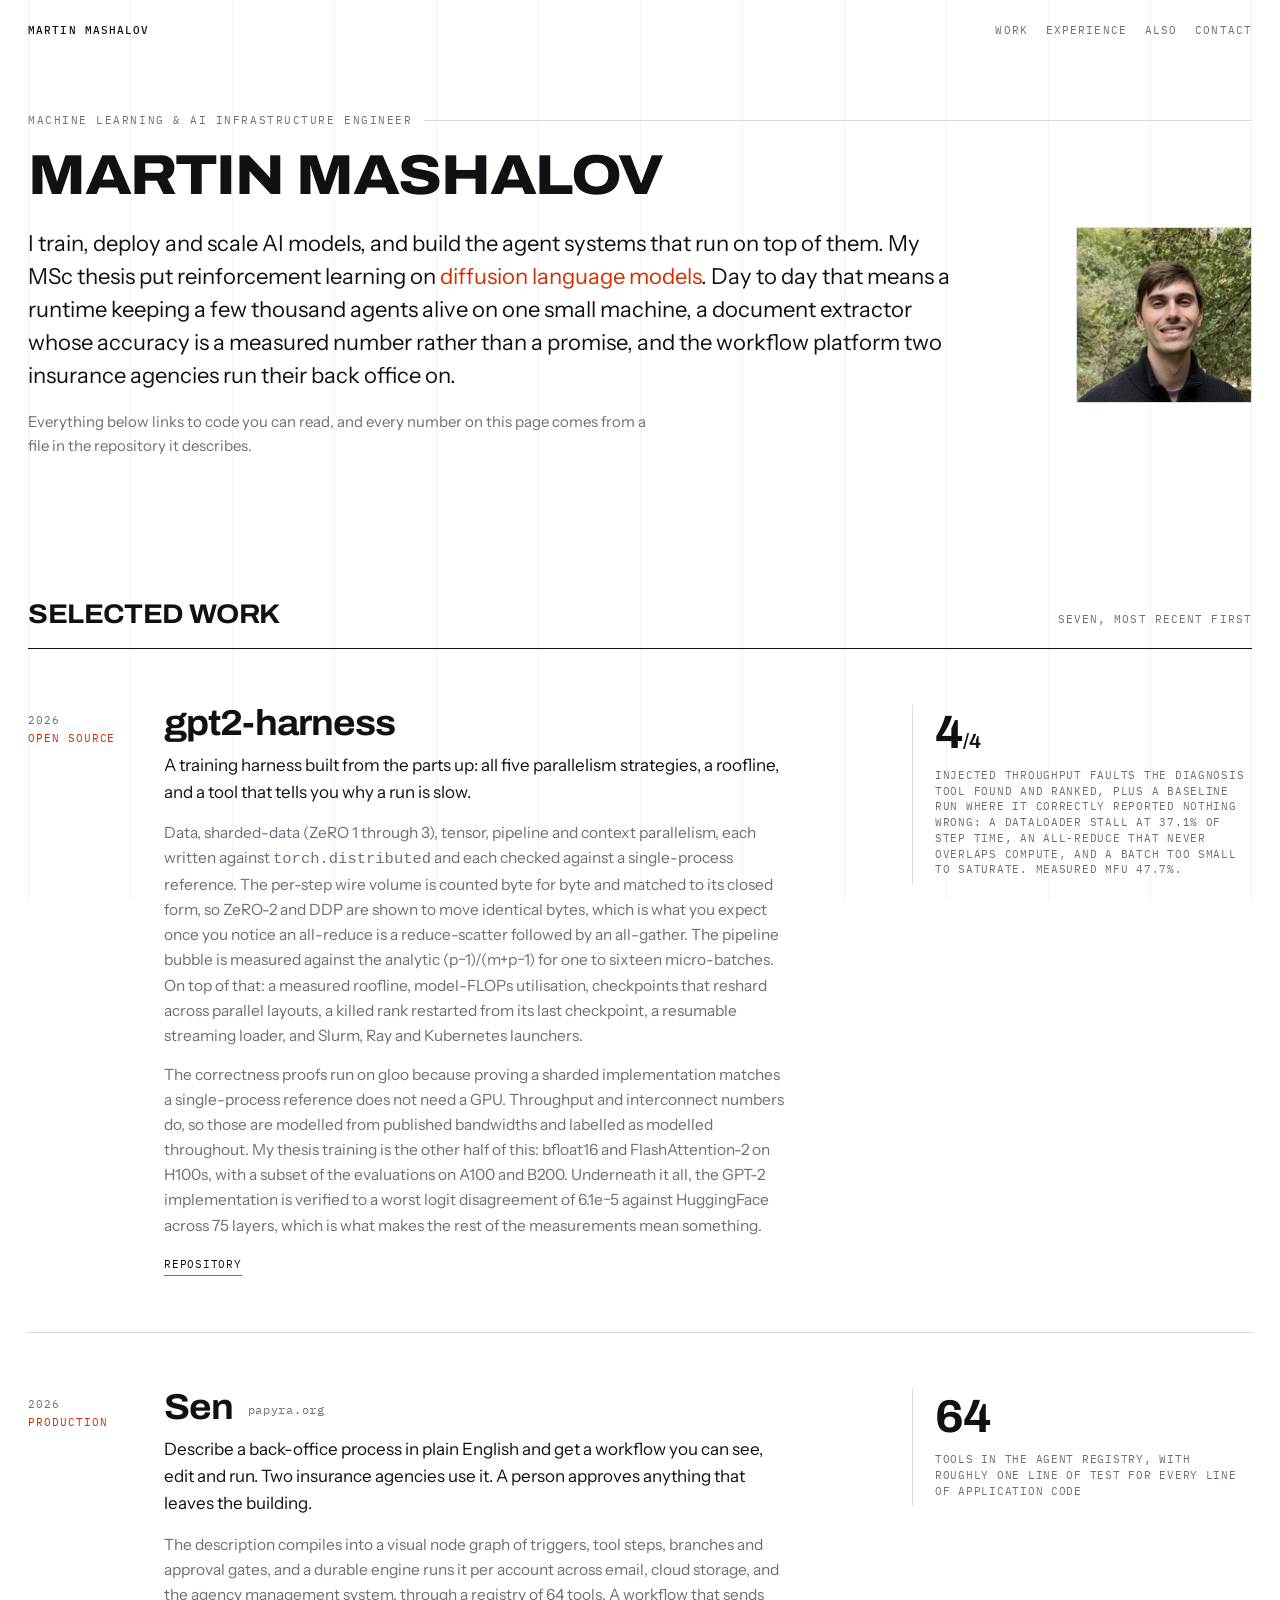
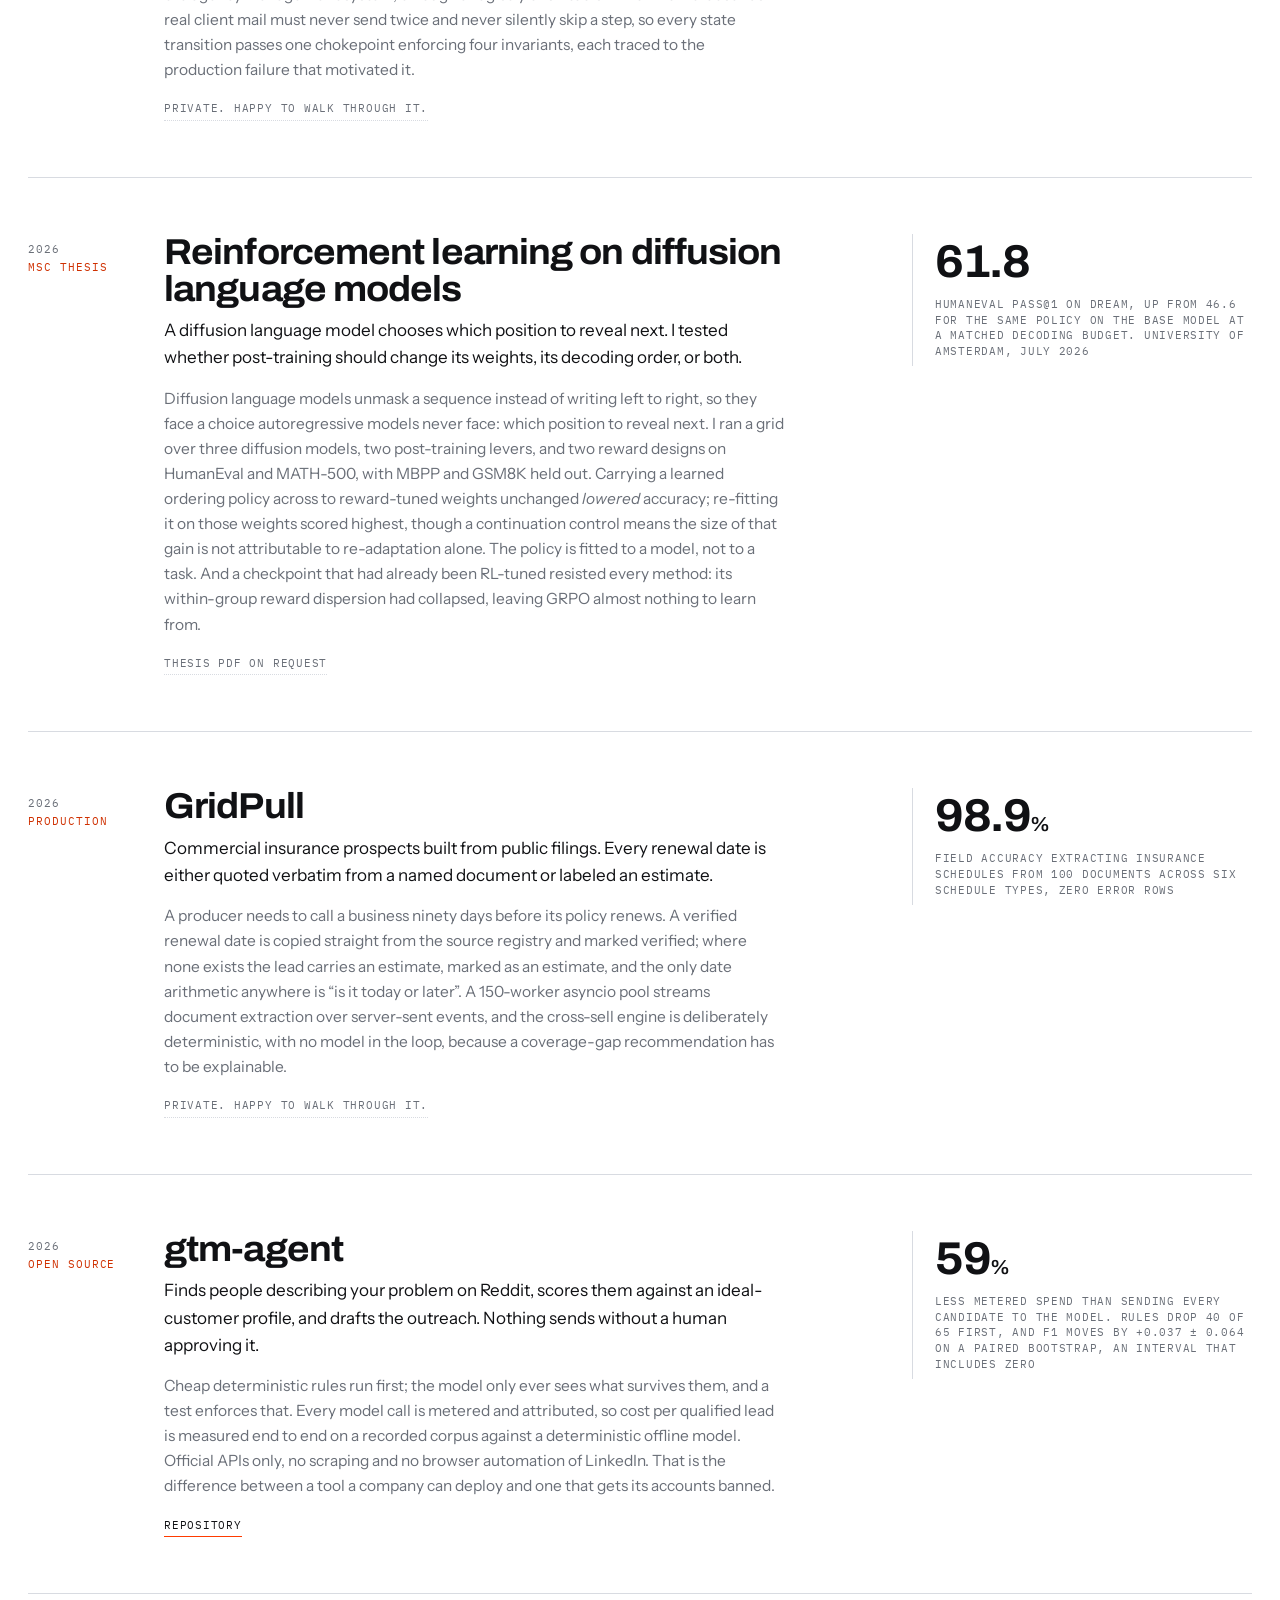
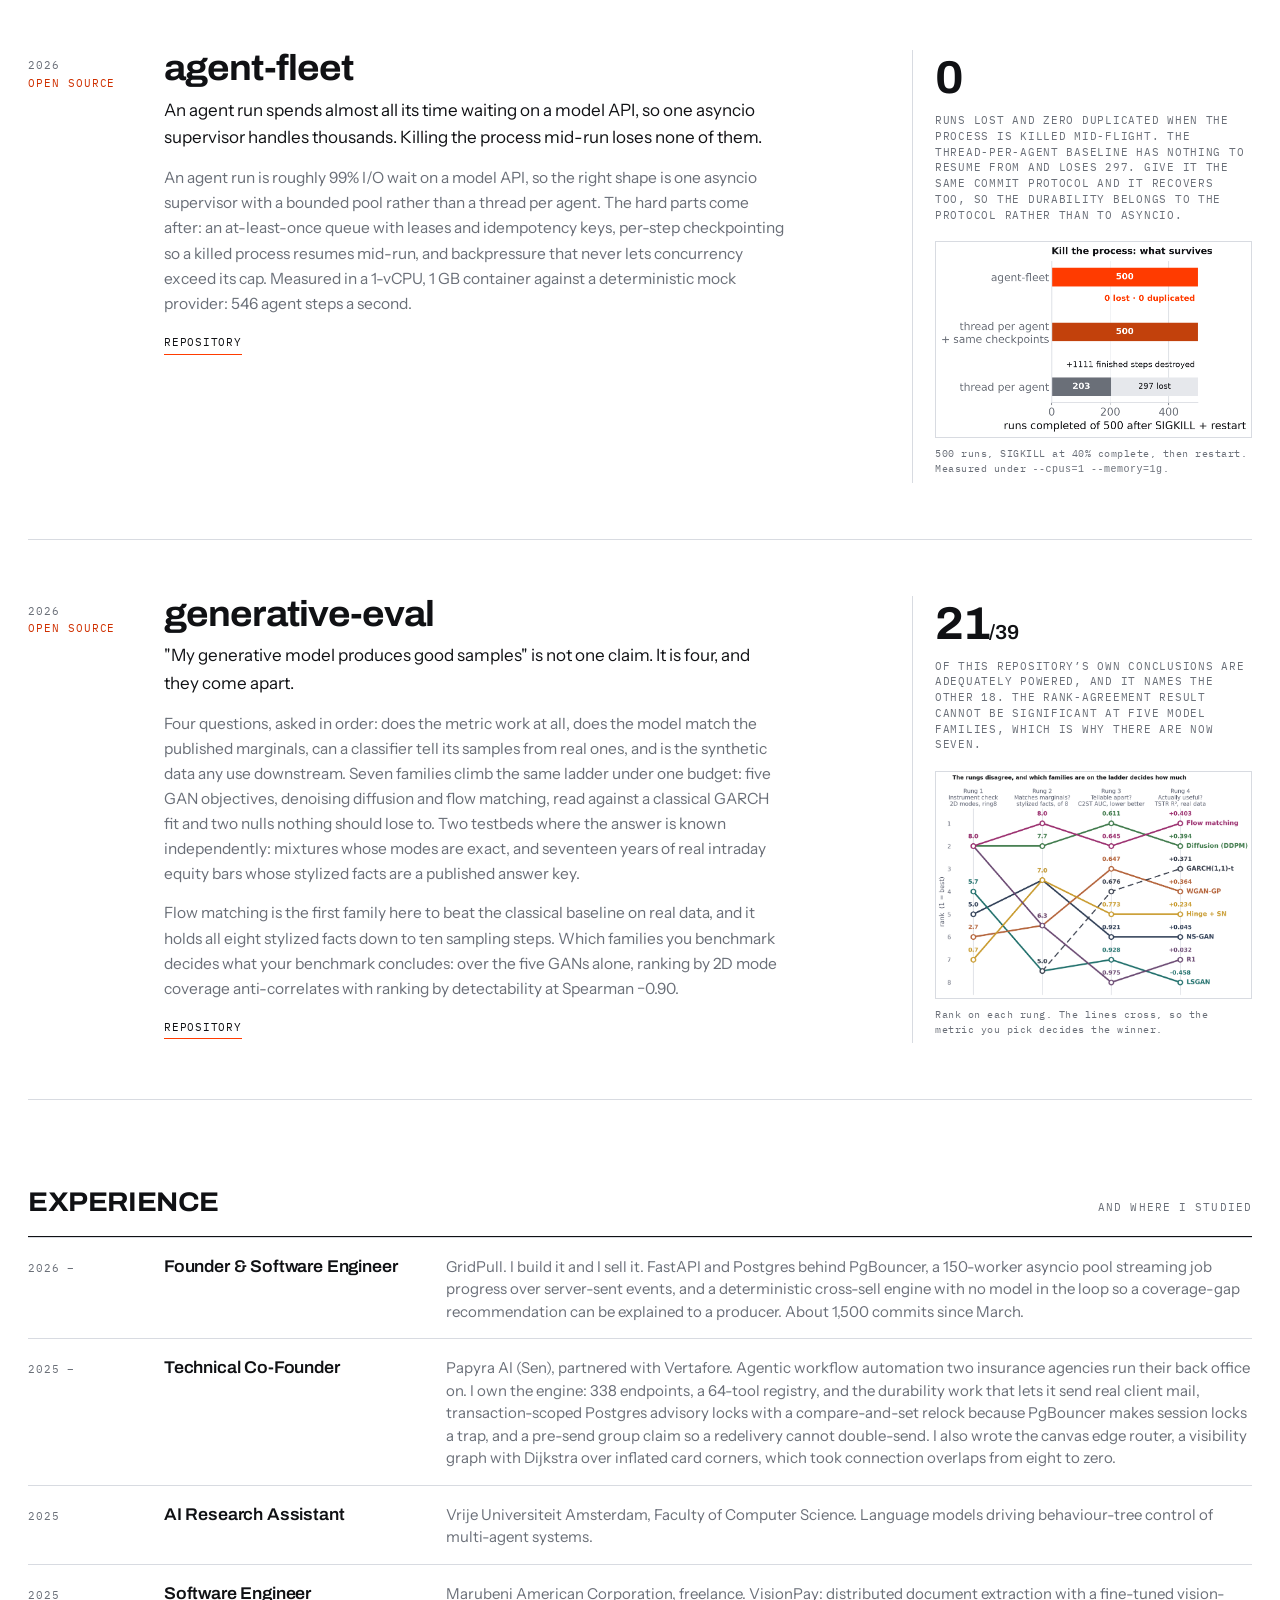
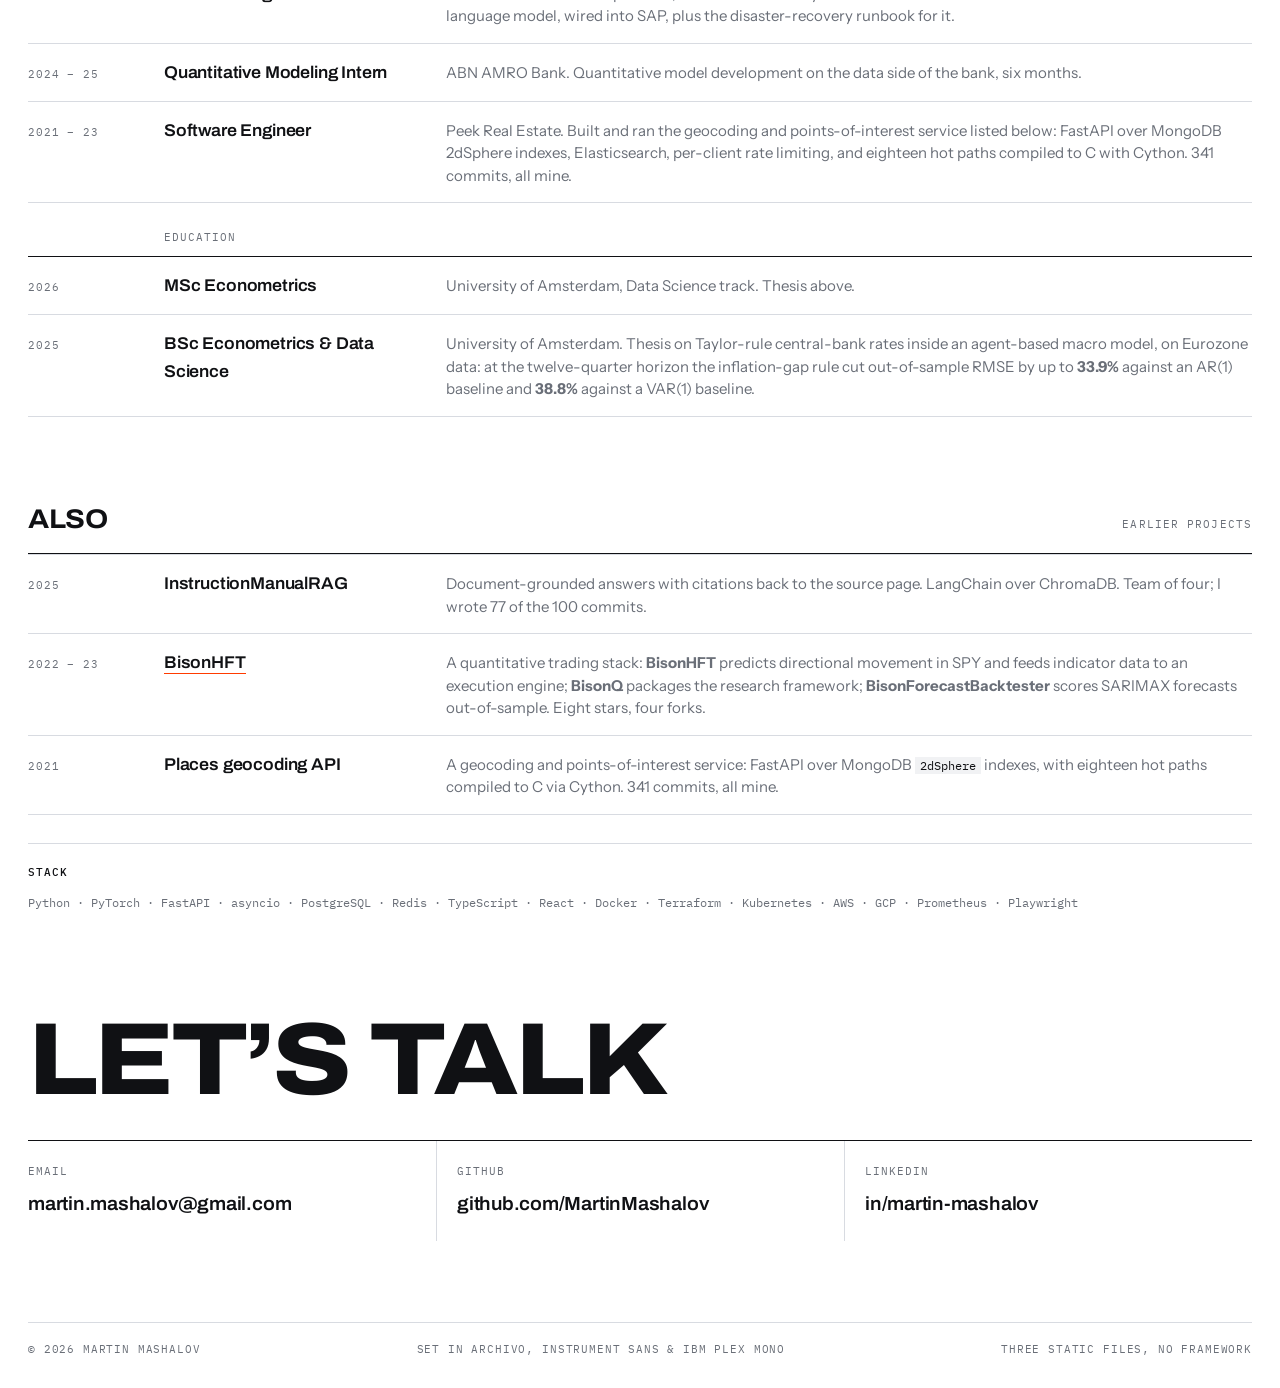
==== index.html @ 8e5bf49e "Put gpt2-harness first It is the most on-target artifact for the research-engineer and infrastructur" ====
<!doctype html>
<html lang="en">
<head>
<meta charset="utf-8">
<meta name="viewport" content="width=device-width, initial-scale=1">
<title>Martin Mashalov — machine learning engineer</title>
<meta name="description" content="Machine learning engineer: reinforcement learning for diffusion language models, agent infrastructure, and production AI systems that stay up.">
<meta name="author" content="Martin Mashalov">
<meta property="og:title" content="Martin Mashalov — machine learning engineer">
<meta property="og:description" content="Machine learning engineer: reinforcement learning for diffusion language models, agent infrastructure, and production AI systems that stay up.">
<meta property="og:type" content="website">
<!-- Absolute URLs, required by link-preview scrapers. Change these if the domain changes. -->
<meta property="og:url" content="https://martinmashalov.github.io/">
<meta property="og:image" content="https://martinmashalov.github.io/assets/og.png">
<meta property="og:image:width" content="1200">
<meta property="og:image:height" content="630">
<meta name="twitter:card" content="summary_large_image">
<meta name="twitter:title" content="Martin Mashalov — machine learning engineer">
<meta name="twitter:description" content="Machine learning engineer: reinforcement learning for diffusion language models, agent infrastructure, and production AI systems that stay up.">
<meta name="twitter:image" content="https://martinmashalov.github.io/assets/og.png">
<link rel="canonical" href="https://martinmashalov.github.io/">
<link rel="icon" href="data:image/svg+xml,<svg xmlns='http://www.w3.org/2000/svg' viewBox='0 0 32 32'><rect width='32' height='32' fill='%23101114'/><rect x='6' y='7' width='7' height='18' fill='%23FF3B00'/><rect x='19' y='7' width='7' height='18' fill='%23fff'/></svg>">
<link rel="preconnect" href="https://fonts.googleapis.com">
<link rel="preconnect" href="https://fonts.gstatic.com" crossorigin>
<link href="https://fonts.googleapis.com/css2?family=Archivo:wdth,wght@62..125,400..900&family=IBM+Plex+Mono:wght@400;500&family=Instrument+Sans:wght@400..700&display=swap" rel="stylesheet">
<link rel="stylesheet" href="styles.css">
<script type="application/ld+json">
{
  "@context": "https://schema.org",
  "@type": "Person",
  "name": "Martin Mashalov",
  "url": "https://martinmashalov.github.io/",
  "jobTitle": "Machine Learning Engineer",
  "email": "martin.mashalov@gmail.com",
  "sameAs": [
    "https://github.com/MartinMashalov",
    "https://www.linkedin.com/in/martin-mashalov/"
  ],
  "alumniOf": {
    "@type": "CollegeOrUniversity",
    "name": "University of Amsterdam"
  },
  "image": "https://martinmashalov.github.io/assets/portrait@2x.jpg",
  "knowsAbout": [
    "Machine learning",
    "Model training and deployment",
    "Reinforcement learning",
    "Diffusion language models",
    "AI agent infrastructure",
    "PyTorch",
    "Distributed systems",
    "MLOps"
  ]
}
</script>
</head>
<body>

<div class="gridlines" aria-hidden="true"><i></i><i></i><i></i><i></i><i></i><i></i><i></i><i></i><i></i><i></i><i></i><i></i></div>

<nav class="rail" aria-label="Sections">
  <a href="#work">work</a>
  <a href="#experience">experience</a>
  <a href="#also">also</a>
  <a href="#contact">contact</a>
</nav>

<div class="shell">

  <header class="masthead">
    <b>Martin Mashalov</b>
    <nav aria-label="Primary">
      <a href="#work">Work</a>
      <a href="#experience">Experience</a>
      <a href="#also">Also</a>
      <a href="#contact">Contact</a>
    </nav>
  </header>

  <!-- ===================== HERO ===================== -->
  <section class="hero">
    <p class="eyebrow">Machine learning &amp; AI infrastructure engineer</p>

    <h1>Martin Mashalov</h1>

    <div class="hero-lower">
      <div class="hero-text">
        <p class="lede">
          I train, deploy and scale AI models, and build the agent systems that run on top of them.
          My MSc thesis put reinforcement learning on <em>diffusion language models</em>. Day to day
          that means a runtime keeping a few thousand agents alive on one small machine, a document
          extractor whose accuracy is a measured number rather than a promise, and the workflow
          platform two insurance agencies run their back office on.
        </p>
        <p class="hero-note">
          Everything below links to code you can read, and every number on this page comes from a
          file in the repository it describes.
        </p>
      </div>
      <figure class="portrait">
        <img src="assets/portrait.jpg" srcset="assets/portrait.jpg 1x, assets/portrait@2x.jpg 2x"
             width="280" height="280" alt="Martin Mashalov" loading="eager" decoding="async">
      </figure>
    </div>

  </section>

  <!-- ===================== WORK ===================== -->
  <section class="band" id="work">
    <div class="band-head">
      <h2>Selected work</h2>
      <span class="count">seven, most recent first</span>
    </div>

    <div class="work">

      <article class="entry rv">
        <div class="meta">2026<span class="status">open source</span></div>
        <div>
          <h3><a href="https://github.com/MartinMashalov/gpt2-harness">gpt2-harness</a></h3>
          <p class="hook">A training harness built from the parts up: all five parallelism strategies, a roofline, and a tool that tells you why a run is slow.</p>
          <p class="desc">
            Data, sharded-data (ZeRO 1 through 3), tensor, pipeline and context parallelism, each
            written against <code>torch.distributed</code> and each checked against a single-process
            reference. The per-step wire volume is counted byte for byte and matched to its closed
            form, so ZeRO-2 and DDP are shown to move identical bytes, which is what you expect once
            you notice an all-reduce is a reduce-scatter followed by an all-gather. The pipeline
            bubble is measured against the analytic (p&minus;1)/(m+p&minus;1) for one to sixteen
            micro-batches. On top of that: a measured roofline, model-FLOPs utilisation, checkpoints
            that reshard across parallel layouts, a killed rank restarted from its last checkpoint,
            a resumable streaming loader, and Slurm, Ray and Kubernetes launchers.
          </p>
          <p class="desc">
            The correctness proofs run on gloo because proving a sharded implementation matches a
            single-process reference does not need a GPU. Throughput and interconnect numbers do, so
            those are modelled from published bandwidths and labelled as modelled throughout. My
            thesis training is the other half of this: bfloat16 and FlashAttention-2 on H100s, with a
            subset of the evaluations on A100 and B200. Underneath it all, the GPT-2 implementation
            is verified to a worst logit disagreement of 6.1e&minus;5 against HuggingFace across 75
            layers, which is what makes the rest of the measurements mean something.
          </p>
          <div class="links">
            <a href="https://github.com/MartinMashalov/gpt2-harness">Repository</a>
          </div>
        </div>
        <div class="result">
          <span class="n">4<small>/4</small></span>
          <span class="k">injected throughput faults the diagnosis tool found and ranked, plus a baseline run where it correctly reported nothing wrong: a dataloader stall at 37.1% of step time, an all-reduce that never overlaps compute, and a batch too small to saturate. Measured MFU 47.7%.</span>
        </div>
      </article>

      <article class="entry rv" id="sen">
        <div class="meta">2026<span class="status">production</span></div>
        <div>
          <h3>Sen &nbsp;<span class="alias">papyra.org</span></h3>
          <p class="hook">Describe a back-office process in plain English and get a workflow you can see, edit and run. Two insurance agencies use it. A person approves anything that leaves the building.</p>
          <p class="desc">
            The description compiles into a visual node graph of triggers, tool steps, branches and approval gates, and a durable engine runs it per account across email, cloud storage,
            and the agency management system, through a registry of 64 tools. A workflow that sends real client mail must never send twice and never silently
            skip a step, so every state transition passes one chokepoint enforcing four invariants,
            each traced to the production failure that motivated it.
          </p>
          <div class="links"><span class="soon">Private. Happy to walk through it.</span></div>
        </div>
        <div class="result">
          <span class="n">64</span>
          <span class="k">tools in the agent registry, with roughly one line of test for every line of application code</span>
        </div>
      </article>

      <article class="entry rv" id="research">
        <div class="meta">2026<span class="status">MSc thesis</span></div>
        <div>
          <h3>Reinforcement learning on diffusion language models</h3>
          <p class="hook">A diffusion language model chooses which position to reveal next. I tested whether post-training should change its weights, its decoding order, or both.</p>
          <p class="desc">
            Diffusion language models unmask a sequence instead of writing left to right, so they
            face a choice autoregressive models never face: which position to reveal next. I ran a
            grid over three diffusion models, two post-training levers, and two reward designs on
            HumanEval and MATH-500, with MBPP and GSM8K held out. Carrying a learned ordering policy
            across to reward-tuned weights unchanged <em>lowered</em> accuracy; re-fitting it on those
            weights scored highest, though a continuation control means the size of that gain is not
            attributable to re-adaptation alone. The policy is fitted to a model, not to a task. And a
            checkpoint that had already been RL-tuned resisted every method: its within-group reward
            dispersion had collapsed, leaving GRPO almost nothing to learn from.
          </p>
          <div class="links"><span class="soon">Thesis PDF on request</span></div>
        </div>
        <div class="result">
          <span class="n">61.8</span>
          <span class="k">HumanEval pass@1 on Dream, up from 46.6 for the same policy on the base model at a matched decoding budget. University of Amsterdam, July 2026</span>
        </div>
      </article>

      <article class="entry rv" id="gridpull">
        <div class="meta">2026<span class="status">production</span></div>
        <div>
          <h3>GridPull</h3>
          <p class="hook">Commercial insurance prospects built from public filings. Every renewal date is either quoted verbatim from a named document or labeled an estimate.</p>
          <p class="desc">
            A producer needs to call a business ninety days before its policy renews. A verified
            renewal date is copied straight from the source registry and marked verified; where none
            exists the lead carries an estimate, marked as an estimate, and the only date arithmetic
            anywhere is &ldquo;is it today or later&rdquo;. A 150-worker asyncio pool streams document
            extraction over server-sent events, and the cross-sell engine is deliberately
            deterministic, with no model in the loop, because a coverage-gap recommendation has to be
            explainable.
          </p>
          <div class="links"><span class="soon">Private. Happy to walk through it.</span></div>
        </div>
        <div class="result">
          <span class="n">98.9<small>%</small></span>
          <span class="k">field accuracy extracting insurance schedules from 100 documents across six schedule types, zero error rows</span>
        </div>
      </article>

      <article class="entry rv">
        <div class="meta">2026<span class="status">open source</span></div>
        <div>
          <h3><a href="https://github.com/MartinMashalov/gtm-agent">gtm-agent</a></h3>
          <p class="hook">Finds people describing your problem on Reddit, scores them against an ideal-customer profile, and drafts the outreach. Nothing sends without a human approving it.</p>
          <p class="desc">
            Cheap deterministic rules run first; the model only ever sees what survives them, and a
            test enforces that. Every model call is metered and attributed, so cost per qualified lead
            is measured end to end on a recorded corpus
            against a deterministic offline model. Official APIs only, no scraping and no browser
            automation of LinkedIn. That is the difference between a tool a company can deploy and
            one that gets its accounts banned.
          </p>
          <div class="links"><a href="https://github.com/MartinMashalov/gtm-agent">Repository</a></div>
        </div>
        <div class="result">
          <span class="n">59<small>%</small></span>
          <span class="k">less metered spend than sending every candidate to the model. Rules drop 40 of 65 first, and F1 moves by +0.037 &plusmn; 0.064 on a paired bootstrap, an interval that includes zero</span>
        </div>
      </article>

      <article class="entry rv">
        <div class="meta">2026<span class="status">open source</span></div>
        <div>
          <h3><a href="https://github.com/MartinMashalov/agent-fleet">agent-fleet</a></h3>
          <p class="hook">An agent run spends almost all its time waiting on a model API, so one asyncio supervisor handles thousands. Killing the process mid-run loses none of them.</p>
          <p class="desc">
            An agent run is roughly 99% I/O wait on a model API, so the right shape is one asyncio
            supervisor with a bounded pool rather than a thread per agent. The hard parts come after:
            an at-least-once queue with leases and idempotency keys, per-step checkpointing so a
            killed process resumes mid-run, and backpressure that never lets concurrency exceed its
            cap. Measured in a 1-vCPU, 1&nbsp;GB container against a deterministic mock provider: 546 agent steps a second.
          </p>
          <div class="links">
            <a href="https://github.com/MartinMashalov/agent-fleet">Repository</a>
          </div>
        </div>
        <div class="result">
          <span class="n">0</span>
          <span class="k">runs lost and zero duplicated when the process is killed mid-flight. The thread-per-agent baseline has nothing to resume from and loses 297. Give it the same commit protocol and it recovers too, so the durability belongs to the protocol rather than to asyncio.</span>
          <figure>
            <img src="assets/agent-fleet-bench.png" alt="Bar chart: agent-fleet completes 500 of 500 runs after SIGKILL and restart; the thread-per-agent baseline completes 203 and loses 297." loading="lazy">
            <figcaption>500 runs, SIGKILL at 40% complete, then restart. Measured under <code>--cpus=1 --memory=1g</code>.</figcaption>
          </figure>
        </div>
      </article>

      <article class="entry rv">
        <div class="meta">2026<span class="status">open source</span></div>
        <div>
          <h3><a href="https://github.com/MartinMashalov/generative-eval">generative-eval</a></h3>
          <p class="hook">"My generative model produces good samples" is not one claim. It is four, and they come apart.</p>
          <p class="desc">
            Four questions, asked in order: does the metric work at all, does the model match the
            published marginals, can a classifier tell its samples from real ones, and is the
            synthetic data any use downstream. Seven families climb the same ladder under one budget:
            five GAN objectives, denoising diffusion and flow matching, read against a classical GARCH
            fit and two nulls nothing should lose to. Two testbeds where the answer is known
            independently: mixtures whose modes are exact, and seventeen years of real intraday
            equity bars whose stylized facts are a published answer key.
          </p>
          <p class="desc">
            Flow matching is the first family here to beat the classical baseline on real data, and it
            holds all eight stylized facts down to ten sampling steps. Which families you benchmark
            decides what your benchmark concludes: over the five GANs alone, ranking by 2D mode
            coverage anti-correlates with ranking by detectability at Spearman &minus;0.90.
          </p>
          <div class="links">
            <a href="https://github.com/MartinMashalov/generative-eval">Repository</a>
          </div>
        </div>
        <div class="result">
          <span class="n">21<small>/39</small></span>
          <span class="k">of this repository&rsquo;s own conclusions are adequately powered, and it names the other 18. The rank-agreement result cannot be significant at five model families, which is why there are now seven.</span>
          <figure>
            <img src="assets/generative-eval-ladder.png" alt="Rank of seven model families across four evaluation rungs, with the lines crossing" loading="lazy">
            <figcaption>Rank on each rung. The lines cross, so the metric you pick decides the winner.</figcaption>
          </figure>
        </div>
      </article>

    </div>
  </section>

  <!-- ===================== EXPERIENCE ===================== -->
  <section class="band" id="experience">
    <div class="band-head">
      <h2>Experience</h2>
      <span class="count">and where I studied</span>
    </div>
    <div class="list">
      <div class="row rv"><span class="yr">2026 &ndash;</span><span class="nm">Founder &amp; Software Engineer</span><span class="ds">GridPull. I build it and I sell it. FastAPI and Postgres behind PgBouncer, a 150-worker asyncio pool streaming job progress over server-sent events, and a deterministic cross-sell engine with no model in the loop so a coverage-gap recommendation can be explained to a producer. About 1,500 commits since March.</span></div>
      <div class="row rv"><span class="yr">2025 &ndash;</span><span class="nm">Technical Co-Founder</span><span class="ds">Papyra AI (Sen), partnered with Vertafore. Agentic workflow automation two insurance agencies run their back office on. I own the engine: 338 endpoints, a 64-tool registry, and the durability work that lets it send real client mail, transaction-scoped Postgres advisory locks with a compare-and-set relock because PgBouncer makes session locks a trap, and a pre-send group claim so a redelivery cannot double-send. I also wrote the canvas edge router, a visibility graph with Dijkstra over inflated card corners, which took connection overlaps from eight to zero.</span></div>
      <div class="row rv"><span class="yr">2025</span><span class="nm">AI Research Assistant</span><span class="ds">Vrije Universiteit Amsterdam, Faculty of Computer Science. Language models driving behaviour-tree control of multi-agent systems.</span></div>
      <div class="row rv"><span class="yr">2025</span><span class="nm">Software Engineer</span><span class="ds">Marubeni American Corporation, freelance. VisionPay: distributed document extraction with a fine-tuned vision-language model, wired into SAP, plus the disaster-recovery runbook for it.</span></div>
      <div class="row rv"><span class="yr">2024 &ndash; 25</span><span class="nm">Quantitative Modeling Intern</span><span class="ds">ABN AMRO Bank. Quantitative model development on the data side of the bank, six months.</span></div>
      <div class="row rv"><span class="yr">2021 &ndash; 23</span><span class="nm">Software Engineer</span><span class="ds">Peek Real Estate. Built and ran the geocoding and points-of-interest service listed below: FastAPI over MongoDB 2dSphere indexes, Elasticsearch, per-client rate limiting, and eighteen hot paths compiled to C with Cython. 341 commits, all mine.</span></div>
      <div class="row divider rv"><span class="yr"></span><span class="nm">Education</span><span class="ds"></span></div>
      <div class="row rv"><span class="yr">2026</span><span class="nm">MSc Econometrics</span><span class="ds">University of Amsterdam, Data Science track. Thesis above.</span></div>
      <div class="row rv"><span class="yr">2025</span><span class="nm">BSc Econometrics &amp; Data Science</span><span class="ds">University of Amsterdam. Thesis on Taylor-rule central-bank rates inside an agent-based macro model, on Eurozone data: at the twelve-quarter horizon the inflation-gap rule cut out-of-sample RMSE by up to <strong>33.9%</strong> against an AR(1) baseline and <strong>38.8%</strong> against a VAR(1) baseline.</span></div>
    </div>
  </section>

  <!-- ===================== ALSO ===================== -->
  <section class="band" id="also">
    <div class="band-head">
      <h2>Also</h2>
      <span class="count">earlier projects</span>
    </div>
    <div class="list">
      <div class="row rv">
        <span class="yr">2025</span>
        <span class="nm">InstructionManualRAG</span>
        <span class="ds">Document-grounded answers with citations back to the source page. LangChain over ChromaDB. Team of four; I wrote 77 of the 100 commits.</span>
      </div>
      <div class="row rv">
        <span class="yr">2022 &ndash; 23</span>
        <span class="nm"><a href="https://github.com/MartinMashalov/BisonHFT">BisonHFT</a></span>
        <span class="ds">A quantitative trading stack: <strong>BisonHFT</strong> predicts directional movement in SPY and feeds indicator data to an execution engine; <strong>BisonQ</strong> packages the research framework; <strong>BisonForecastBacktester</strong> scores SARIMAX forecasts out-of-sample. Eight stars, four forks.</span>
      </div>
      <div class="row rv">
        <span class="yr">2021</span>
        <span class="nm">Places geocoding API</span>
        <span class="ds">A geocoding and points-of-interest service: FastAPI over MongoDB <code>2dSphere</code> indexes, with eighteen hot paths compiled to C via Cython. 341 commits, all mine.</span>
      </div>
    </div>
    <p class="stackline rv">
      <b>Stack</b>
      Python · PyTorch · FastAPI · asyncio · PostgreSQL · Redis · TypeScript · React ·
      Docker · Terraform · Kubernetes · AWS · GCP · Prometheus · Playwright
    </p>
  </section>

  <!-- ===================== CONTACT ===================== -->
  <section class="contact" id="contact">
    <h2>Let’s talk</h2>
    <div class="ways">
      <a href="mailto:martin.mashalov@gmail.com"><span class="k">Email</span><span class="v">martin.mashalov@gmail.com</span></a>
      <a href="https://github.com/MartinMashalov"><span class="k">GitHub</span><span class="v">github.com/MartinMashalov</span></a>
      <a href="https://www.linkedin.com/in/martin-mashalov/"><span class="k">LinkedIn</span><span class="v">in/martin-mashalov</span></a>
    </div>
    <div class="colophon">
      <span>© 2026 Martin Mashalov</span>
      <span>Set in Archivo, Instrument Sans &amp; IBM Plex Mono</span>
      <span>Three static files, no framework</span>
    </div>
  </section>

</div>

<script src="main.js"></script>
</body>
</html>
---- styles.css ----
/* ============================================================
   Martin Mashalov — personal site
   Direction: Dutch modernist construction grid (Crouwel / Total
   Design lineage, a nod to the Amsterdam MSc) + a masked-diffusion
   decode as the one signature moment.
   No build step. No framework. Ships as three static files.
   ============================================================ */

:root {
  /* --- ink & paper ------------------------------------------------ */
  --paper:      #FFFFFF;
  --wash:       #F1F2F4;   /* masked / unresolved state             */
  --wash-2:     #E8EAED;
  --ink:        #101114;
  --ink-soft:   #6A6F78;
  --grid:       #F2F3F5;   /* the construction grid, barely there   */
  --rule:       #D8DBE1;
  --accent:     #FF3B00;   /* signal colour: fills, rules, blocks   */
  --accent-text:#CF3000;   /* same signal, darkened for small text  */
  --accent-ink: #FFFFFF;

  /* --- type ------------------------------------------------------- */
  --display: "Archivo", "Helvetica Neue", Arial, sans-serif;
  --body:    "Instrument Sans", "Helvetica Neue", Arial, sans-serif;
  --mono:    "IBM Plex Mono", ui-monospace, SFMono-Regular, Menlo, monospace;

  /* --- metrics ---------------------------------------------------- */
  --maxw: 1240px;
  --gut: 28px;
  --rail: 104px;
}

@media (prefers-color-scheme: dark) {
  :root:not([data-theme="light"]) {
    --paper:    #0B0C0E;
    --wash:     #17191D;
    --wash-2:   #202329;
    --ink:      #F2F3F5;
    --ink-soft: #949AA4;
    --grid:     #16181C;
    --rule:     #2A2E35;
    --accent:   #FF4D19;
    --accent-text:#FF6A3D;
  }
}

*, *::before, *::after { box-sizing: border-box; }

html { -webkit-text-size-adjust: 100%; scroll-behavior: smooth; }
@media (prefers-reduced-motion: reduce) { html { scroll-behavior: auto; } }

body {
  margin: 0;
  background: var(--paper);
  color: var(--ink);
  font-family: var(--body);
  font-size: 17px;
  line-height: 1.6;
  font-weight: 400;
  -webkit-font-smoothing: antialiased;
  text-rendering: optimizeLegibility;
  overflow-x: hidden;
}

a { color: inherit; }

::selection { background: var(--accent); color: var(--accent-ink); }

:focus-visible {
  outline: 2px solid var(--accent);
  outline-offset: 3px;
}

/* ============================================================
   The construction grid — drawn, not implied.
   ============================================================ */
.gridlines {
  position: fixed;
  inset: 0 auto 0 50%;
  transform: translateX(-50%);
  width: min(100% - 2*var(--gut), var(--maxw));
  display: grid;
  grid-template-columns: repeat(12, 1fr);
  pointer-events: none;
  z-index: 0;
}
.gridlines i { border-left: 1px solid var(--grid); }
.gridlines i:last-child { border-right: 1px solid var(--grid); }

@media (max-width: 860px) {
  .gridlines { grid-template-columns: repeat(4, 1fr); }
}

/* ============================================================
   Shell
   ============================================================ */
.shell {
  position: relative;
  z-index: 1;
  width: min(100% - 2*var(--gut), var(--maxw));
  margin-inline: auto;
}

/* --- the left rail: section index + real scroll position --------- */
.rail {
  position: fixed;
  top: 0; bottom: 0;
  left: max(12px, calc(50vw - var(--maxw)/2 - 116px));
  width: 104px;
  display: flex;
  flex-direction: column;
  justify-content: center;
  gap: 14px;
  z-index: 5;
  font-family: var(--mono);
  font-size: 10px;
  letter-spacing: 0.08em;
  text-transform: uppercase;
}
.rail a {
  color: var(--ink-soft);
  text-decoration: none;
  display: flex;
  align-items: center;
  gap: 8px;
  line-height: 1;
  padding: 3px 0;
  transition: color .18s ease;
}
.rail a::before {
  content: "";
  width: 14px; height: 1px;
  background: var(--rule);
  transition: width .18s ease, background .18s ease;
}
.rail a:hover { color: var(--ink); }
.rail a[aria-current="true"] { color: var(--accent-text); }
.rail a[aria-current="true"]::before { width: 26px; background: var(--accent); }

/* The rail only appears when the margin can actually hold it without
   crowding the content column. Below this it would collide. */
@media (max-width: 1519px) { .rail { display: none; } }

/* ============================================================
   Masthead
   ============================================================ */
.masthead {
  display: flex;
  align-items: baseline;
  justify-content: space-between;
  gap: 20px;
  padding: 22px 0 0;
  font-family: var(--mono);
  font-size: 11px;
  letter-spacing: 0.1em;
  text-transform: uppercase;
  color: var(--ink-soft);
}
.masthead b { color: var(--ink); font-weight: 500; }
.masthead nav { display: flex; gap: 18px; }
.masthead nav a { text-decoration: none; }
.masthead nav a:hover { color: var(--accent-text); }
@media (max-width: 620px) { .masthead nav { display: none; } }

/* ============================================================
   Hero — the masked-diffusion decode
   ============================================================ */
.hero { padding: clamp(40px, 8vh, 84px) 0 clamp(36px, 6vh, 70px); }

.eyebrow {
  font-family: var(--mono);
  font-size: 11px;
  letter-spacing: 0.14em;
  text-transform: uppercase;
  color: var(--ink-soft);
  margin: 0 0 18px;
  display: flex;
  align-items: center;
  gap: 12px;
}
.eyebrow::after {
  content: "";
  flex: 1;
  height: 1px;
  background: var(--rule);
}

h1 {
  font-family: var(--display);
  font-weight: 800;
  font-stretch: 112%;
  font-size: clamp(30px, 4.4vw, 58px);
  line-height: 1.02;
  letter-spacing: -0.025em;
  margin: 0;
  text-transform: uppercase;
  overflow-wrap: anywhere;
}
/* One box per word. The decode splits the name into per-glyph inline-blocks,
   which the browser would otherwise break between ("MASHALO / V" at 390px). */



.lede {
  margin: 34px 0 0;
  max-width: 62ch;
  font-size: clamp(18px, 2.1vw, 22px);
  line-height: 1.5;
  color: var(--ink);
}
.lede em { font-style: normal; color: var(--accent-text); }

/* hero readout strip */
.readout {
  margin-top: clamp(30px, 4vh, 46px);
  border-top: 1px solid var(--rule);
  border-bottom: 1px solid var(--rule);
  display: grid;
  grid-template-columns: repeat(3, 1fr);
}
.readout div {
  padding: 20px 22px 20px 0;
  border-left: 1px solid var(--rule);
  padding-left: 22px;
}
.readout div:first-child { border-left: 0; padding-left: 0; }
.readout .n {
  font-family: var(--display);
  font-weight: 700;
  font-stretch: 108%;
  font-size: clamp(26px, 3.4vw, 40px);
  line-height: 1;
  letter-spacing: -0.02em;
  display: block;
  overflow-wrap: anywhere;
}
.readout .k {
  font-family: var(--mono);
  font-size: 10.5px;
  letter-spacing: 0.09em;
  text-transform: uppercase;
  color: var(--ink-soft);
  display: block;
  margin-top: 10px;
  line-height: 1.45;
}
@media (max-width: 720px) {
  .readout { grid-template-columns: 1fr; }
  .readout div { border-left: 0; padding-left: 0; border-top: 1px solid var(--rule); }
  .readout div:first-child { border-top: 0; }
}

/* ============================================================
   Sections
   ============================================================ */
.band { padding: clamp(56px, 9vh, 104px) 0 0; }

.band-head {
  display: flex;
  align-items: baseline;
  gap: 16px;
  border-bottom: 1px solid var(--ink);
  padding-bottom: 12px;
  margin-bottom: 0;
}
.band-head h2 {
  font-family: var(--display);
  font-weight: 700;
  font-stretch: 108%;
  font-size: clamp(20px, 2.4vw, 27px);
  letter-spacing: -0.015em;
  text-transform: uppercase;
  margin: 0;
}
.band-head .count {
  font-family: var(--mono);
  font-size: 11px;
  letter-spacing: 0.1em;
  color: var(--ink-soft);
  margin-left: auto;
  text-transform: uppercase;
}

/* ============================================================
   Work entries — each project is a measured record, not a card.
   ============================================================ */
.work { border-bottom: 1px solid var(--rule); }

.entry {
  display: grid;
  grid-template-columns: var(--rail) minmax(0, 1fr) minmax(0, 340px);
  gap: 0 32px;
  padding: 56px 0;
  border-top: 1px solid var(--rule);
  position: relative;
}
.work > .entry:first-child { border-top: 0; }

.entry .meta {
  font-family: var(--mono);
  font-size: 10.5px;
  letter-spacing: 0.09em;
  text-transform: uppercase;
  color: var(--ink-soft);
  line-height: 1.7;
  padding-top: 7px;
}
.entry .meta .status { color: var(--accent-text); display: block; }

.entry h3 {
  font-family: var(--display);
  font-weight: 700;
  font-stretch: 106%;
  font-size: clamp(24px, 3.1vw, 36px);
  line-height: 1.02;
  letter-spacing: -0.025em;
  margin: 0 0 4px;
}
.entry h3 a { text-decoration: none; }
.entry h3 a:hover { color: var(--accent-text); }

.entry .hook {
  font-size: 17px;
  color: var(--ink);
  margin: 10px 0 0;
  max-width: 56ch;
}
.entry .hook strong { font-weight: 600; }

.entry p.desc {
  margin: 14px 0 0;
  color: var(--ink-soft);
  font-size: 15.5px;
  line-height: 1.62;
  max-width: 62ch;
}

.chips {
  margin: 18px 0 0;
  display: flex;
  flex-wrap: wrap;
  gap: 6px;
}
.chips span {
  font-family: var(--mono);
  font-size: 10.5px;
  letter-spacing: 0.05em;
  color: var(--ink-soft);
  border: 1px solid var(--rule);
  padding: 3px 8px;
  white-space: nowrap;
}

.links {
  margin: 18px 0 0;
  display: flex;
  flex-wrap: wrap;
  gap: 18px;
  font-family: var(--mono);
  font-size: 11px;
  letter-spacing: 0.07em;
  text-transform: uppercase;
}
.links a {
  text-decoration: none;
  border-bottom: 1px solid var(--accent);
  padding-bottom: 2px;
  transition: background .15s ease, color .15s ease;
}
.links a:hover { background: var(--accent); color: var(--accent-ink); border-color: var(--accent); }
.links span.soon { color: var(--ink-soft); border-bottom: 1px dotted var(--rule); padding-bottom: 2px; }

/* the pulled-out measured result */
.result {
  border-left: 1px solid var(--rule);
  padding: 6px 0 6px 22px;
  align-self: start;
}
.result .n {
  font-family: var(--display);
  font-weight: 700;
  font-stretch: 104%;
  font-size: clamp(30px, 3.8vw, 46px);
  line-height: 0.98;
  letter-spacing: -0.03em;
  display: block;
  overflow-wrap: anywhere;
}
.result .n small { font-size: 0.44em; font-weight: 600; letter-spacing: 0; }
.result .k {
  font-family: var(--mono);
  font-size: 10.5px;
  letter-spacing: 0.07em;
  text-transform: uppercase;
  color: var(--ink-soft);
  display: block;
  margin-top: 12px;
  line-height: 1.5;
}
.result figure { margin: 18px 0 0; }
.result img {
  display: block;
  width: 100%;
  height: auto;
  border: 1px solid var(--rule);
  background: var(--wash);
}
.result figcaption {
  font-family: var(--mono);
  font-size: 10px;
  letter-spacing: 0.05em;
  color: var(--ink-soft);
  margin-top: 8px;
  line-height: 1.5;
}

@media (max-width: 1020px) {
  .entry { grid-template-columns: 84px minmax(0, 1fr); }
  /* Below this the three-across result row cannot hold a figure without
     starving it, so the figure stacks under the text instead. */
  .result {
    grid-column: 1 / -1;
    border-left: 0;
    border-top: 1px solid var(--rule);
    padding: 20px 0 0;
    margin-top: 24px;
    display: block;
  }
  .result .k { margin-top: 10px; max-width: 62ch; }
  .result figure { margin: 20px 0 0; max-width: 460px; }
}
@media (max-width: 620px) {
  .entry { grid-template-columns: 1fr; gap: 12px; }
  .entry .meta { padding-top: 0; }
  .result { display: block; }
  .result figure { margin-top: 18px; }
}

/* ============================================================
   Research block
   ============================================================ */
.research {
  display: grid;
  grid-template-columns: var(--rail) minmax(0, 1fr);
  gap: 0 32px;
  padding: 38px 0 4px;
}
.research .body { max-width: 68ch; }
.research h3 {
  font-family: var(--display);
  font-weight: 700;
  font-stretch: 106%;
  font-size: clamp(23px, 2.9vw, 33px);
  line-height: 1.06;
  letter-spacing: -0.022em;
  margin: 0;
}
.research .sub {
  font-family: var(--mono);
  font-size: 11px;
  letter-spacing: 0.08em;
  text-transform: uppercase;
  color: var(--ink-soft);
  margin: 12px 0 0;
}
.research p { margin: 16px 0 0; color: var(--ink-soft); font-size: 15.5px; line-height: 1.62; }
.research p.plain { color: var(--ink); font-size: 17px; }

.findings {
  margin: 26px 0 0;
  border-top: 1px solid var(--rule);
}
.findings div {
  display: grid;
  grid-template-columns: 132px 1fr;
  gap: 20px;
  padding: 14px 0;
  border-bottom: 1px solid var(--rule);
  align-items: baseline;
}
.findings b {
  font-family: var(--mono);
  font-size: 11px;
  letter-spacing: 0.07em;
  text-transform: uppercase;
  color: var(--accent-text);
  font-weight: 500;
}
.findings span { font-size: 15.5px; color: var(--ink); line-height: 1.55; }
@media (max-width: 700px) {
  .research { grid-template-columns: 1fr; }
  .findings div { grid-template-columns: 1fr; gap: 4px; }
}

/* ============================================================
   Compact list (earlier work)
   ============================================================ */
.list { border-top: 1px solid var(--rule); margin-top: 0; }
.row {
  display: grid;
  grid-template-columns: var(--rail) minmax(0, 250px) minmax(0, 1fr);
  gap: 0 32px;
  padding: 15px 0;
  border-bottom: 1px solid var(--rule);
  align-items: baseline;
}
.row .yr {
  font-family: var(--mono);
  font-size: 10.5px;
  letter-spacing: 0.08em;
  text-transform: uppercase;
  color: var(--ink-soft);
}
.row .nm {
  font-family: var(--display);
  font-weight: 600;
  font-stretch: 104%;
  font-size: 17px;
  letter-spacing: -0.01em;
}
.row .ds { color: var(--ink-soft); font-size: 15px; line-height: 1.5; }
.row .ds code {
  font-family: var(--mono);
  font-size: 12px;
  color: var(--ink);
  background: var(--wash);
  padding: 1px 5px;
}
@media (max-width: 820px) {
  .row { grid-template-columns: 74px 1fr; }
  .row .ds { grid-column: 2; }
}

/* ============================================================
   Stack — every claim tied to the thing that proves it
   ============================================================ */
.stack { border-top: 1px solid var(--rule); }
.stack .grp {
  display: grid;
  grid-template-columns: var(--rail) minmax(0, 1fr);
  gap: 0 32px;
  padding: 20px 0;
  border-bottom: 1px solid var(--rule);
}
.stack h4 {
  font-family: var(--mono);
  font-size: 10.5px;
  letter-spacing: 0.09em;
  text-transform: uppercase;
  color: var(--ink-soft);
  margin: 2px 0 0;
  font-weight: 500;
}
.stack ul { margin: 0; padding: 0; list-style: none; display: flex; flex-wrap: wrap; gap: 4px 0; }
.stack li {
  font-family: var(--mono);
  font-size: 12.5px;
  color: var(--ink);
  padding-right: 14px;
  margin-right: 14px;
  border-right: 1px solid var(--rule);
  line-height: 1.5;
}
.stack li:last-child { border-right: 0; }
@media (max-width: 700px) { .stack .grp { grid-template-columns: 1fr; gap: 10px; } }

/* ============================================================
   Contact / colophon
   ============================================================ */
.contact { padding: clamp(64px, 11vh, 128px) 0 0; }
.contact h2 {
  font-family: var(--display);
  font-weight: 800;
  font-stretch: 112%;
  font-size: clamp(38px, 8vw, 104px);
  line-height: 0.9;
  letter-spacing: -0.035em;
  text-transform: uppercase;
  margin: 0;
}
.contact .ways {
  margin-top: 34px;
  border-top: 1px solid var(--ink);
  display: grid;
  grid-template-columns: repeat(3, 1fr);
}
.contact .ways a {
  padding: 22px 20px 22px 0;
  border-left: 1px solid var(--rule);
  padding-left: 20px;
  text-decoration: none;
  display: block;
  transition: background .15s ease;
}
.contact .ways a:first-child { border-left: 0; padding-left: 0; }
.contact .ways a:hover { background: var(--wash); }
.contact .ways .k {
  font-family: var(--mono);
  font-size: 10.5px;
  letter-spacing: 0.09em;
  text-transform: uppercase;
  color: var(--ink-soft);
  display: block;
}
.contact .ways .v {
  font-family: var(--display);
  font-weight: 600;
  font-stretch: 104%;
  font-size: clamp(15px, 1.8vw, 19px);
  letter-spacing: -0.012em;
  display: block;
  margin-top: 9px;
  overflow-wrap: anywhere;
}
@media (max-width: 760px) {
  .contact .ways { grid-template-columns: 1fr; }
  .contact .ways a { border-left: 0; padding-left: 0; border-top: 1px solid var(--rule); }
  .contact .ways a:first-child { border-top: 0; }
}

.colophon {
  margin-top: clamp(56px, 9vh, 96px);
  padding: 18px 0 32px;
  border-top: 1px solid var(--rule);
  display: flex;
  justify-content: space-between;
  gap: 16px;
  flex-wrap: wrap;
  font-family: var(--mono);
  font-size: 10.5px;
  letter-spacing: 0.08em;
  text-transform: uppercase;
  color: var(--ink-soft);
}

/* ============================================================
   Reveal on scroll — one quiet gesture, nothing more.
   ============================================================ */
html.js .rv { opacity: 0; transform: translateY(10px); }
html.js .rv.in { opacity: 1; transform: none; transition: opacity .5s ease, transform .5s cubic-bezier(.22,.61,.36,1); }

@media (prefers-reduced-motion: reduce) {
  html.js .rv, html.js .rv.in { opacity: 1; transform: none; transition: none; }
}

@media print {
  .gridlines, .rail { display: none; }
  body { font-size: 11pt; }
}

.gl[data-state="masked"] { color: transparent; }

.stack h4 span {
  display: block;
  color: var(--accent-text);
  letter-spacing: 0.05em;
  text-transform: none;
  margin-top: 5px;
  font-size: 10px;
}

.contact .ways > div {
  padding: 22px 20px 22px 20px;
  border-left: 1px solid var(--rule);
}
@media (max-width: 760px) {
  .contact .ways > div { border-left: 0; padding-left: 0; border-top: 1px solid var(--rule); }
}

.row .nm a { text-decoration: none; border-bottom: 1px solid var(--accent); padding-bottom: 1px; }
.row .nm a:hover { background: var(--accent); color: var(--accent-ink); }

.entry h3 .alias {
  font-family: var(--mono);
  font-size: 0.34em;
  font-weight: 400;
  font-stretch: 100%;
  letter-spacing: 0.06em;
  color: var(--ink-soft);
  text-transform: lowercase;
  vertical-align: middle;
}

.row.divider { padding: 26px 0 10px; border-bottom: 1px solid var(--ink); }
.row.divider .nm {
  font-family: var(--mono);
  font-size: 10.5px;
  font-weight: 400;
  letter-spacing: 0.1em;
  text-transform: uppercase;
  color: var(--ink-soft);
}

.readout .n small { font-size: 0.46em; font-weight: 600; letter-spacing: 0; }

/* ============================================================
   Hero portrait — sized to the grid, not floated decoration.
   ============================================================ */
.hero-lower {
  margin: 22px 0 0;
  display: grid;
  grid-template-columns: minmax(0, 1fr) 176px;
  gap: 40px;
  align-items: start;
}
.hero-lower .lede { margin: 0; }
.hero-text { min-width: 0; }

.portrait { margin: 0; }
.portrait img {
  display: block;
  width: 100%;
  height: auto;
  border: 1px solid var(--rule);
  filter: saturate(0.92);
}
.portrait figcaption {
  font-family: var(--mono);
  font-size: 10px;
  letter-spacing: 0.1em;
  text-transform: uppercase;
  color: var(--ink-soft);
  margin-top: 10px;
  display: flex;
  align-items: center;
  gap: 8px;
}
.portrait figcaption::before {
  content: "";
  width: 14px; height: 1px;
  background: var(--accent);
}
@media (max-width: 860px) {
  .hero-lower { grid-template-columns: 1fr; gap: 28px; }
  .portrait { max-width: 168px; }
}

/* Inline code must never be the thing that widens the page. */
code {
  overflow-wrap: anywhere;
  word-break: break-word;
}

/* One quiet line of technology, instead of a six-row grid of it. */
.stackline {
  margin: 28px 0 0;
  padding-top: 18px;
  border-top: 1px solid var(--rule);
  font-family: var(--mono);
  font-size: 12px;
  line-height: 2;
  color: var(--ink-soft);
}
.stackline b {
  display: block;
  font-weight: 500;
  font-size: 10.5px;
  letter-spacing: 0.09em;
  text-transform: uppercase;
  color: var(--ink);
  margin-bottom: 8px;
}

.hero-note {
  margin: 18px 0 0;
  max-width: 62ch;
  font-size: 15px;
  line-height: 1.6;
  color: var(--ink-soft);
}
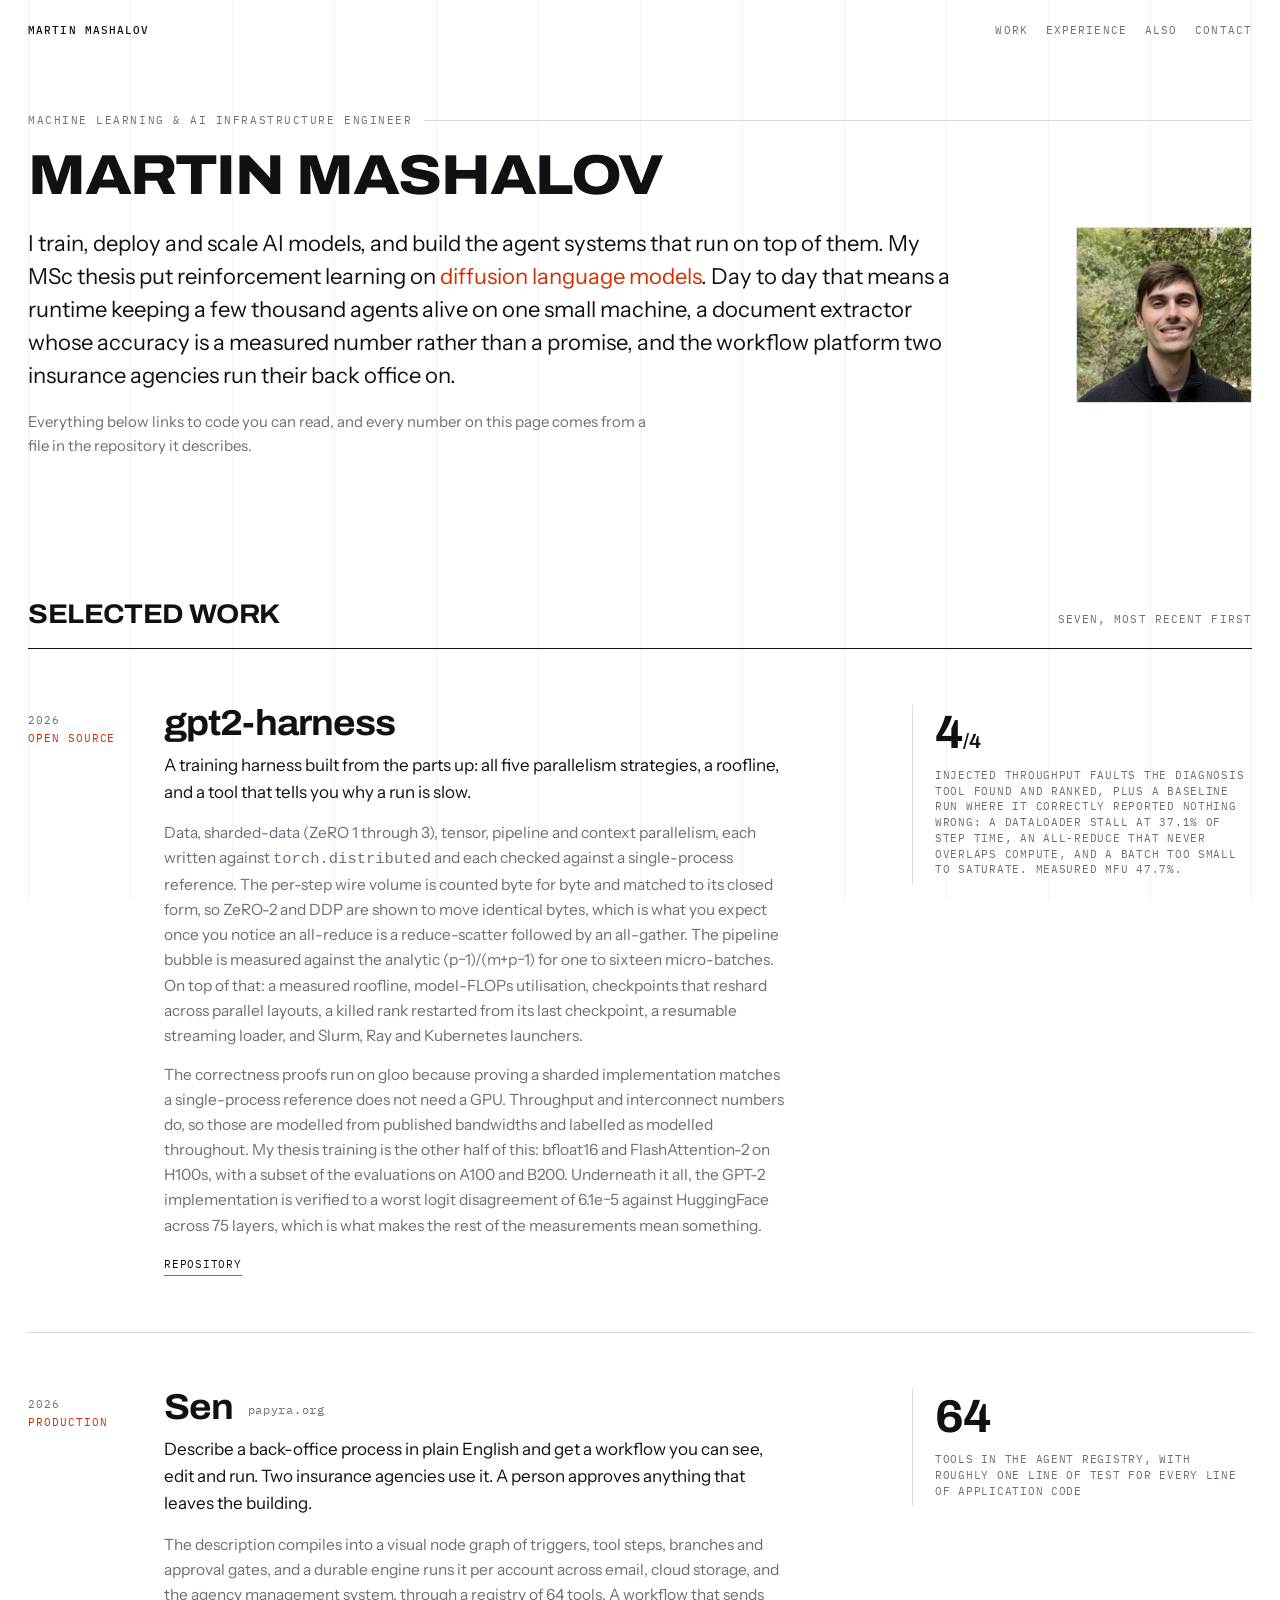
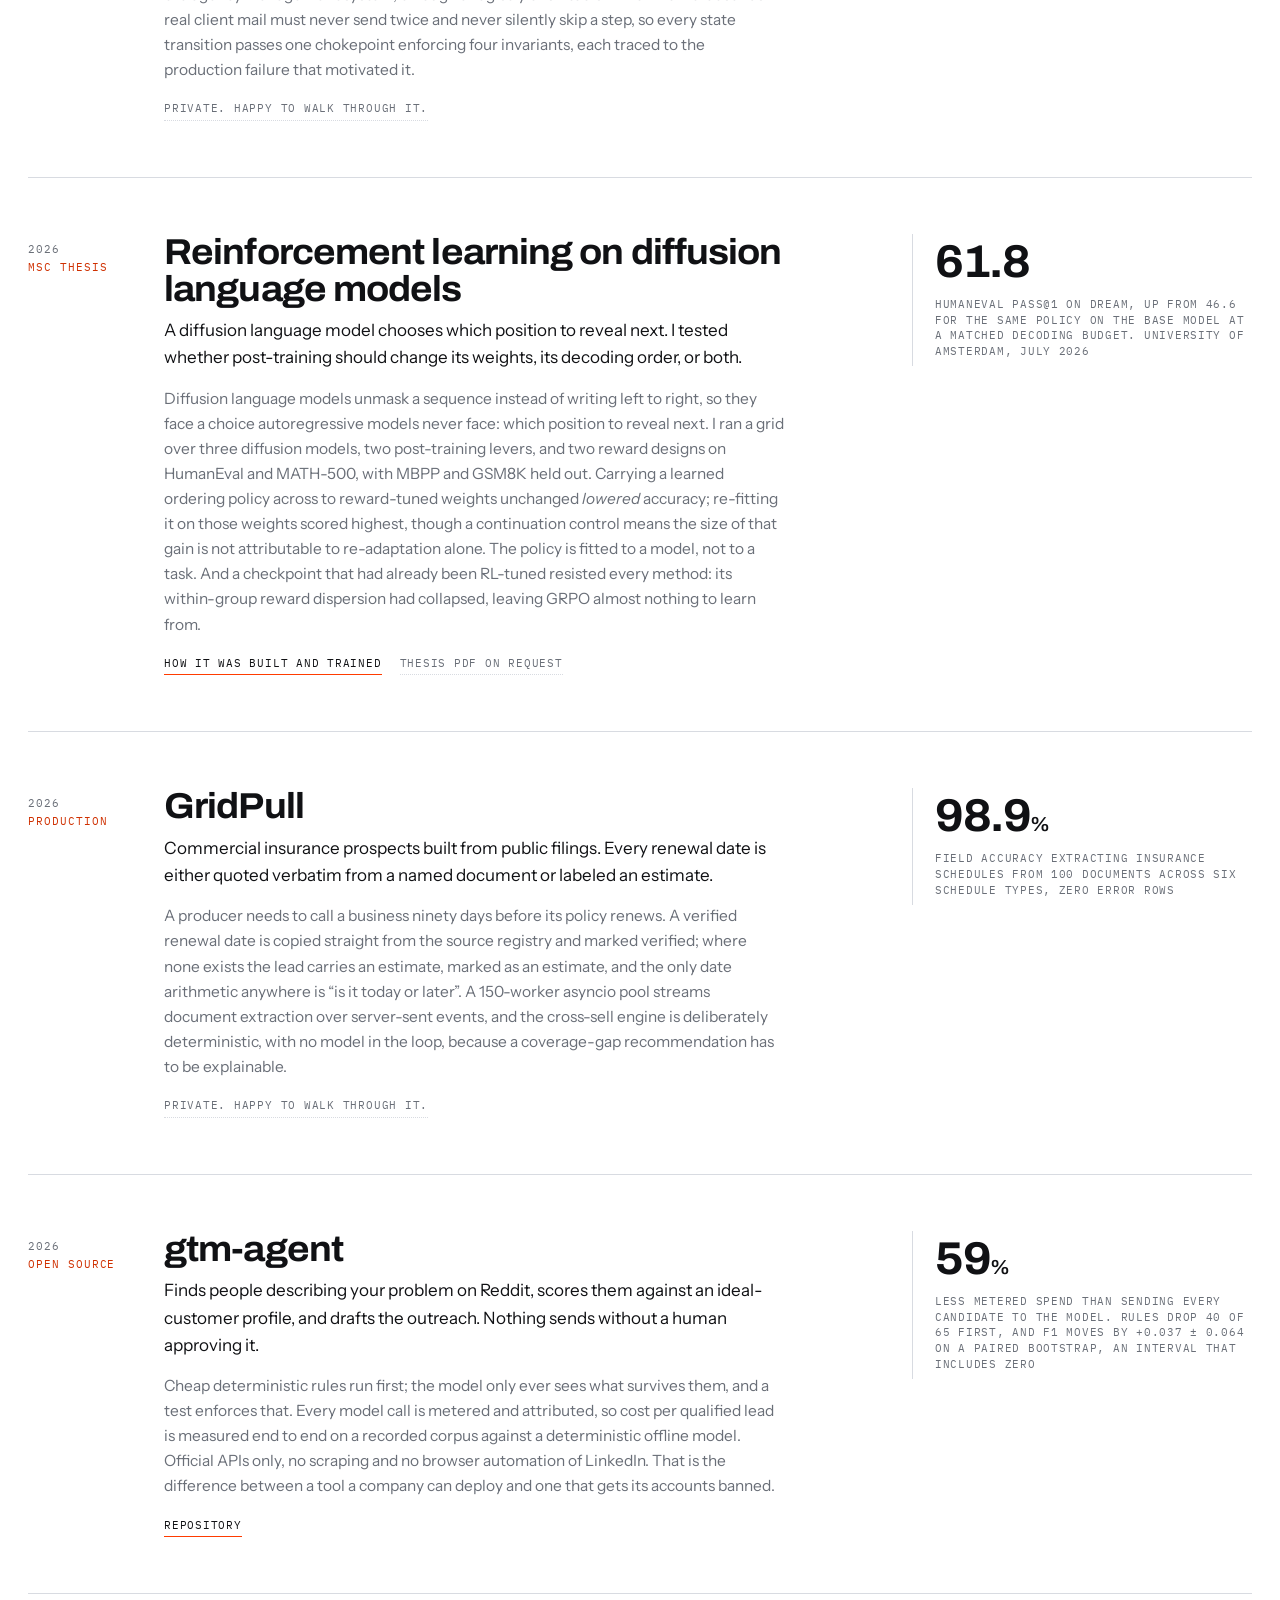
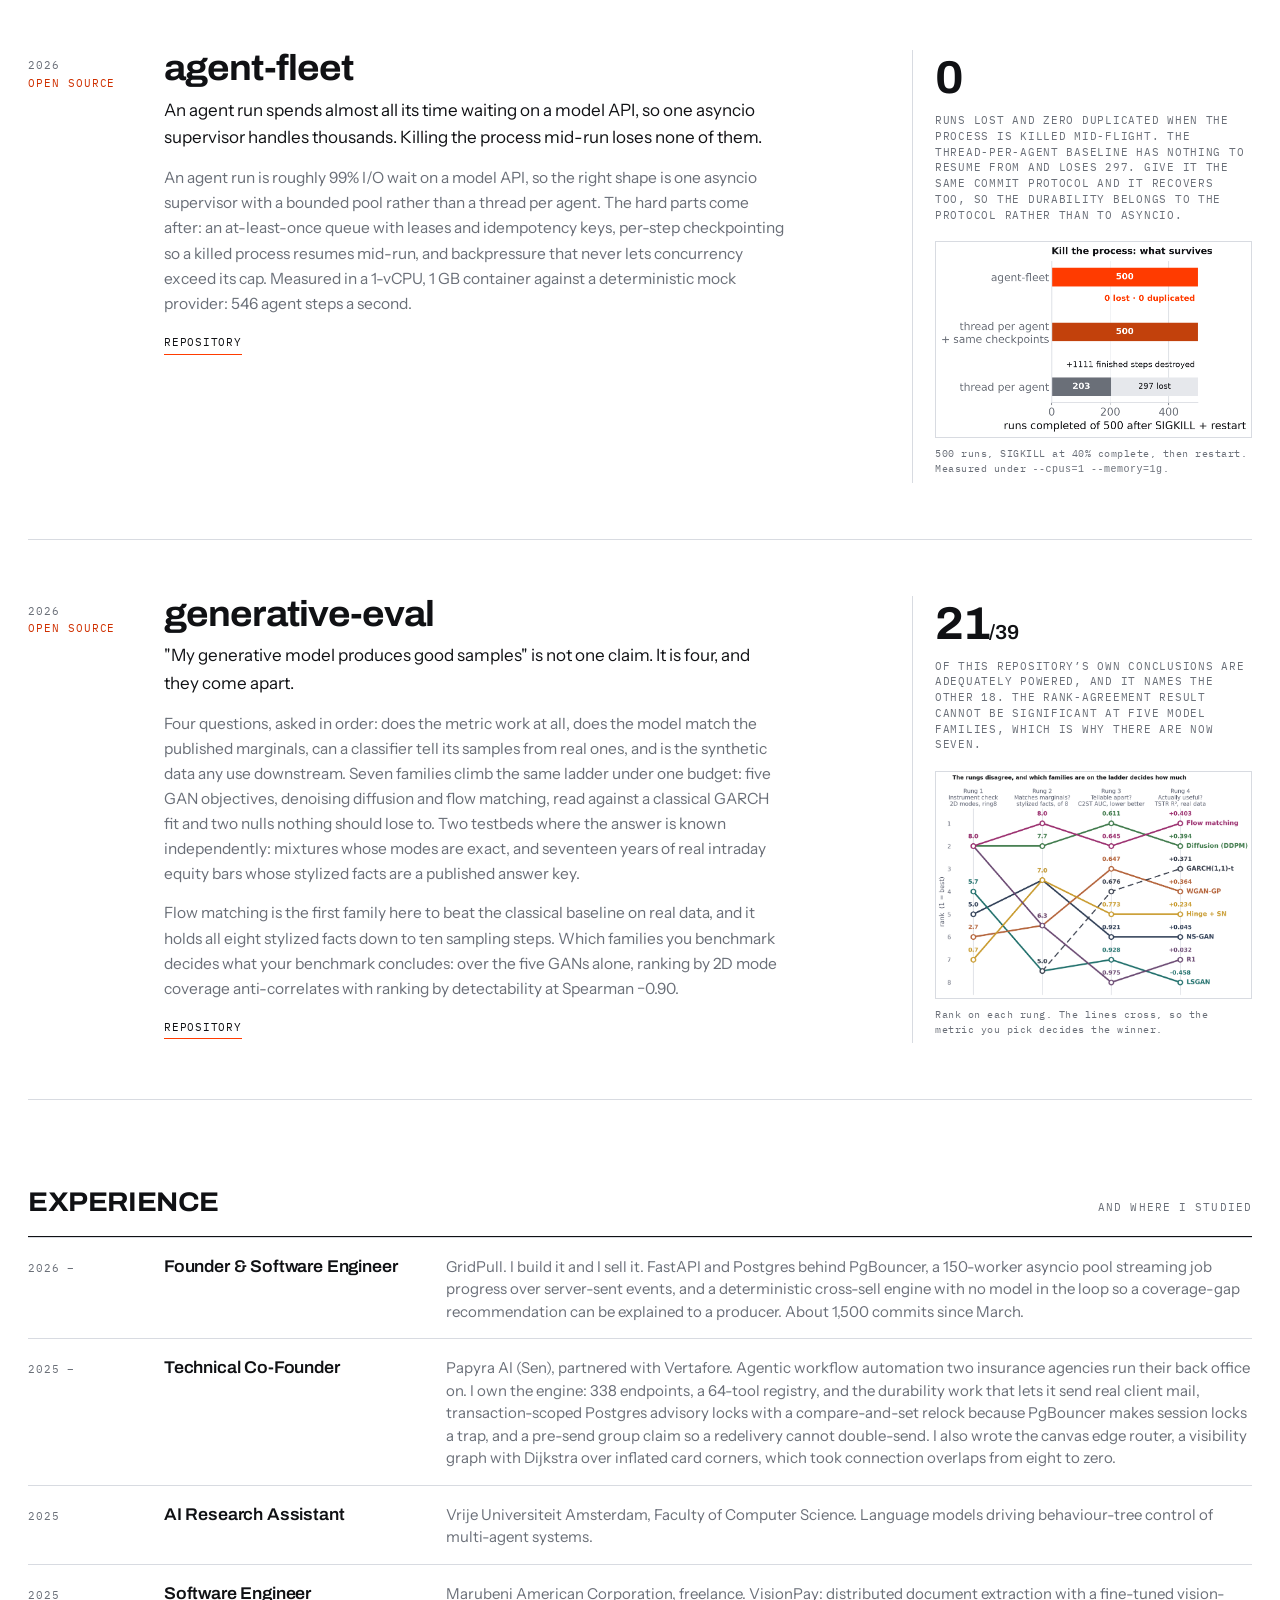
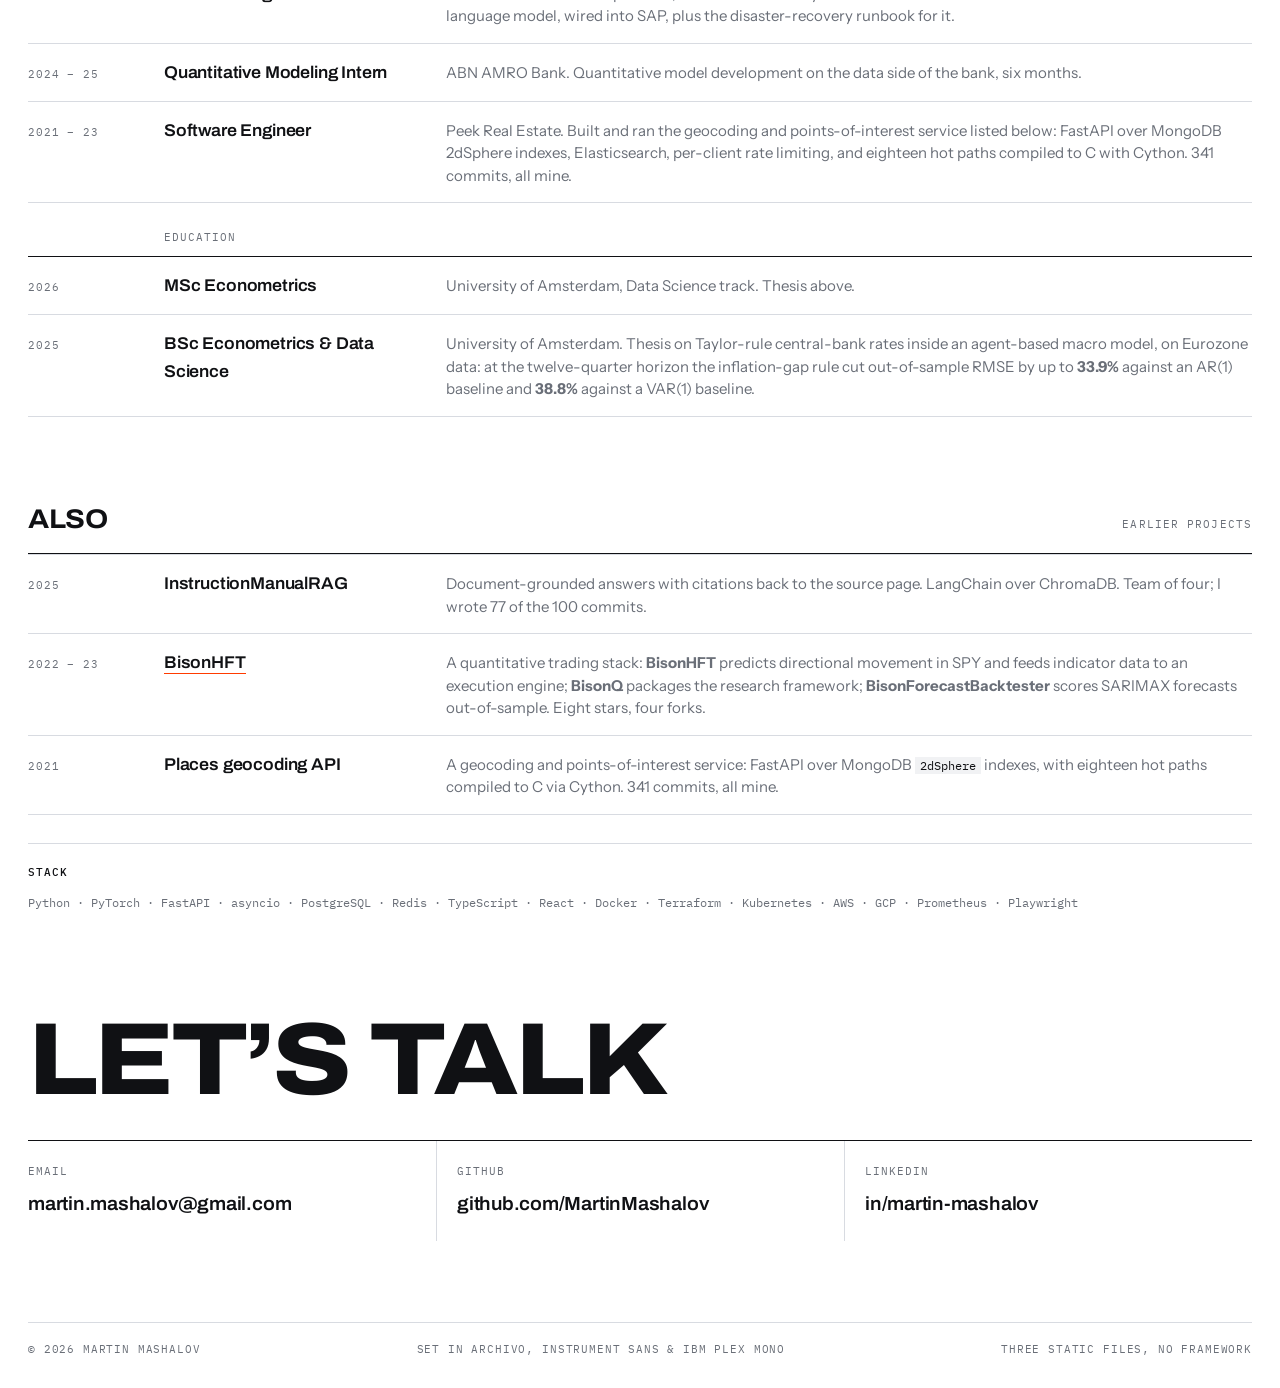
==== commit 84c55b1d: "Add a thesis page covering the research and the cluster work behind it The research card linked to n" ====
--- a/index.html
+++ b/index.html
@@ -184,7 +184,7 @@
             checkpoint that had already been RL-tuned resisted every method: its within-group reward
             dispersion had collapsed, leaving GRPO almost nothing to learn from.
           </p>
-          <div class="links"><span class="soon">Thesis PDF on request</span></div>
+          <div class="links"><a href="thesis.html">How it was built and trained</a><span class="soon">Thesis PDF on request</span></div>
         </div>
         <div class="result">
           <span class="n">61.8</span>
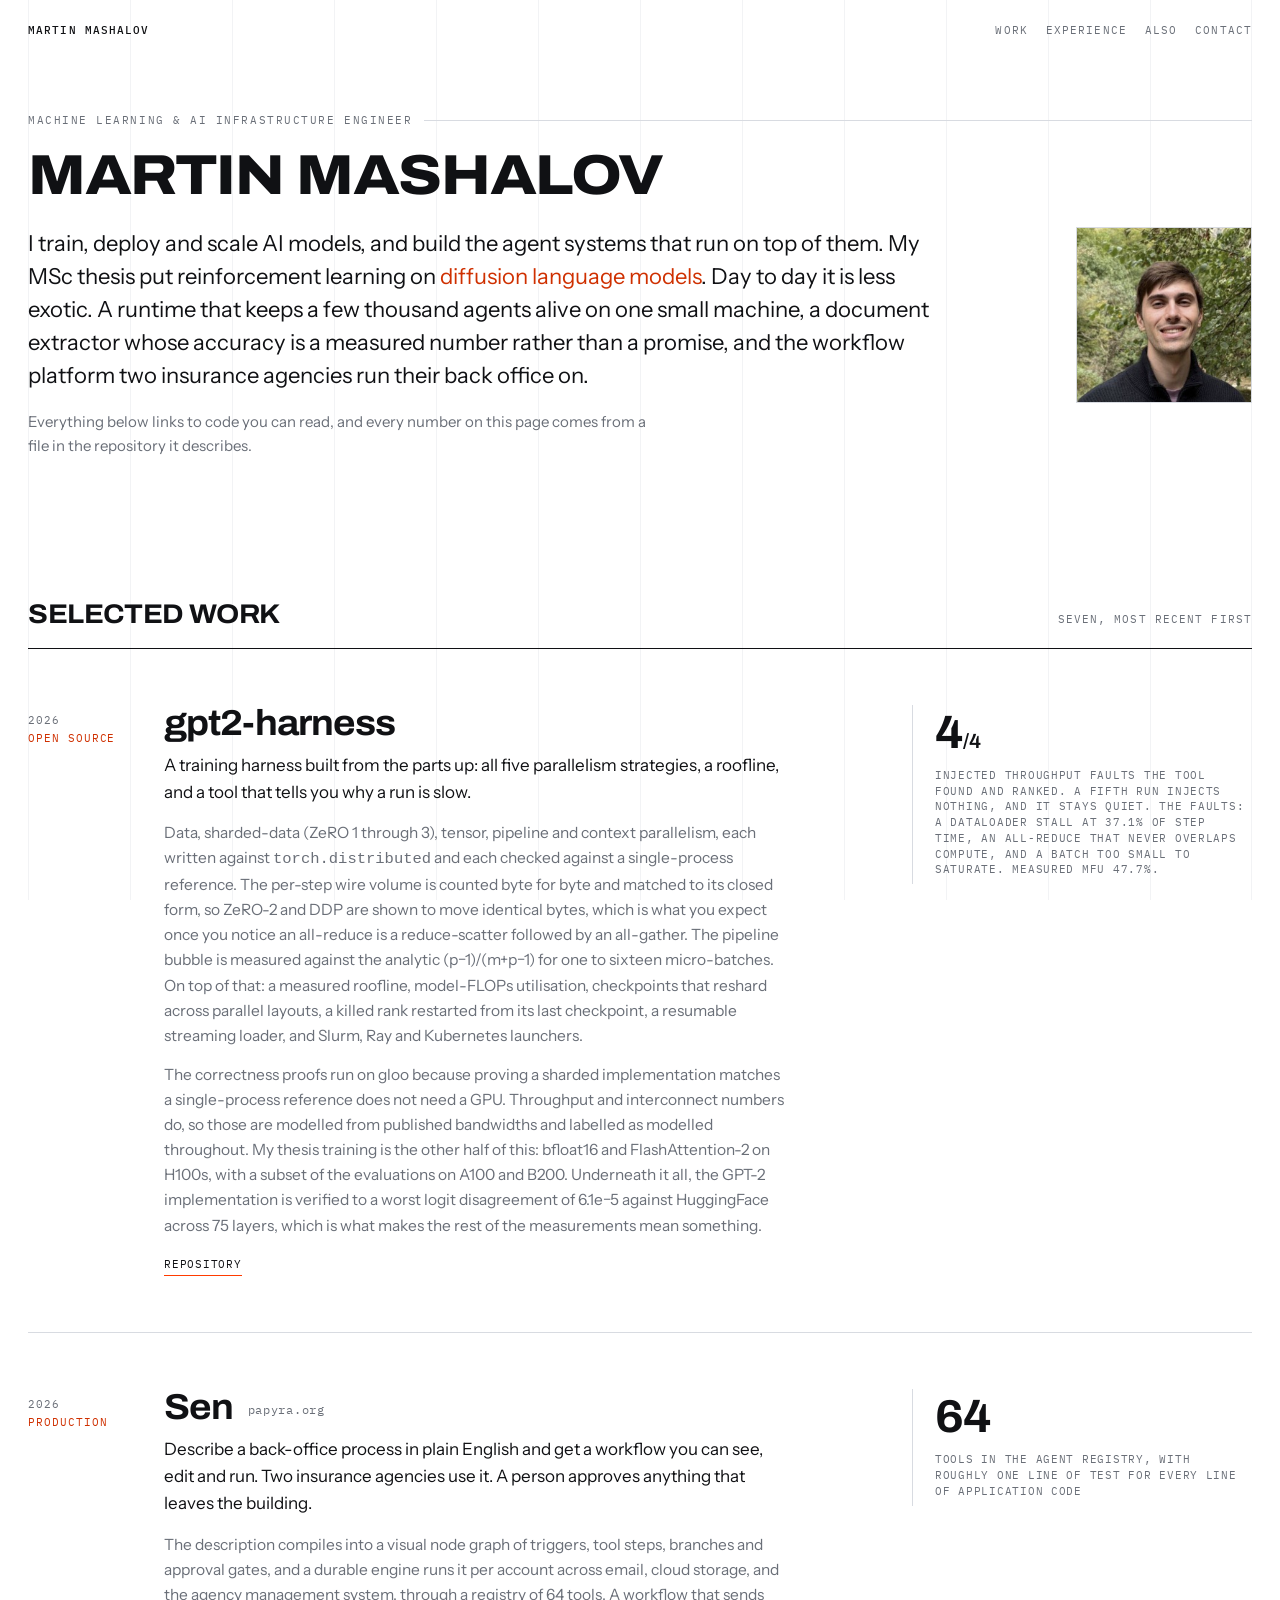
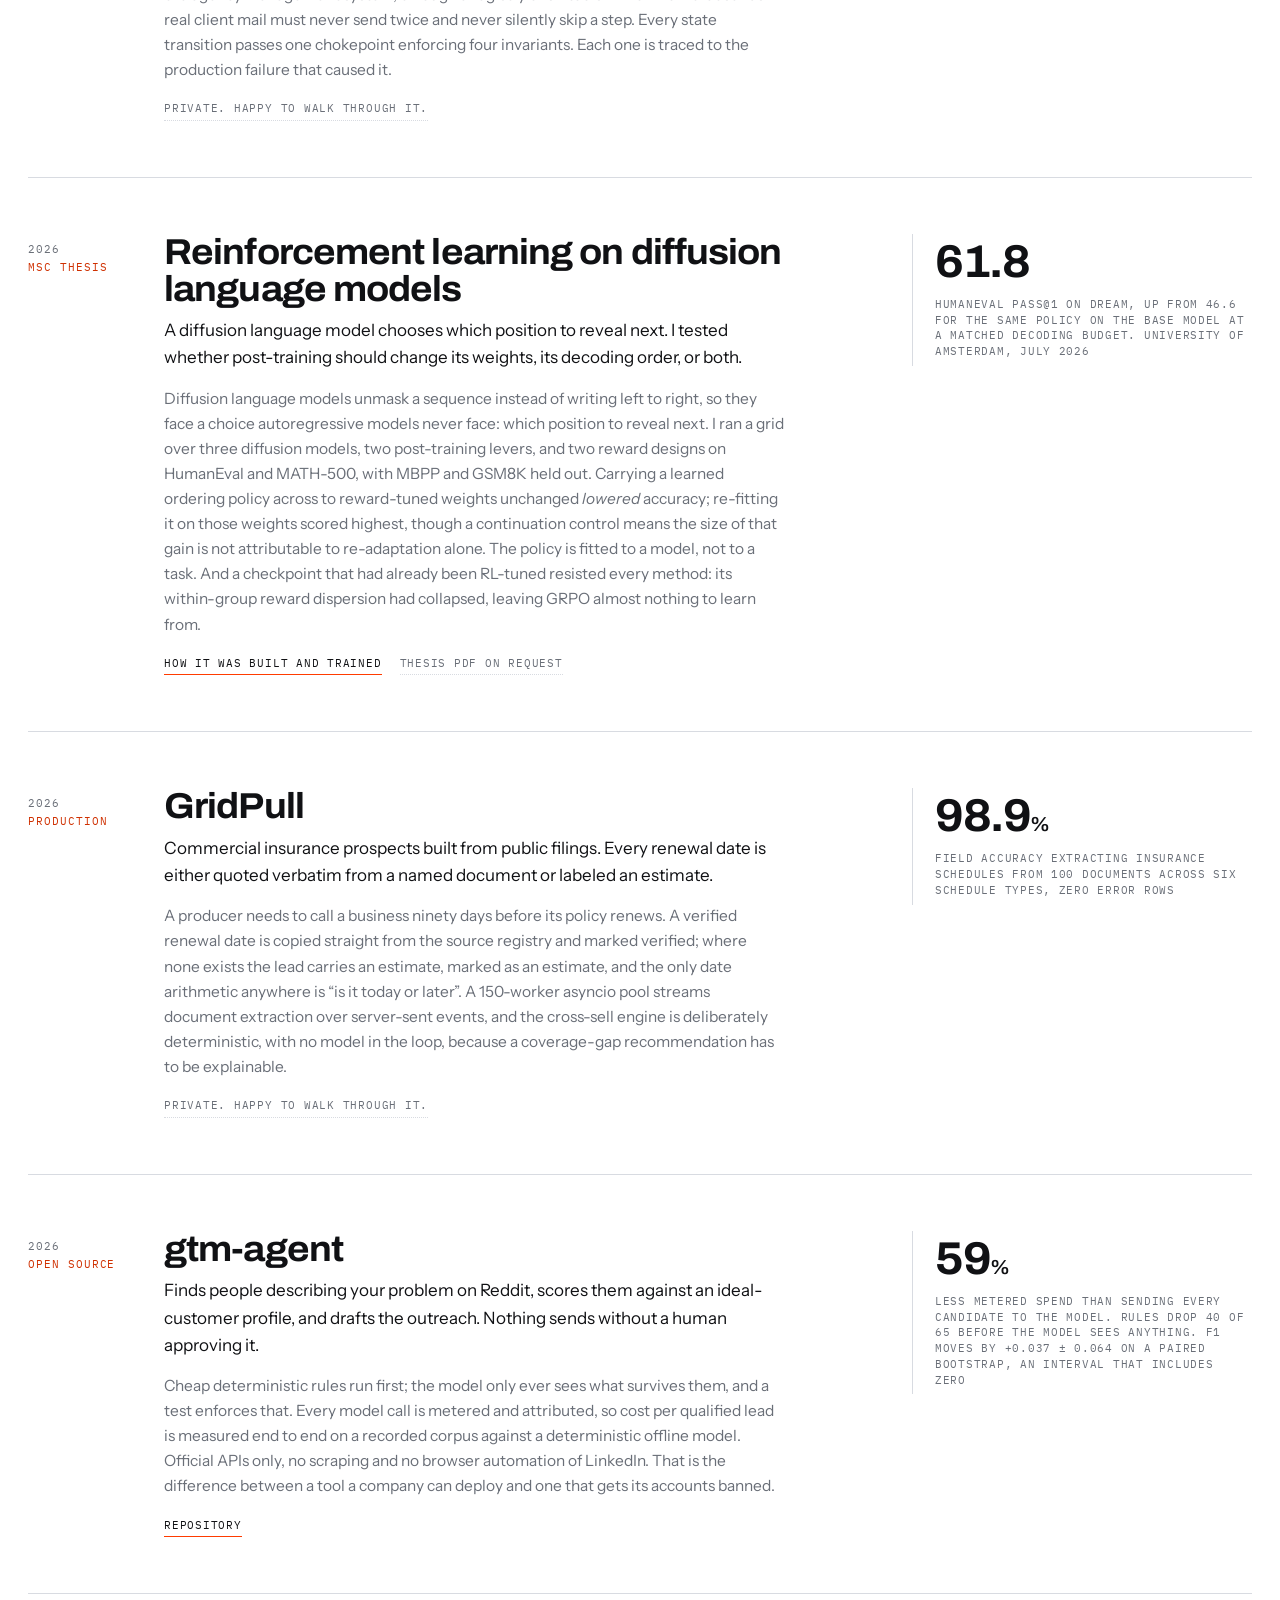
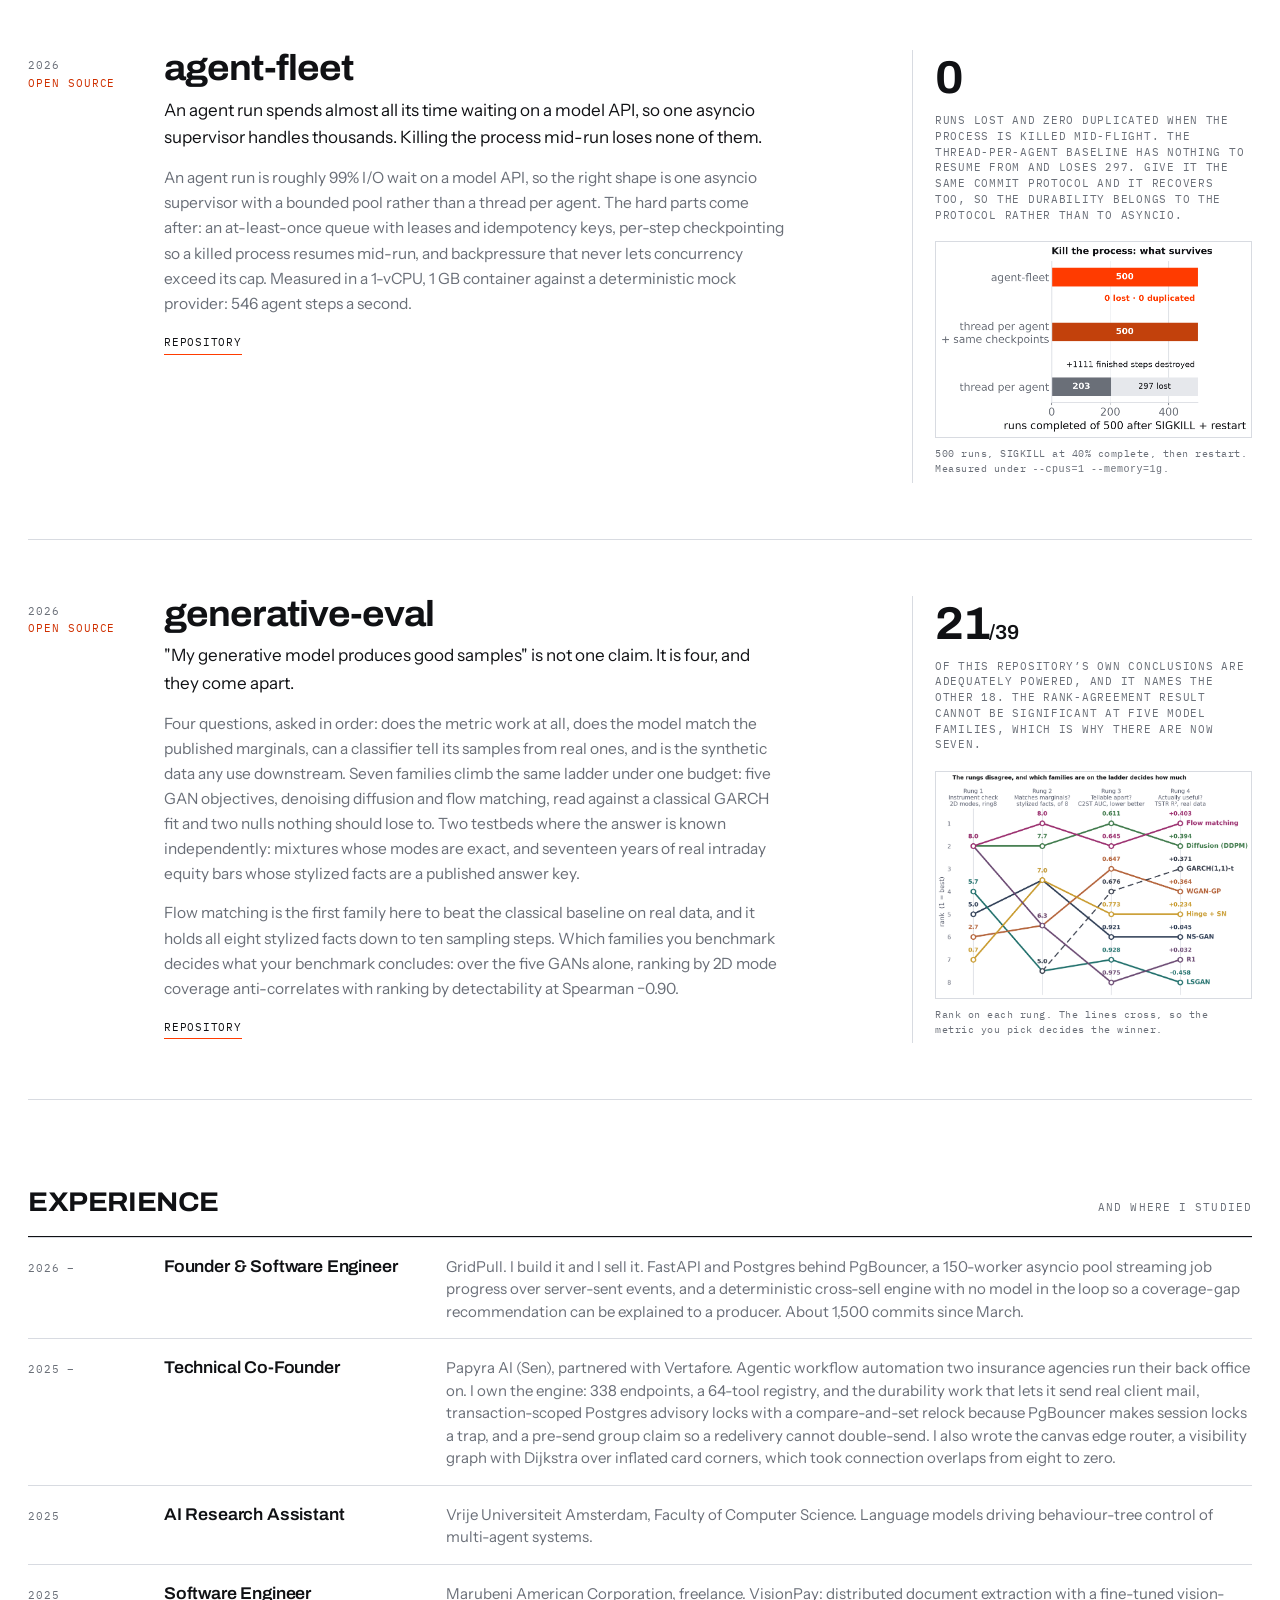
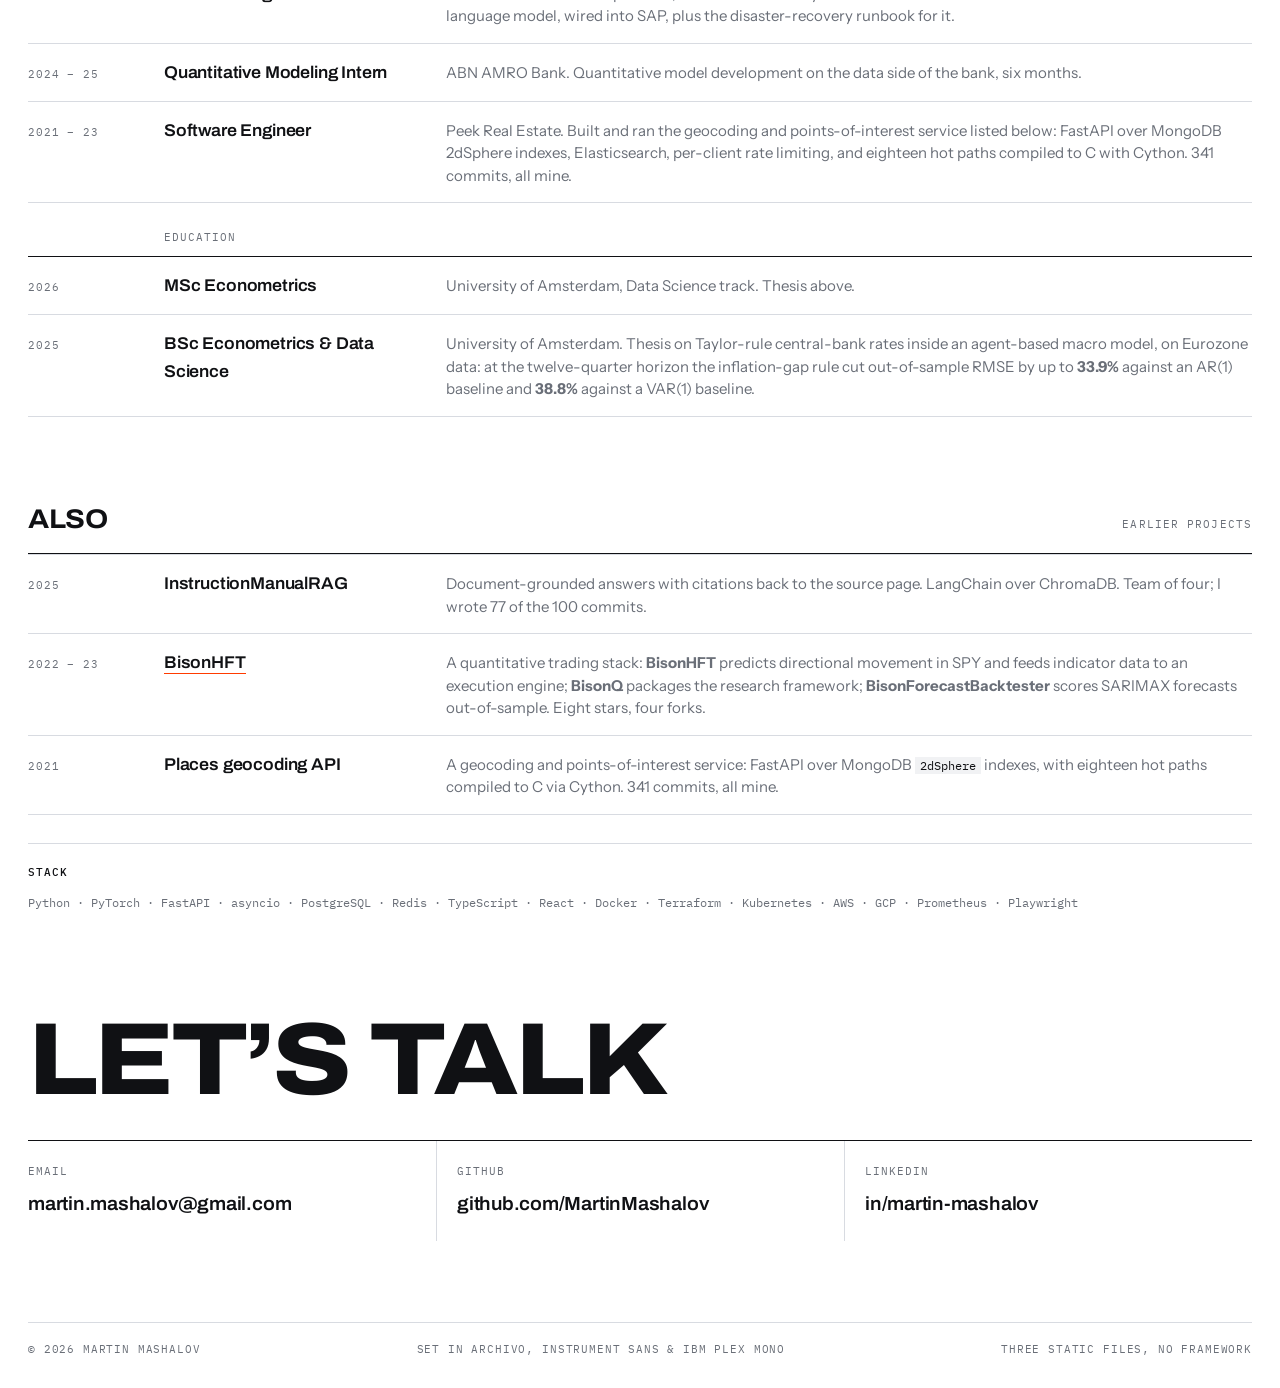
==== commit e2033263: "Vary the sentence rhythm on the front page Measured against the burstiness test in the writing skill" ====
--- a/index.html
+++ b/index.html
@@ -87,8 +87,7 @@
       <div class="hero-text">
         <p class="lede">
           I train, deploy and scale AI models, and build the agent systems that run on top of them.
-          My MSc thesis put reinforcement learning on <em>diffusion language models</em>. Day to day
-          that means a runtime keeping a few thousand agents alive on one small machine, a document
+          My MSc thesis put reinforcement learning on <em>diffusion language models</em>. Day to day it is less exotic. A runtime that keeps a few thousand agents alive on one small machine, a document
           extractor whose accuracy is a measured number rather than a promise, and the workflow
           platform two insurance agencies run their back office on.
         </p>
@@ -145,7 +144,7 @@
         </div>
         <div class="result">
           <span class="n">4<small>/4</small></span>
-          <span class="k">injected throughput faults the diagnosis tool found and ranked, plus a baseline run where it correctly reported nothing wrong: a dataloader stall at 37.1% of step time, an all-reduce that never overlaps compute, and a batch too small to saturate. Measured MFU 47.7%.</span>
+          <span class="k">injected throughput faults the tool found and ranked. A fifth run injects nothing, and it stays quiet. The faults: a dataloader stall at 37.1% of step time, an all-reduce that never overlaps compute, and a batch too small to saturate. Measured MFU 47.7%.</span>
         </div>
       </article>
 
@@ -156,9 +155,9 @@
           <p class="hook">Describe a back-office process in plain English and get a workflow you can see, edit and run. Two insurance agencies use it. A person approves anything that leaves the building.</p>
           <p class="desc">
             The description compiles into a visual node graph of triggers, tool steps, branches and approval gates, and a durable engine runs it per account across email, cloud storage,
-            and the agency management system, through a registry of 64 tools. A workflow that sends real client mail must never send twice and never silently
-            skip a step, so every state transition passes one chokepoint enforcing four invariants,
-            each traced to the production failure that motivated it.
+            and the agency management system, through a registry of 64 tools. A workflow that sends real client mail must never send twice and never silently skip a step.
+            Every state transition passes one chokepoint enforcing four invariants. Each one is traced
+            to the production failure that caused it.
           </p>
           <div class="links"><span class="soon">Private. Happy to walk through it.</span></div>
         </div>
@@ -231,7 +230,7 @@
         </div>
         <div class="result">
           <span class="n">59<small>%</small></span>
-          <span class="k">less metered spend than sending every candidate to the model. Rules drop 40 of 65 first, and F1 moves by +0.037 &plusmn; 0.064 on a paired bootstrap, an interval that includes zero</span>
+          <span class="k">less metered spend than sending every candidate to the model. Rules drop 40 of 65 before the model sees anything. F1 moves by +0.037 &plusmn; 0.064 on a paired bootstrap, an interval that includes zero</span>
         </div>
       </article>
 
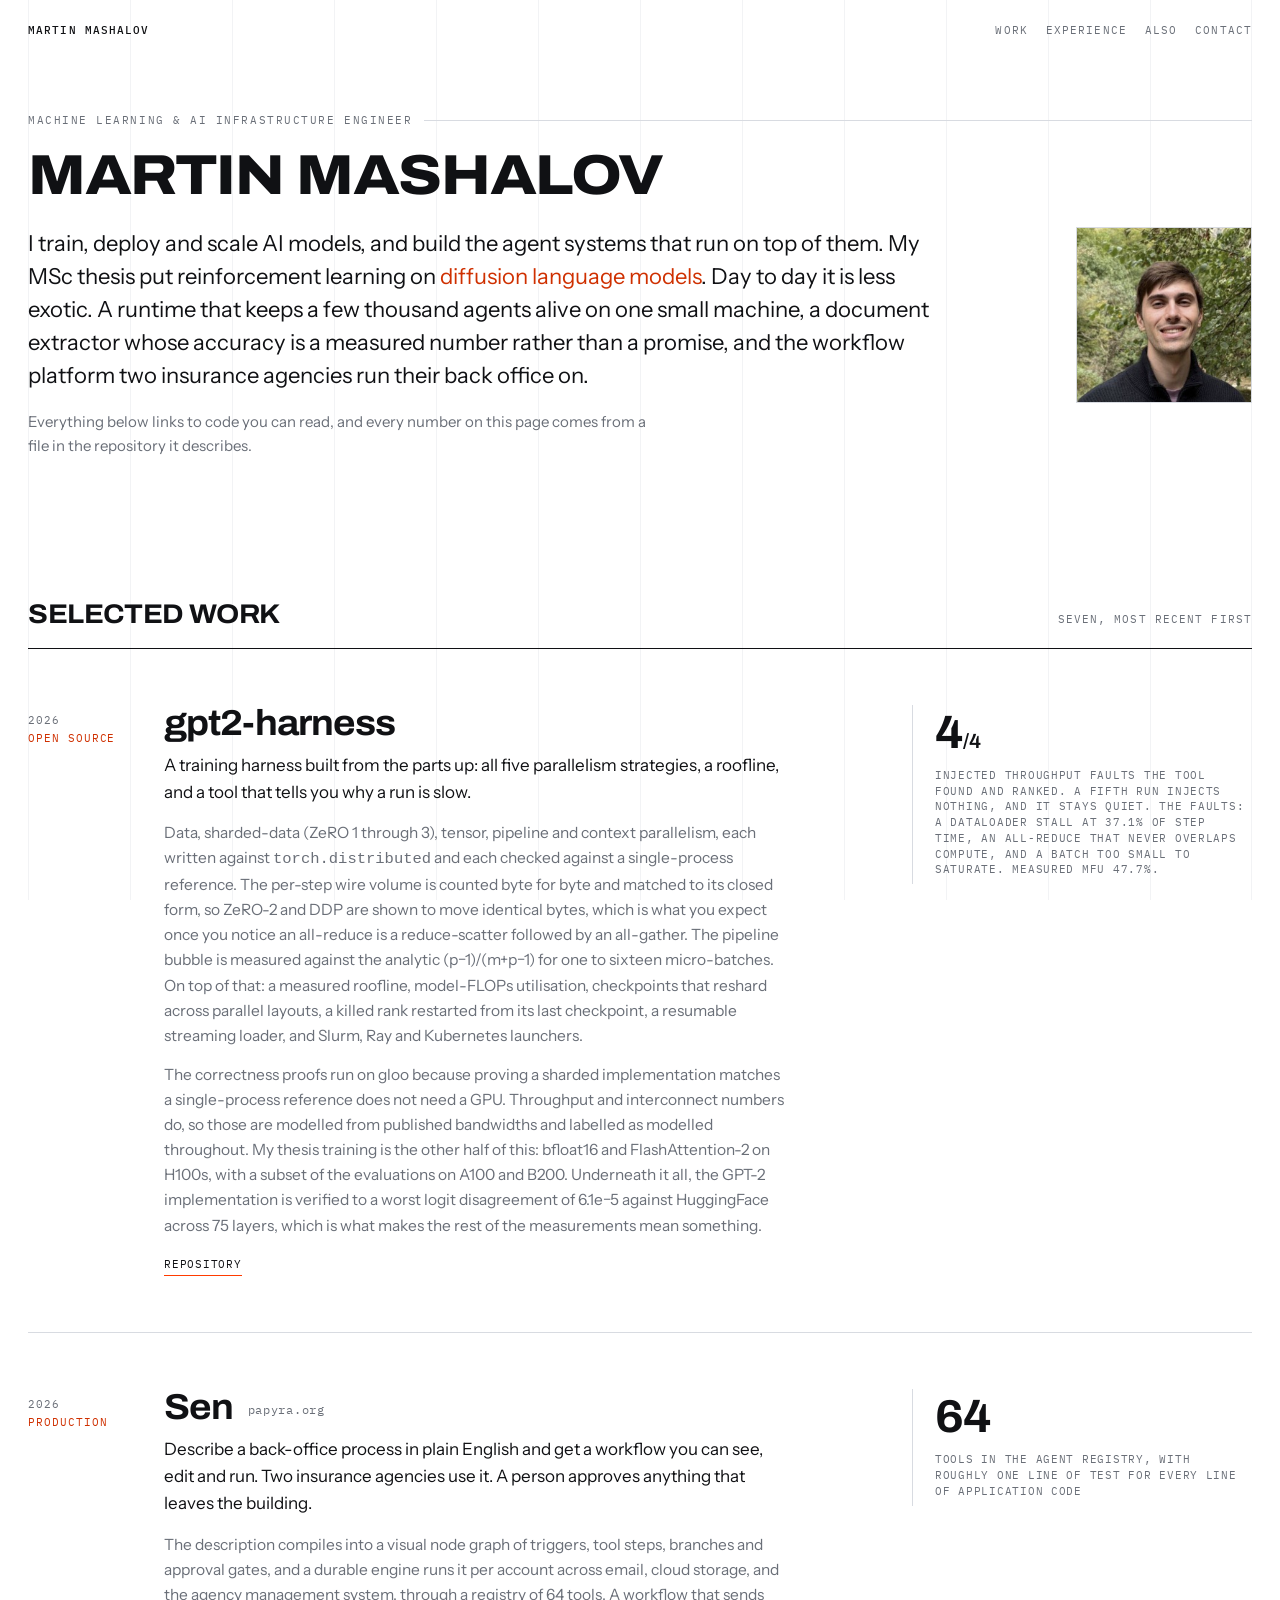
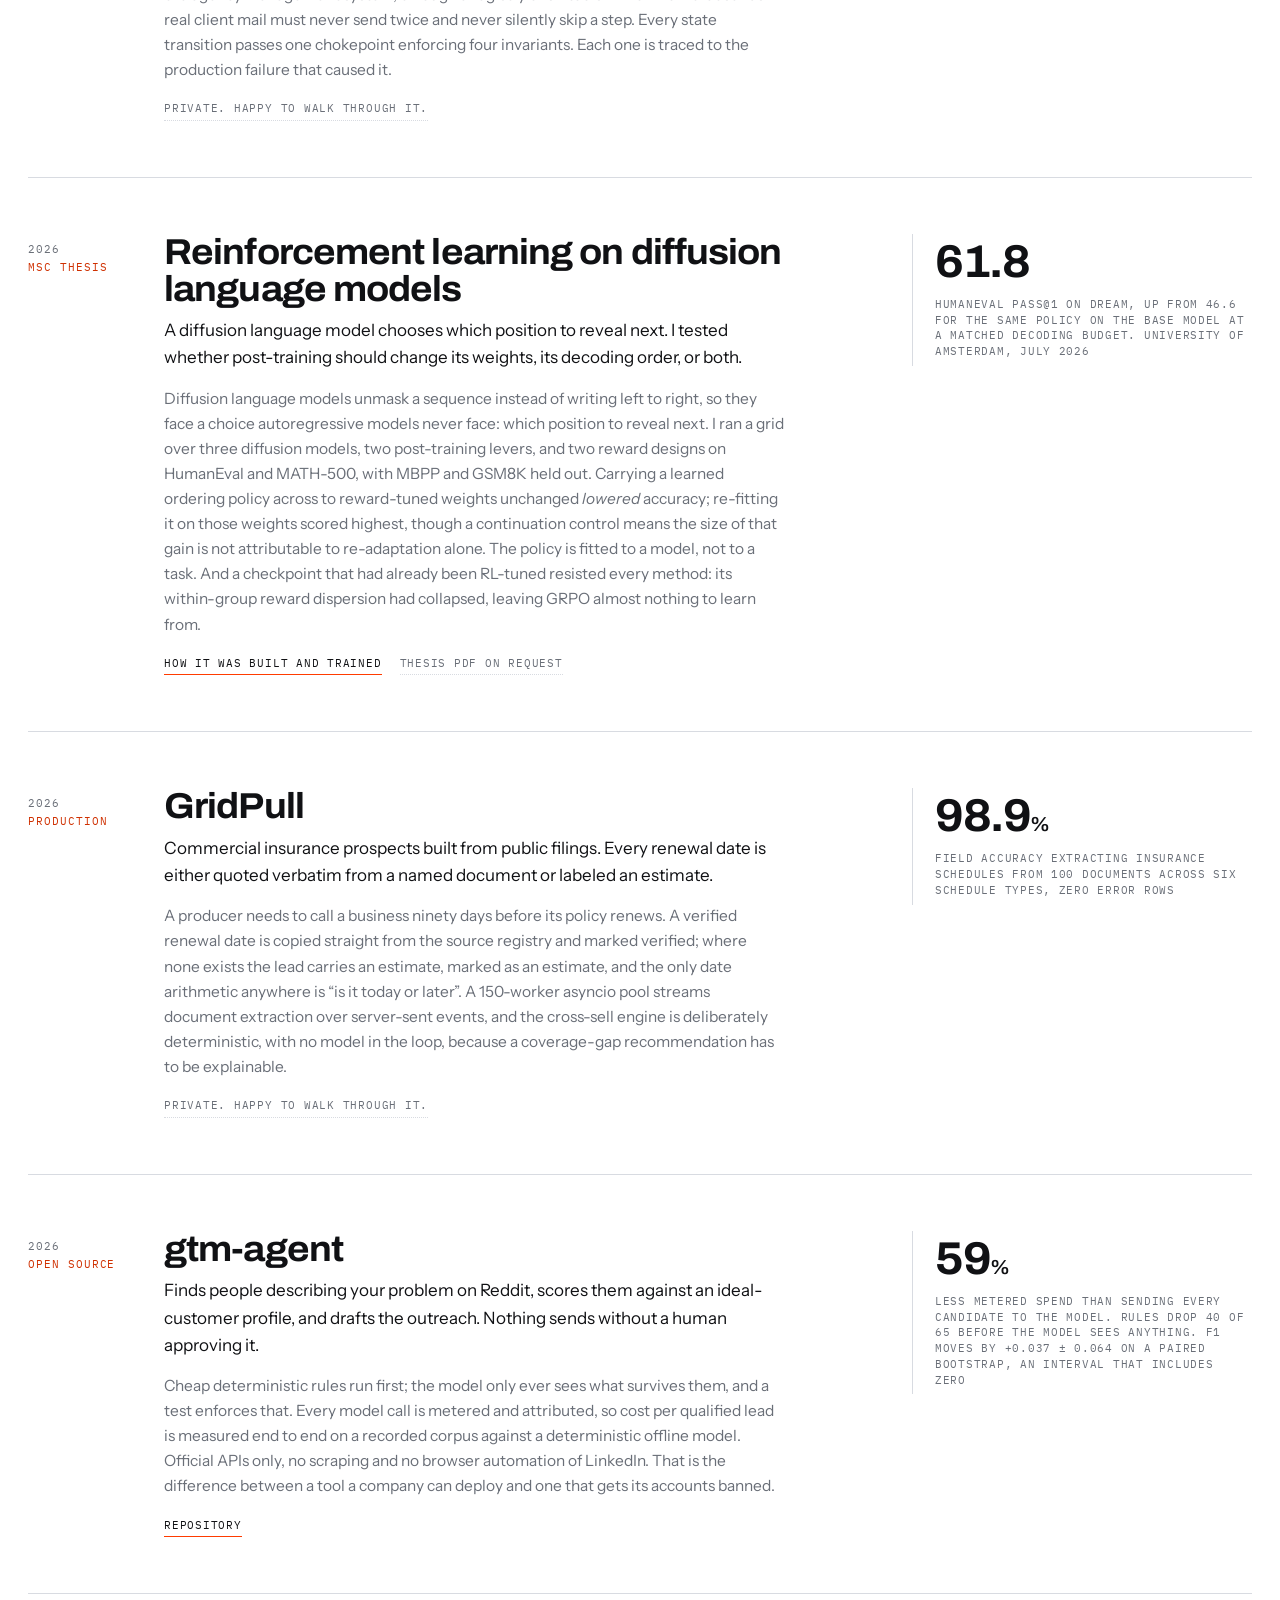
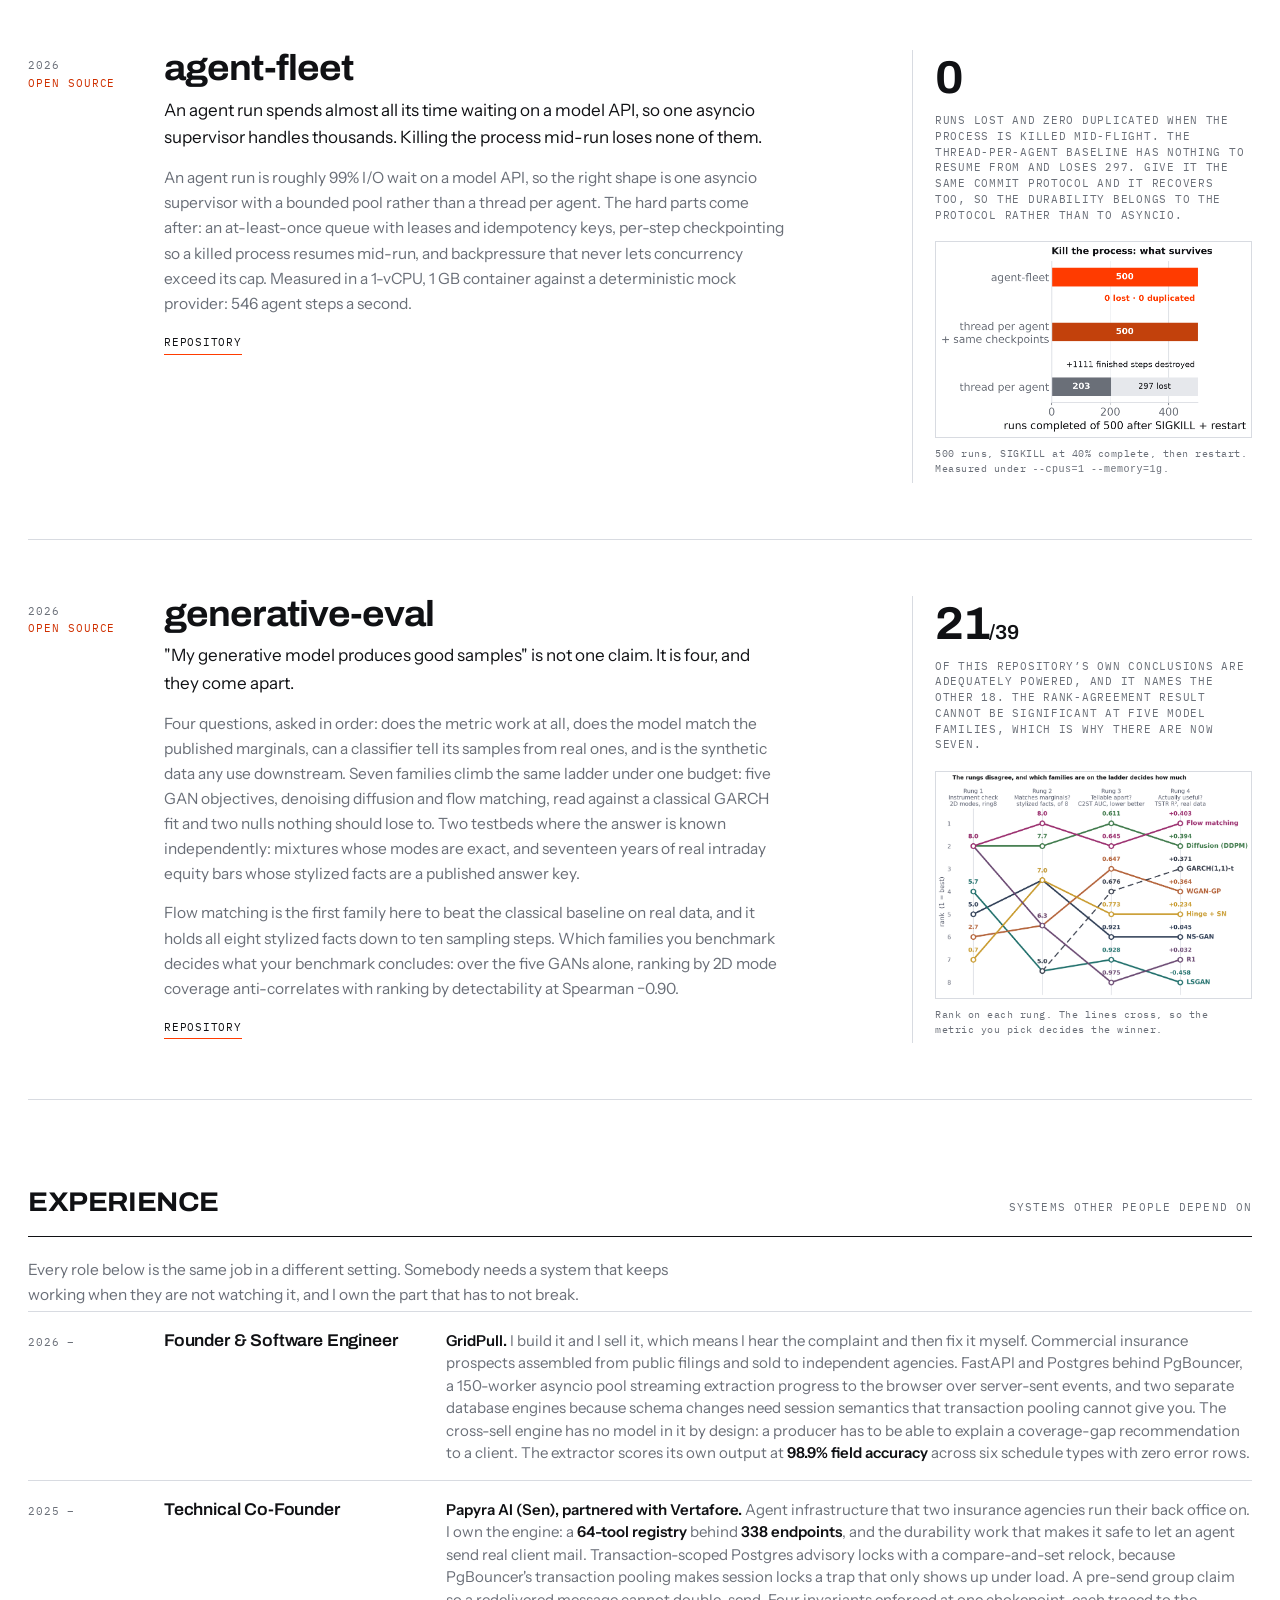
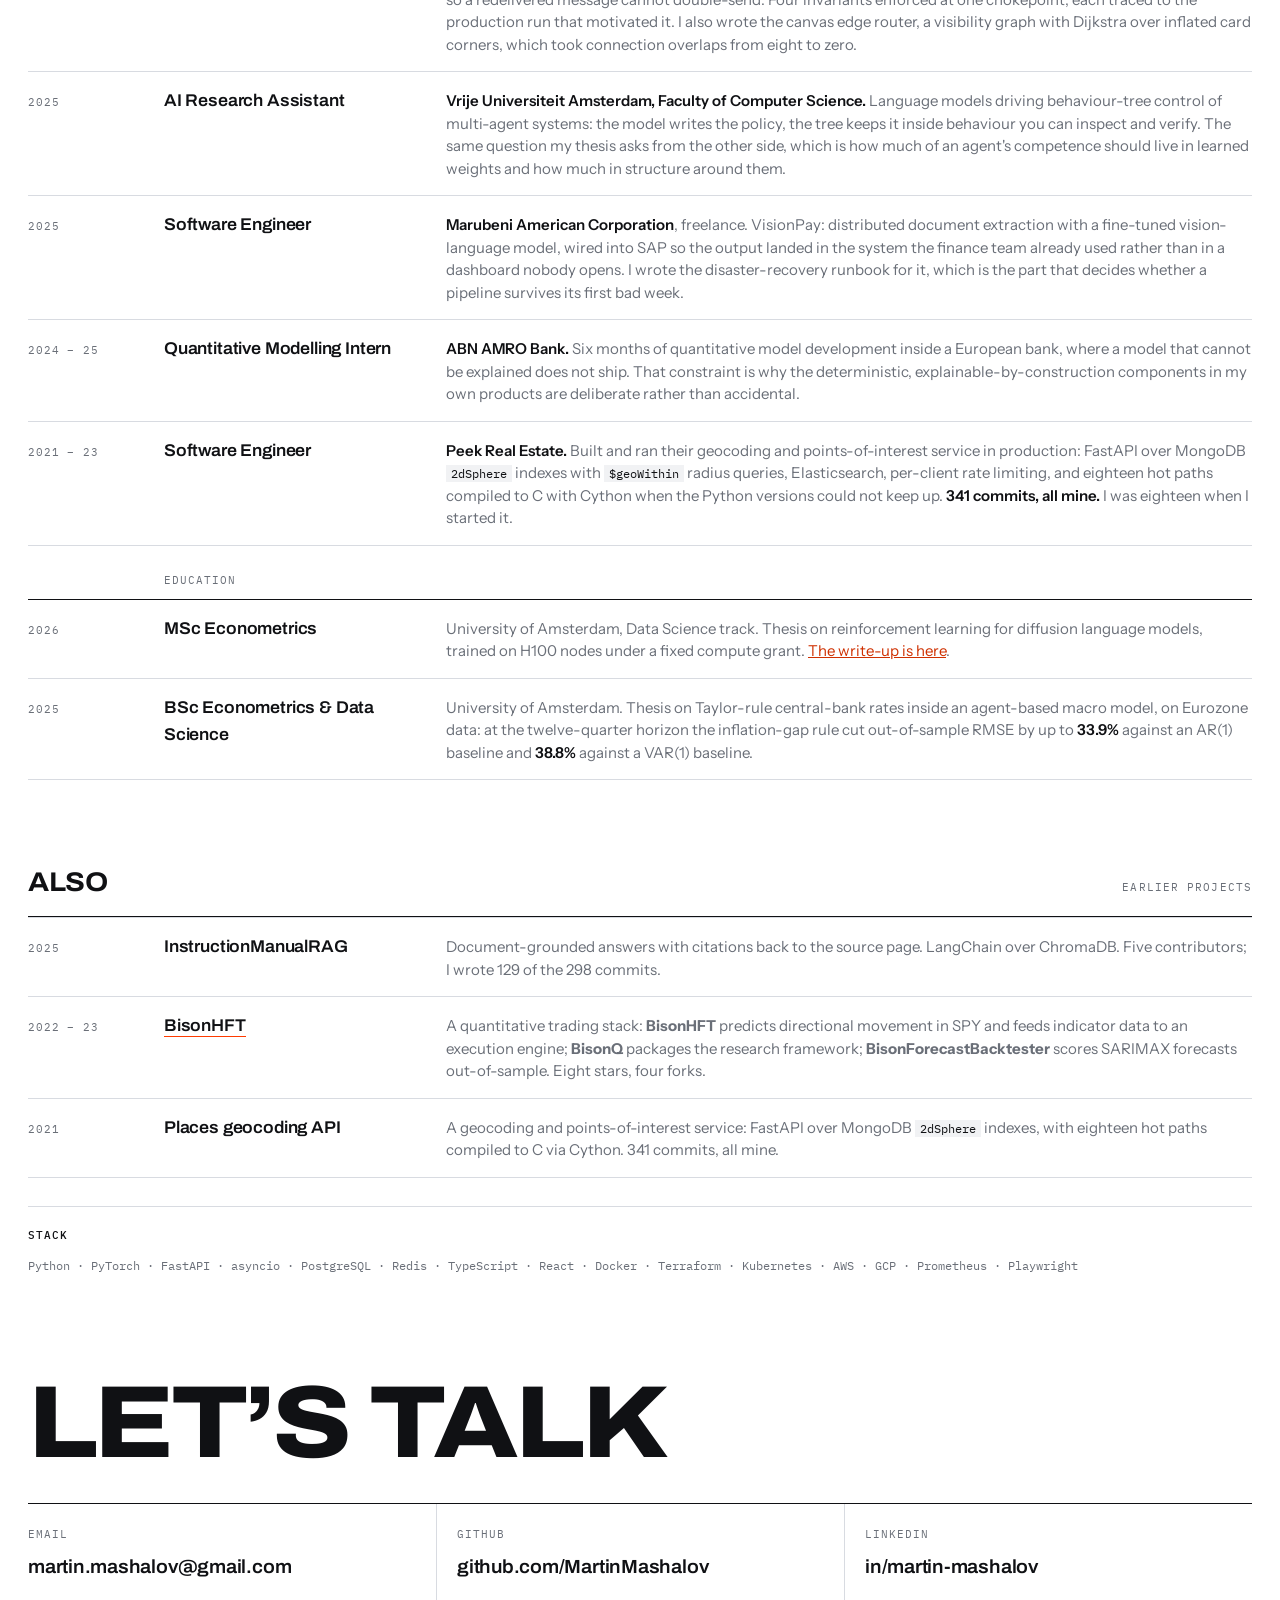
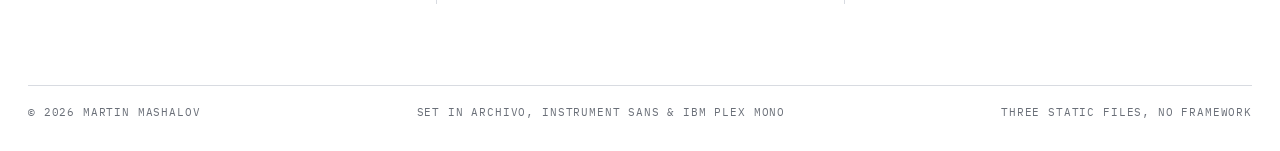
==== commit 229746e9: "Rewrite Experience so each role says what it owned and what depended on it The section was a list of" ====
--- a/index.html
+++ b/index.html
@@ -301,18 +301,99 @@
   <section class="band" id="experience">
     <div class="band-head">
       <h2>Experience</h2>
-      <span class="count">and where I studied</span>
-    </div>
+      <span class="count">systems other people depend on</span>
+    </div>
+    <p class="band-note">
+      Every role below is the same job in a different setting. Somebody needs a system that keeps
+      working when they are not watching it, and I own the part that has to not break.
+    </p>
     <div class="list">
-      <div class="row rv"><span class="yr">2026 &ndash;</span><span class="nm">Founder &amp; Software Engineer</span><span class="ds">GridPull. I build it and I sell it. FastAPI and Postgres behind PgBouncer, a 150-worker asyncio pool streaming job progress over server-sent events, and a deterministic cross-sell engine with no model in the loop so a coverage-gap recommendation can be explained to a producer. About 1,500 commits since March.</span></div>
-      <div class="row rv"><span class="yr">2025 &ndash;</span><span class="nm">Technical Co-Founder</span><span class="ds">Papyra AI (Sen), partnered with Vertafore. Agentic workflow automation two insurance agencies run their back office on. I own the engine: 338 endpoints, a 64-tool registry, and the durability work that lets it send real client mail, transaction-scoped Postgres advisory locks with a compare-and-set relock because PgBouncer makes session locks a trap, and a pre-send group claim so a redelivery cannot double-send. I also wrote the canvas edge router, a visibility graph with Dijkstra over inflated card corners, which took connection overlaps from eight to zero.</span></div>
-      <div class="row rv"><span class="yr">2025</span><span class="nm">AI Research Assistant</span><span class="ds">Vrije Universiteit Amsterdam, Faculty of Computer Science. Language models driving behaviour-tree control of multi-agent systems.</span></div>
-      <div class="row rv"><span class="yr">2025</span><span class="nm">Software Engineer</span><span class="ds">Marubeni American Corporation, freelance. VisionPay: distributed document extraction with a fine-tuned vision-language model, wired into SAP, plus the disaster-recovery runbook for it.</span></div>
-      <div class="row rv"><span class="yr">2024 &ndash; 25</span><span class="nm">Quantitative Modeling Intern</span><span class="ds">ABN AMRO Bank. Quantitative model development on the data side of the bank, six months.</span></div>
-      <div class="row rv"><span class="yr">2021 &ndash; 23</span><span class="nm">Software Engineer</span><span class="ds">Peek Real Estate. Built and ran the geocoding and points-of-interest service listed below: FastAPI over MongoDB 2dSphere indexes, Elasticsearch, per-client rate limiting, and eighteen hot paths compiled to C with Cython. 341 commits, all mine.</span></div>
+
+      <div class="row rv">
+        <span class="yr">2026 &ndash;</span>
+        <span class="nm">Founder &amp; Software Engineer</span>
+        <span class="ds"><b>GridPull.</b> I build it and I sell it, which means I hear the complaint
+        and then fix it myself. Commercial insurance prospects assembled from public filings and sold
+        to independent agencies. FastAPI and Postgres behind PgBouncer, a 150-worker asyncio pool
+        streaming extraction progress to the browser over server-sent events, and two separate
+        database engines because schema changes need session semantics that transaction pooling
+        cannot give you. The cross-sell engine has no model in it by design: a producer has to be able
+        to explain a coverage-gap recommendation to a client. The extractor scores its own output at
+        <b>98.9% field accuracy</b> across six schedule types with zero error rows.</span>
+      </div>
+
+      <div class="row rv">
+        <span class="yr">2025 &ndash;</span>
+        <span class="nm">Technical Co-Founder</span>
+        <span class="ds"><b>Papyra AI (Sen), partnered with Vertafore.</b> Agent infrastructure that
+        two insurance agencies run their back office on. I own the engine: a <b>64-tool registry</b>
+        behind <b>338 endpoints</b>, and the durability work that makes it safe to let an agent send
+        real client mail. Transaction-scoped Postgres advisory locks with a compare-and-set relock,
+        because PgBouncer's transaction pooling makes session locks a trap that only shows up under
+        load. A pre-send group claim so a redelivered message cannot double-send. Four invariants
+        enforced at one chokepoint, each traced to the production run that motivated it. I also wrote
+        the canvas edge router, a visibility graph with Dijkstra over inflated card corners, which
+        took connection overlaps from eight to zero.</span>
+      </div>
+
+      <div class="row rv">
+        <span class="yr">2025</span>
+        <span class="nm">AI Research Assistant</span>
+        <span class="ds"><b>Vrije Universiteit Amsterdam, Faculty of Computer Science.</b> Language
+        models driving behaviour-tree control of multi-agent systems: the model writes the policy, the
+        tree keeps it inside behaviour you can inspect and verify. The same question my thesis asks
+        from the other side, which is how much of an agent's competence should live in learned weights
+        and how much in structure around them.</span>
+      </div>
+
+      <div class="row rv">
+        <span class="yr">2025</span>
+        <span class="nm">Software Engineer</span>
+        <span class="ds"><b>Marubeni American Corporation</b>, freelance. VisionPay: distributed
+        document extraction with a fine-tuned vision-language model, wired into SAP so the output
+        landed in the system the finance team already used rather than in a dashboard nobody opens.
+        I wrote the disaster-recovery runbook for it, which is the part that decides whether a
+        pipeline survives its first bad week.</span>
+      </div>
+
+      <div class="row rv">
+        <span class="yr">2024 &ndash; 25</span>
+        <span class="nm">Quantitative Modelling Intern</span>
+        <span class="ds"><b>ABN AMRO Bank.</b> Six months of quantitative model development inside a
+        European bank, where a model that cannot be explained does not ship. That constraint is why
+        the deterministic, explainable-by-construction components in my own products are deliberate
+        rather than accidental.</span>
+      </div>
+
+      <div class="row rv">
+        <span class="yr">2021 &ndash; 23</span>
+        <span class="nm">Software Engineer</span>
+        <span class="ds"><b>Peek Real Estate.</b> Built and ran their geocoding and points-of-interest
+        service in production: FastAPI over MongoDB <code>2dSphere</code> indexes with
+        <code>$geoWithin</code> radius queries, Elasticsearch, per-client rate limiting, and eighteen
+        hot paths compiled to C with Cython when the Python versions could not keep up.
+        <b>341 commits, all mine.</b> I was eighteen when I started it.</span>
+      </div>
+
       <div class="row divider rv"><span class="yr"></span><span class="nm">Education</span><span class="ds"></span></div>
-      <div class="row rv"><span class="yr">2026</span><span class="nm">MSc Econometrics</span><span class="ds">University of Amsterdam, Data Science track. Thesis above.</span></div>
-      <div class="row rv"><span class="yr">2025</span><span class="nm">BSc Econometrics &amp; Data Science</span><span class="ds">University of Amsterdam. Thesis on Taylor-rule central-bank rates inside an agent-based macro model, on Eurozone data: at the twelve-quarter horizon the inflation-gap rule cut out-of-sample RMSE by up to <strong>33.9%</strong> against an AR(1) baseline and <strong>38.8%</strong> against a VAR(1) baseline.</span></div>
+
+      <div class="row rv">
+        <span class="yr">2026</span>
+        <span class="nm">MSc Econometrics</span>
+        <span class="ds">University of Amsterdam, Data Science track. Thesis on reinforcement learning
+        for diffusion language models, trained on H100 nodes under a fixed compute grant.
+        <a href="thesis.html">The write-up is here</a>.</span>
+      </div>
+
+      <div class="row rv">
+        <span class="yr">2025</span>
+        <span class="nm">BSc Econometrics &amp; Data Science</span>
+        <span class="ds">University of Amsterdam. Thesis on Taylor-rule central-bank rates inside an
+        agent-based macro model, on Eurozone data: at the twelve-quarter horizon the inflation-gap
+        rule cut out-of-sample RMSE by up to <b>33.9%</b> against an AR(1) baseline and <b>38.8%</b>
+        against a VAR(1) baseline.</span>
+      </div>
+
     </div>
   </section>
 
@@ -326,7 +407,7 @@
       <div class="row rv">
         <span class="yr">2025</span>
         <span class="nm">InstructionManualRAG</span>
-        <span class="ds">Document-grounded answers with citations back to the source page. LangChain over ChromaDB. Team of four; I wrote 77 of the 100 commits.</span>
+        <span class="ds">Document-grounded answers with citations back to the source page. LangChain over ChromaDB. Five contributors; I wrote 129 of the 298 commits.</span>
       </div>
       <div class="row rv">
         <span class="yr">2022 &ndash; 23</span>
--- a/styles.css
+++ b/styles.css
@@ -768,3 +768,13 @@
   line-height: 1.6;
   color: var(--ink-soft);
 }
+
+.band-note {
+  margin: 20px 0 4px;
+  max-width: 66ch;
+  font-size: 15.5px;
+  line-height: 1.62;
+  color: var(--ink-soft);
+}
+.row .ds b { color: var(--ink); font-weight: 600; }
+.row .ds a { color: var(--accent-text); }
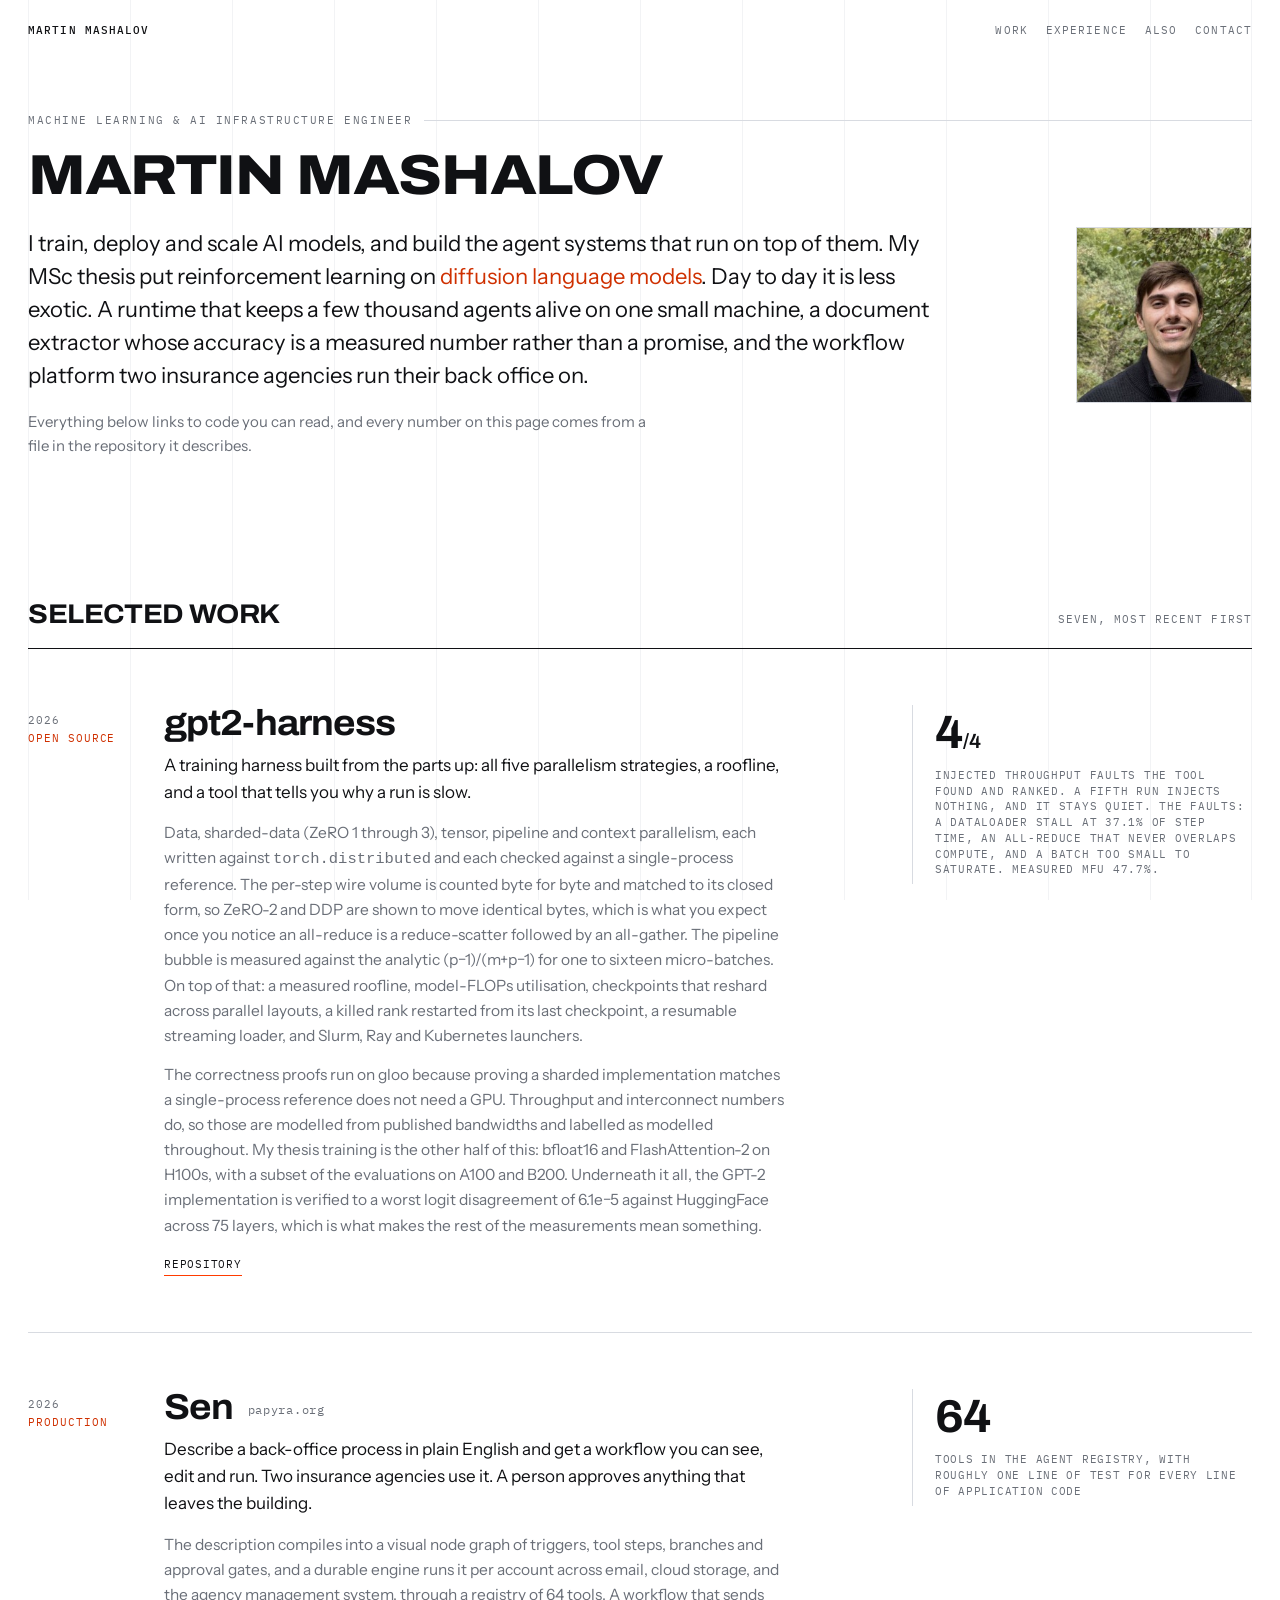
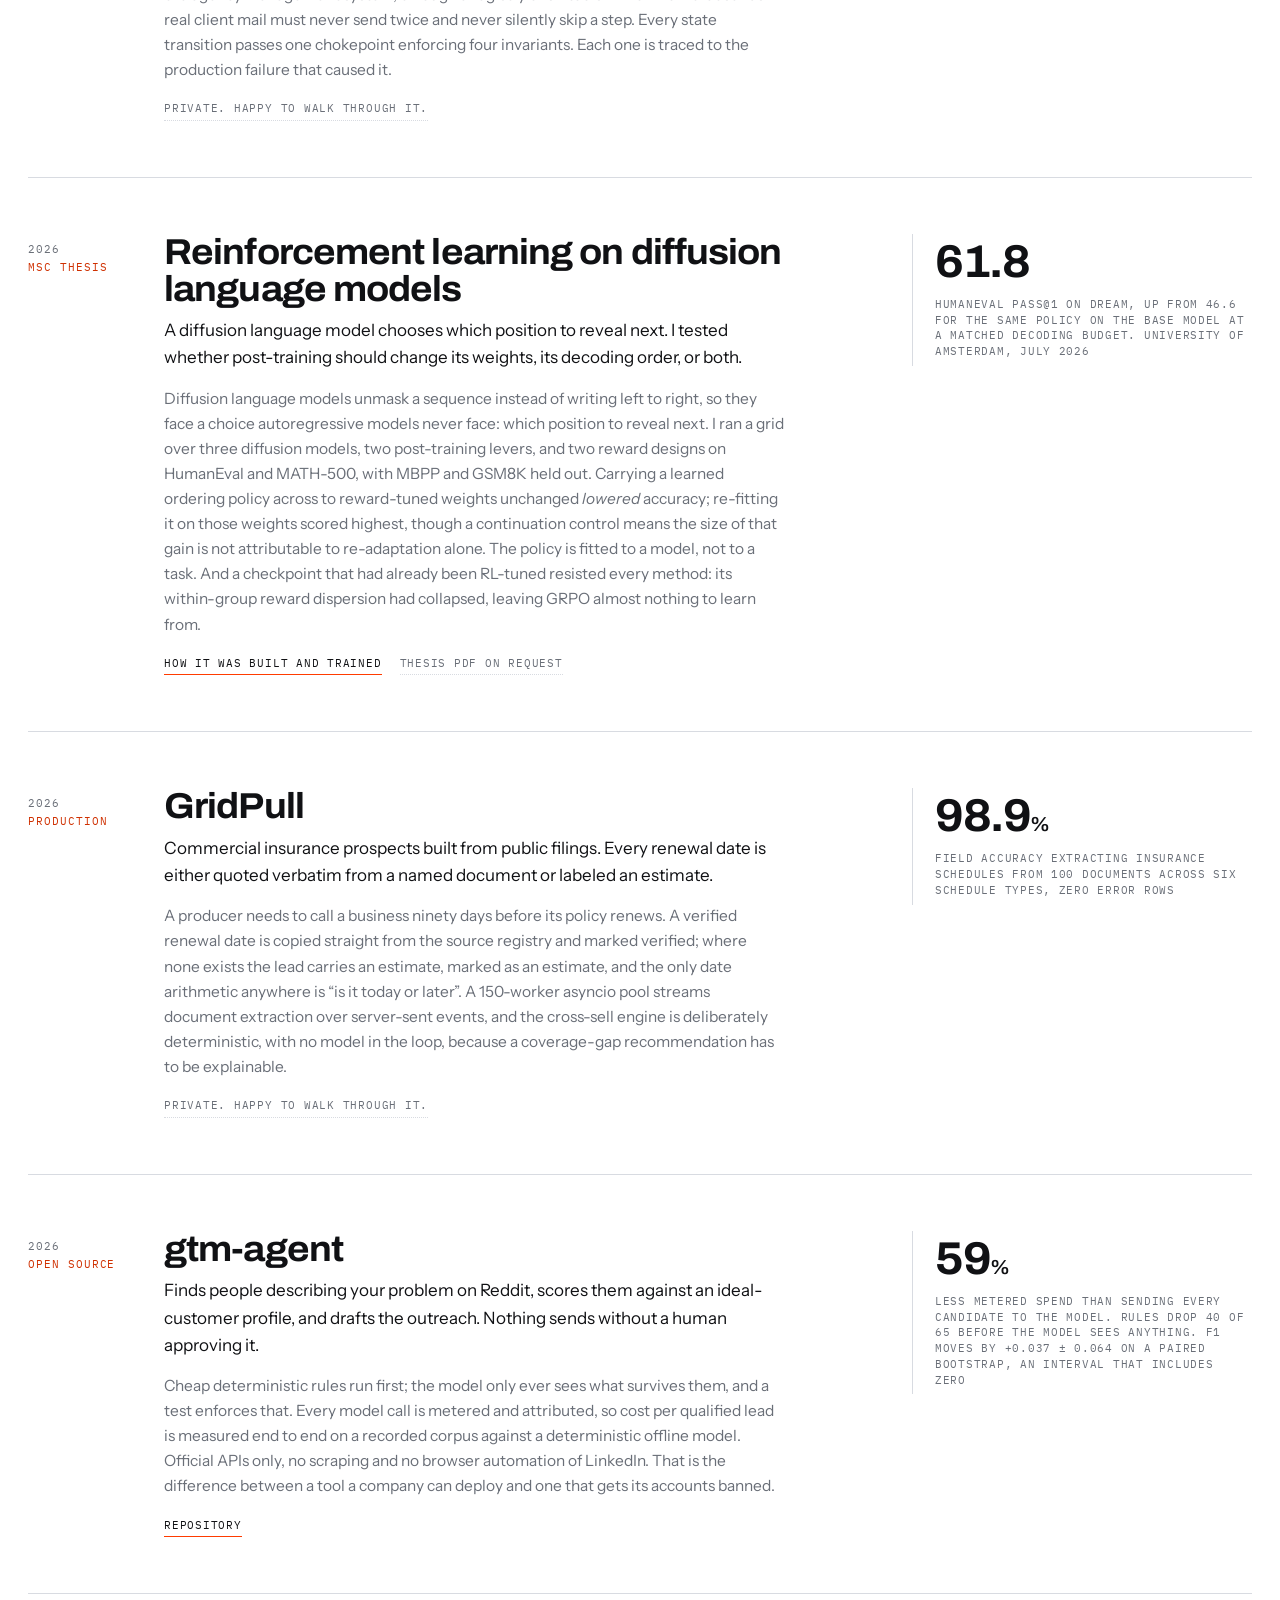
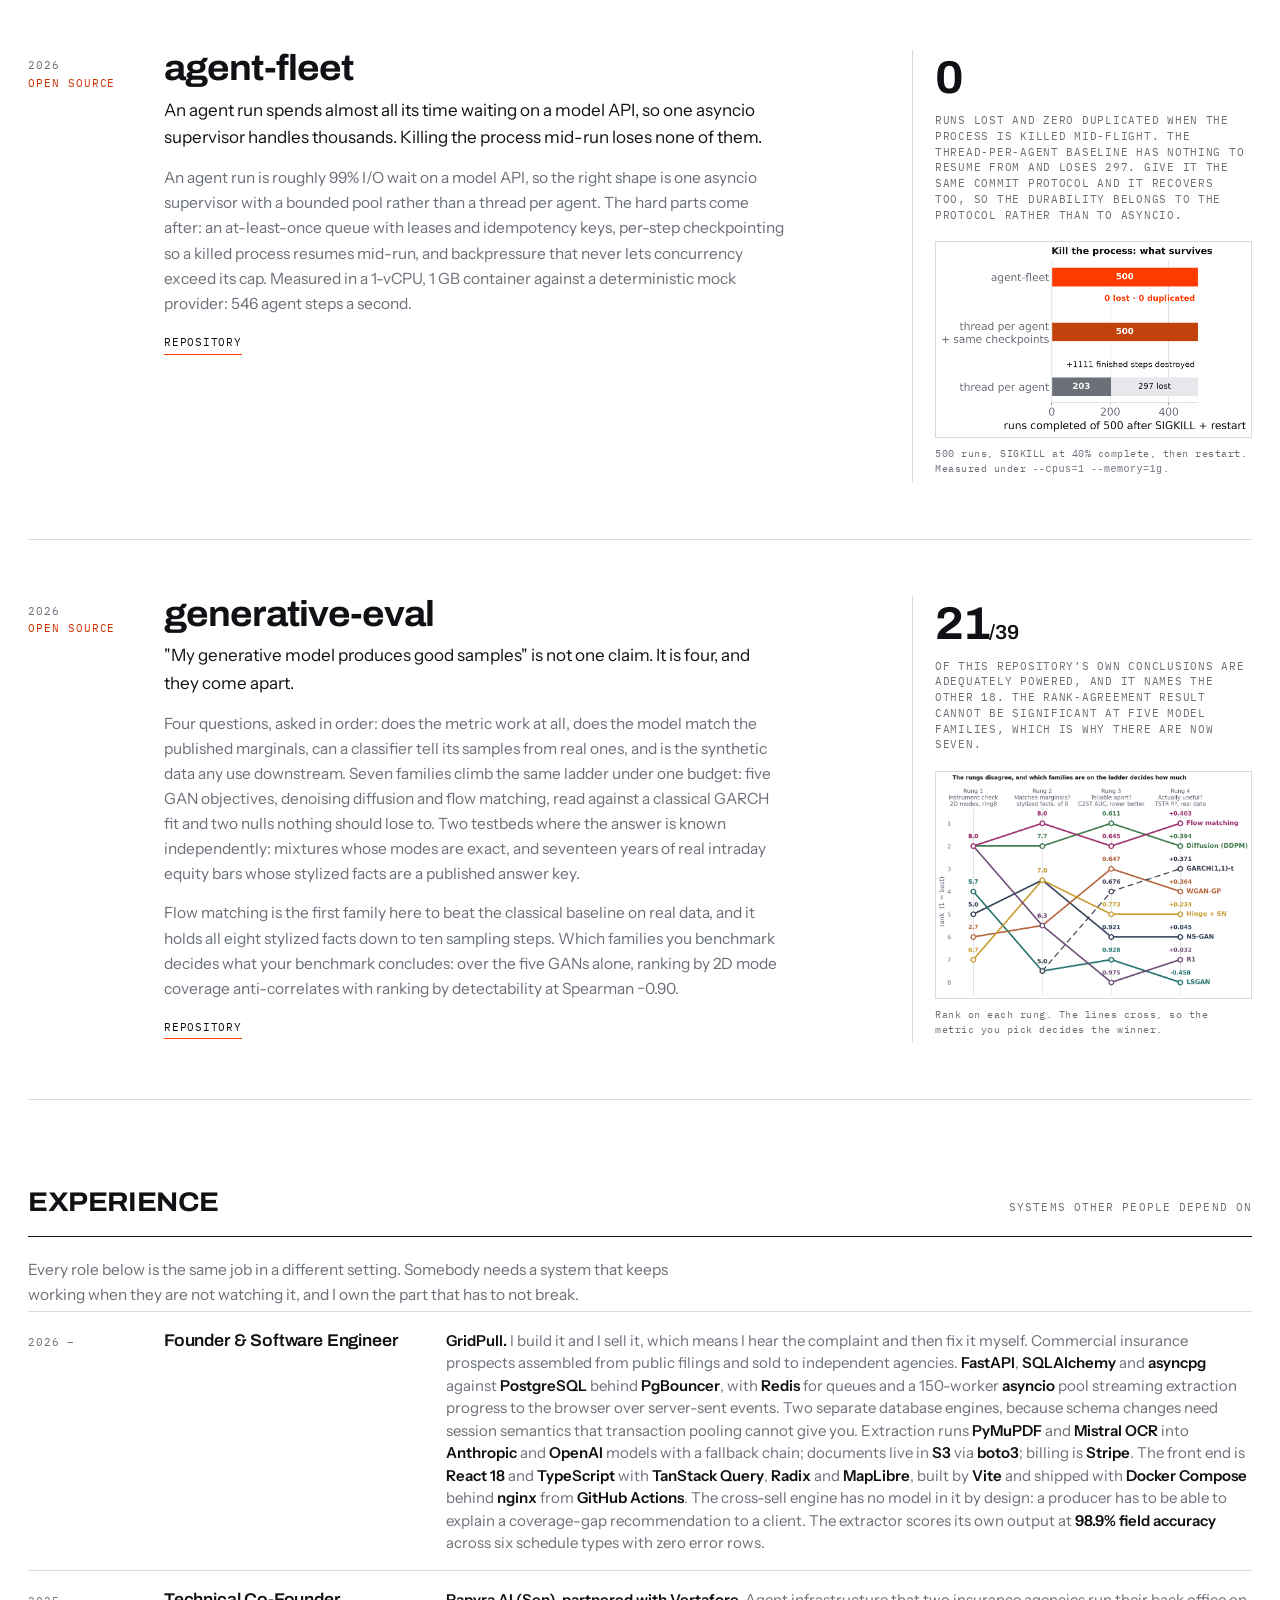
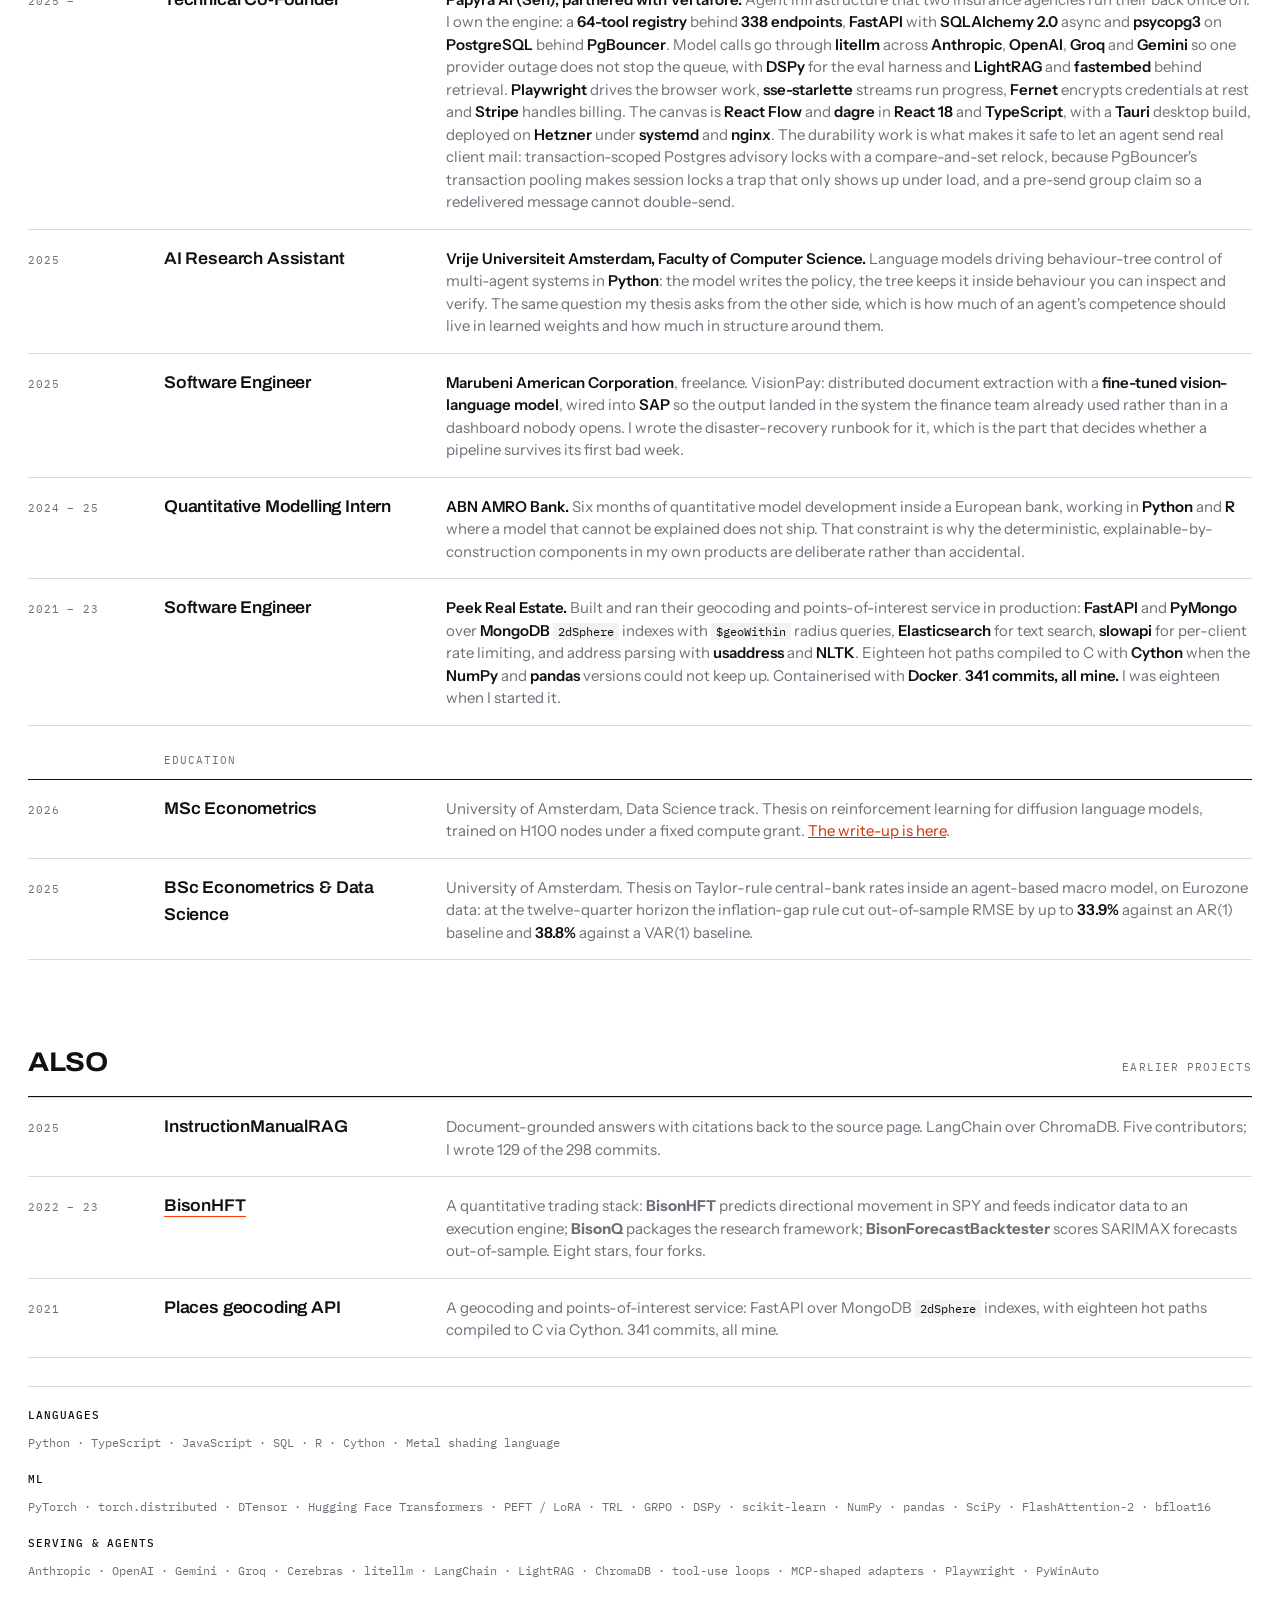
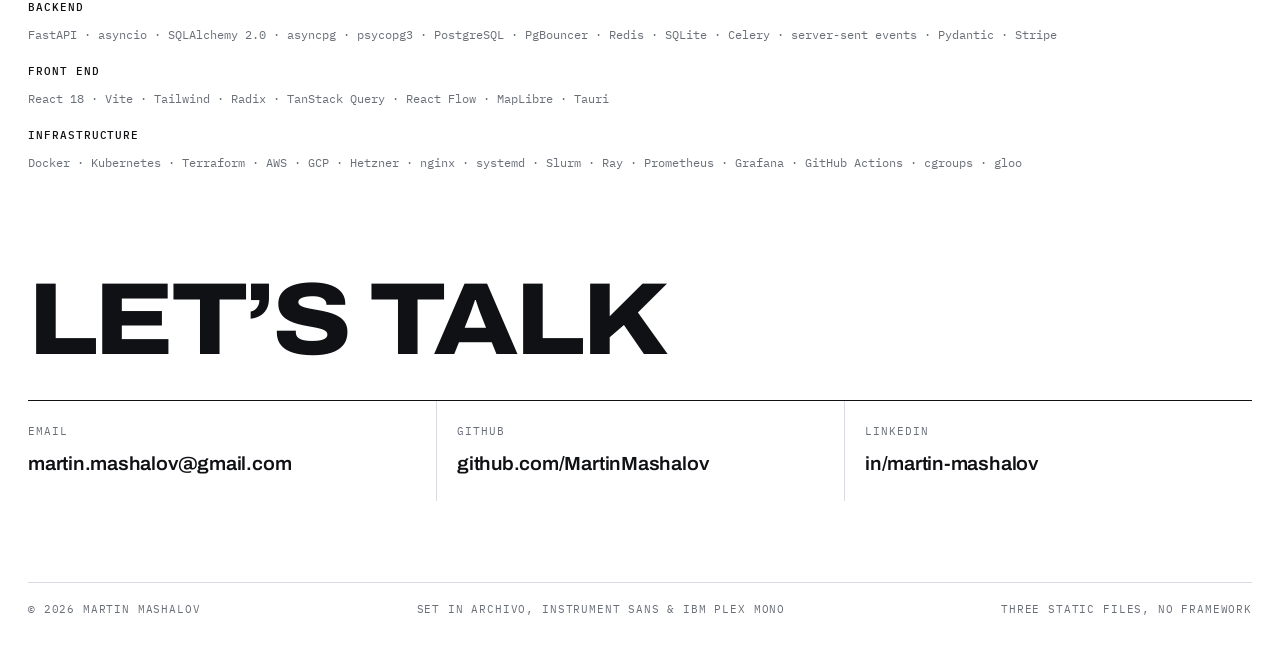
==== commit e41c0052: "Name the tools each role actually used The Experience rows described what was built without saying w" ====
--- a/index.html
+++ b/index.html
@@ -312,66 +312,80 @@
       <div class="row rv">
         <span class="yr">2026 &ndash;</span>
         <span class="nm">Founder &amp; Software Engineer</span>
-        <span class="ds"><b>GridPull.</b> I build it and I sell it, which means I hear the complaint
-        and then fix it myself. Commercial insurance prospects assembled from public filings and sold
-        to independent agencies. FastAPI and Postgres behind PgBouncer, a 150-worker asyncio pool
-        streaming extraction progress to the browser over server-sent events, and two separate
-        database engines because schema changes need session semantics that transaction pooling
-        cannot give you. The cross-sell engine has no model in it by design: a producer has to be able
-        to explain a coverage-gap recommendation to a client. The extractor scores its own output at
-        <b>98.9% field accuracy</b> across six schedule types with zero error rows.</span>
+        <span class="ds"><b>GridPull.</b> I build it and I sell it, which means I hear the complaint and then fix it
+        myself. Commercial insurance prospects assembled from public filings and sold to independent
+        agencies. <b>FastAPI</b>, <b>SQLAlchemy</b> and <b>asyncpg</b> against <b>PostgreSQL</b>
+        behind <b>PgBouncer</b>, with <b>Redis</b> for queues and a 150-worker <b>asyncio</b> pool
+        streaming extraction progress to the browser over server-sent events. Two separate database
+        engines, because schema changes need session semantics that transaction pooling cannot give
+        you. Extraction runs <b>PyMuPDF</b> and <b>Mistral OCR</b> into <b>Anthropic</b> and
+        <b>OpenAI</b> models with a fallback chain; documents live in <b>S3</b> via <b>boto3</b>;
+        billing is <b>Stripe</b>. The front end is <b>React 18</b> and <b>TypeScript</b> with
+        <b>TanStack Query</b>, <b>Radix</b> and <b>MapLibre</b>, built by <b>Vite</b> and shipped with
+        <b>Docker Compose</b> behind <b>nginx</b> from <b>GitHub Actions</b>. The cross-sell engine has
+        no model in it by design: a producer has to be able to explain a coverage-gap recommendation
+        to a client. The extractor scores its own output at <b>98.9% field accuracy</b> across six
+        schedule types with zero error rows.</span>
       </div>
 
       <div class="row rv">
         <span class="yr">2025 &ndash;</span>
         <span class="nm">Technical Co-Founder</span>
-        <span class="ds"><b>Papyra AI (Sen), partnered with Vertafore.</b> Agent infrastructure that
-        two insurance agencies run their back office on. I own the engine: a <b>64-tool registry</b>
-        behind <b>338 endpoints</b>, and the durability work that makes it safe to let an agent send
-        real client mail. Transaction-scoped Postgres advisory locks with a compare-and-set relock,
-        because PgBouncer's transaction pooling makes session locks a trap that only shows up under
-        load. A pre-send group claim so a redelivered message cannot double-send. Four invariants
-        enforced at one chokepoint, each traced to the production run that motivated it. I also wrote
-        the canvas edge router, a visibility graph with Dijkstra over inflated card corners, which
-        took connection overlaps from eight to zero.</span>
+        <span class="ds"><b>Papyra AI (Sen), partnered with Vertafore.</b> Agent infrastructure that two insurance
+        agencies run their back office on. I own the engine: a <b>64-tool registry</b> behind
+        <b>338 endpoints</b>, <b>FastAPI</b> with <b>SQLAlchemy 2.0</b> async and <b>psycopg3</b> on
+        <b>PostgreSQL</b> behind <b>PgBouncer</b>. Model calls go through <b>litellm</b> across
+        <b>Anthropic</b>, <b>OpenAI</b>, <b>Groq</b> and <b>Gemini</b> so one provider outage does not
+        stop the queue, with <b>DSPy</b> for the eval harness and <b>LightRAG</b> and
+        <b>fastembed</b> behind retrieval. <b>Playwright</b> drives the browser work,
+        <b>sse-starlette</b> streams run progress, <b>Fernet</b> encrypts credentials at rest and
+        <b>Stripe</b> handles billing. The canvas is <b>React Flow</b> and <b>dagre</b> in
+        <b>React 18</b> and <b>TypeScript</b>, with a <b>Tauri</b> desktop build, deployed on
+        <b>Hetzner</b> under <b>systemd</b> and <b>nginx</b>. The durability work is what makes it safe
+        to let an agent send real client mail: transaction-scoped Postgres advisory locks with a
+        compare-and-set relock, because PgBouncer's transaction pooling makes session locks a trap
+        that only shows up under load, and a pre-send group claim so a redelivered message cannot
+        double-send.</span>
       </div>
 
       <div class="row rv">
         <span class="yr">2025</span>
         <span class="nm">AI Research Assistant</span>
-        <span class="ds"><b>Vrije Universiteit Amsterdam, Faculty of Computer Science.</b> Language
-        models driving behaviour-tree control of multi-agent systems: the model writes the policy, the
-        tree keeps it inside behaviour you can inspect and verify. The same question my thesis asks
-        from the other side, which is how much of an agent's competence should live in learned weights
-        and how much in structure around them.</span>
+        <span class="ds"><b>Vrije Universiteit Amsterdam, Faculty of Computer Science.</b> Language models driving
+        behaviour-tree control of multi-agent systems in <b>Python</b>: the model writes the policy,
+        the tree keeps it inside behaviour you can inspect and verify. The same question my thesis
+        asks from the other side, which is how much of an agent's competence should live in learned
+        weights and how much in structure around them.</span>
       </div>
 
       <div class="row rv">
         <span class="yr">2025</span>
         <span class="nm">Software Engineer</span>
-        <span class="ds"><b>Marubeni American Corporation</b>, freelance. VisionPay: distributed
-        document extraction with a fine-tuned vision-language model, wired into SAP so the output
-        landed in the system the finance team already used rather than in a dashboard nobody opens.
-        I wrote the disaster-recovery runbook for it, which is the part that decides whether a
-        pipeline survives its first bad week.</span>
+        <span class="ds"><b>Marubeni American Corporation</b>, freelance. VisionPay: distributed document
+        extraction with a <b>fine-tuned vision-language model</b>, wired into <b>SAP</b> so the output
+        landed in the system the finance team already used rather than in a dashboard nobody opens. I
+        wrote the disaster-recovery runbook for it, which is the part that decides whether a pipeline
+        survives its first bad week.</span>
       </div>
 
       <div class="row rv">
         <span class="yr">2024 &ndash; 25</span>
         <span class="nm">Quantitative Modelling Intern</span>
-        <span class="ds"><b>ABN AMRO Bank.</b> Six months of quantitative model development inside a
-        European bank, where a model that cannot be explained does not ship. That constraint is why
-        the deterministic, explainable-by-construction components in my own products are deliberate
-        rather than accidental.</span>
+        <span class="ds"><b>ABN AMRO Bank.</b> Six months of quantitative model development inside a European bank,
+        working in <b>Python</b> and <b>R</b> where a model that cannot be explained does not ship.
+        That constraint is why the deterministic, explainable-by-construction components in my own
+        products are deliberate rather than accidental.</span>
       </div>
 
       <div class="row rv">
         <span class="yr">2021 &ndash; 23</span>
         <span class="nm">Software Engineer</span>
-        <span class="ds"><b>Peek Real Estate.</b> Built and ran their geocoding and points-of-interest
-        service in production: FastAPI over MongoDB <code>2dSphere</code> indexes with
-        <code>$geoWithin</code> radius queries, Elasticsearch, per-client rate limiting, and eighteen
-        hot paths compiled to C with Cython when the Python versions could not keep up.
+        <span class="ds"><b>Peek Real Estate.</b> Built and ran their geocoding and points-of-interest service in
+        production: <b>FastAPI</b> and <b>PyMongo</b> over <b>MongoDB</b> <code>2dSphere</code>
+        indexes with <code>$geoWithin</code> radius queries, <b>Elasticsearch</b> for text search,
+        <b>slowapi</b> for per-client rate limiting, and address parsing with <b>usaddress</b> and
+        <b>NLTK</b>. Eighteen hot paths compiled to C with <b>Cython</b> when the <b>NumPy</b> and
+        <b>pandas</b> versions could not keep up. Containerised with <b>Docker</b>.
         <b>341 commits, all mine.</b> I was eighteen when I started it.</span>
       </div>
 
@@ -421,9 +435,22 @@
       </div>
     </div>
     <p class="stackline rv">
-      <b>Stack</b>
-      Python · PyTorch · FastAPI · asyncio · PostgreSQL · Redis · TypeScript · React ·
-      Docker · Terraform · Kubernetes · AWS · GCP · Prometheus · Playwright
+      <b>Languages</b>
+      Python · TypeScript · JavaScript · SQL · R · Cython · Metal shading language
+      <b>ML</b>
+      PyTorch · torch.distributed · DTensor · Hugging Face Transformers · PEFT / LoRA · TRL · GRPO ·
+      DSPy · scikit-learn · NumPy · pandas · SciPy · FlashAttention-2 · bfloat16
+      <b>Serving &amp; agents</b>
+      Anthropic · OpenAI · Gemini · Groq · Cerebras · litellm · LangChain · LightRAG · ChromaDB ·
+      tool-use loops · MCP-shaped adapters · Playwright · PyWinAuto
+      <b>Backend</b>
+      FastAPI · asyncio · SQLAlchemy 2.0 · asyncpg · psycopg3 · PostgreSQL · PgBouncer · Redis ·
+      SQLite · Celery · server-sent events · Pydantic · Stripe
+      <b>Front end</b>
+      React 18 · Vite · Tailwind · Radix · TanStack Query · React Flow · MapLibre · Tauri
+      <b>Infrastructure</b>
+      Docker · Kubernetes · Terraform · AWS · GCP · Hetzner · nginx · systemd · Slurm · Ray ·
+      Prometheus · Grafana · GitHub Actions · cgroups · gloo
     </p>
   </section>
 
--- a/styles.css
+++ b/styles.css
@@ -778,3 +778,15 @@
 }
 .row .ds b { color: var(--ink); font-weight: 600; }
 .row .ds a { color: var(--accent-text); }
+
+/* the stack becomes a labelled list once it is grouped by kind */
+.stackline b {
+  display: block;
+  font-weight: 500;
+  font-size: 10.5px;
+  letter-spacing: 0.09em;
+  text-transform: uppercase;
+  color: var(--ink);
+  margin: 14px 0 5px;
+}
+.stackline b:first-child { margin-top: 0; }
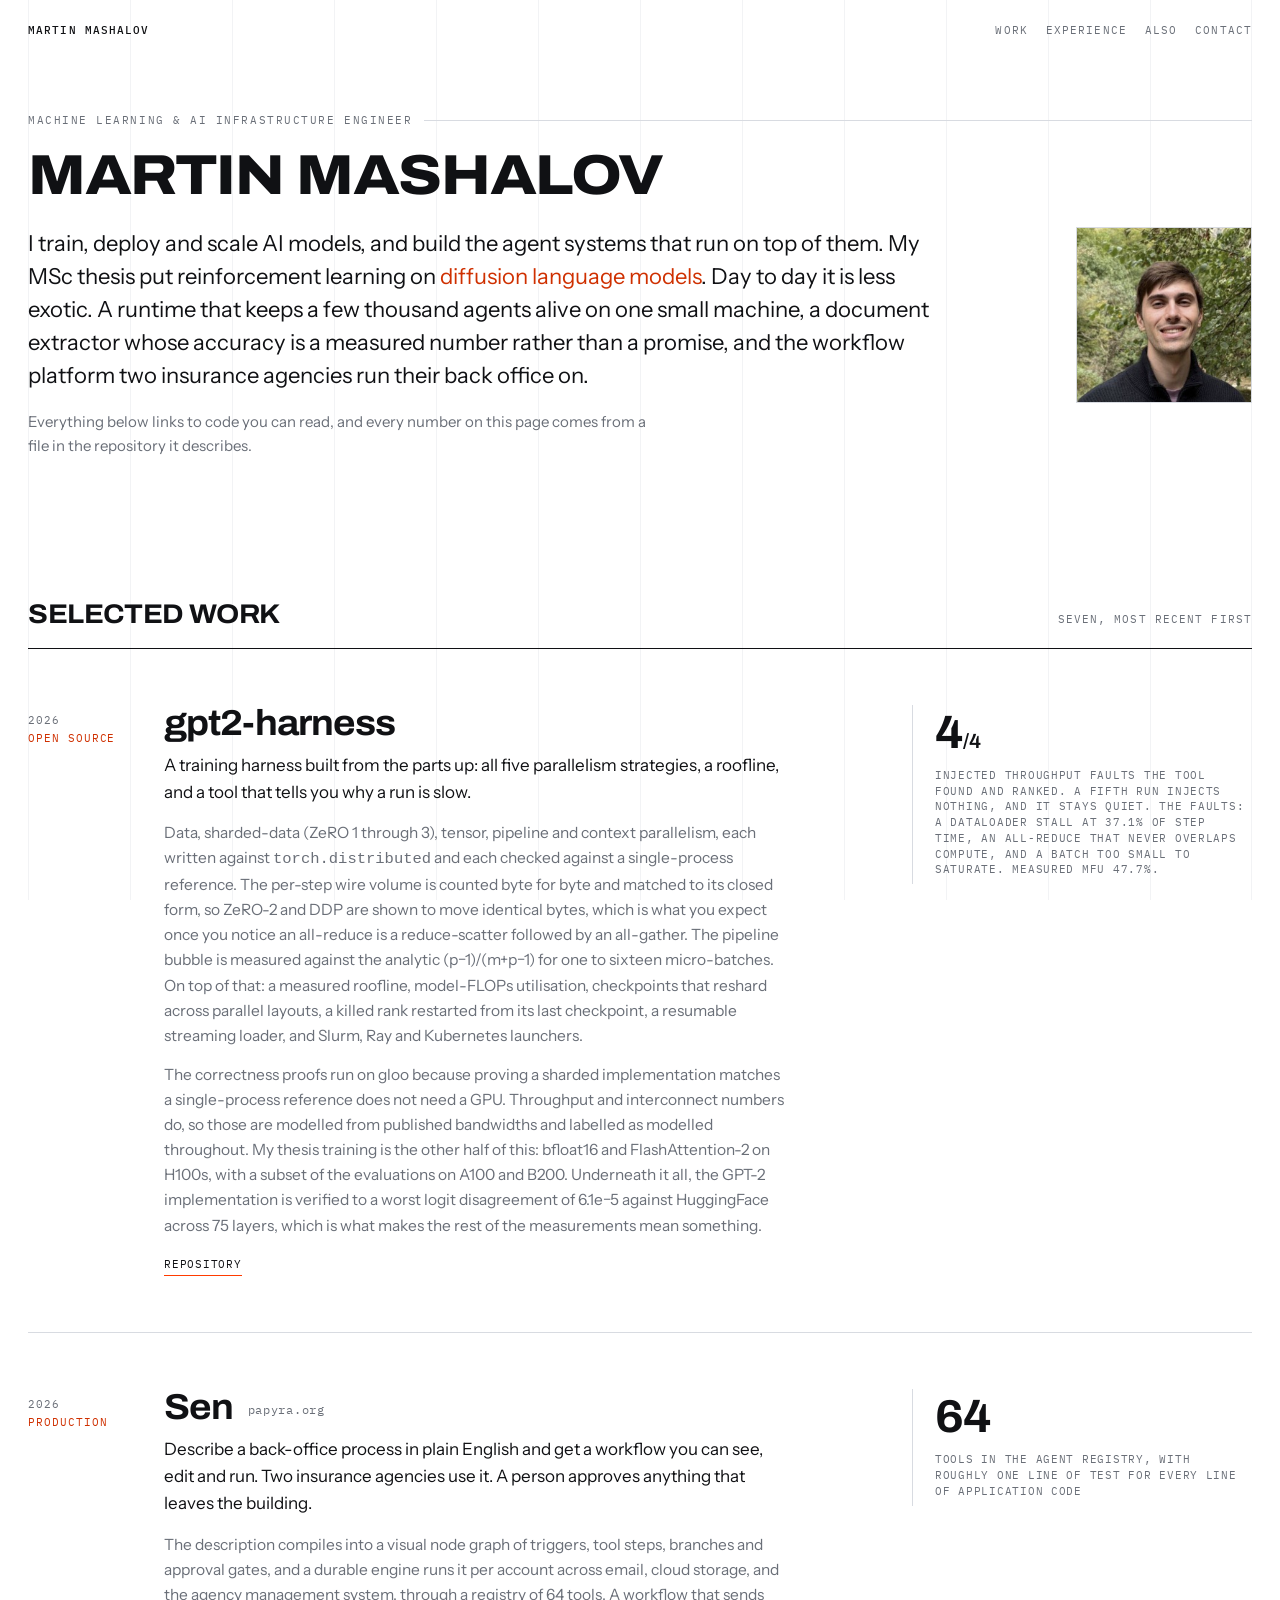
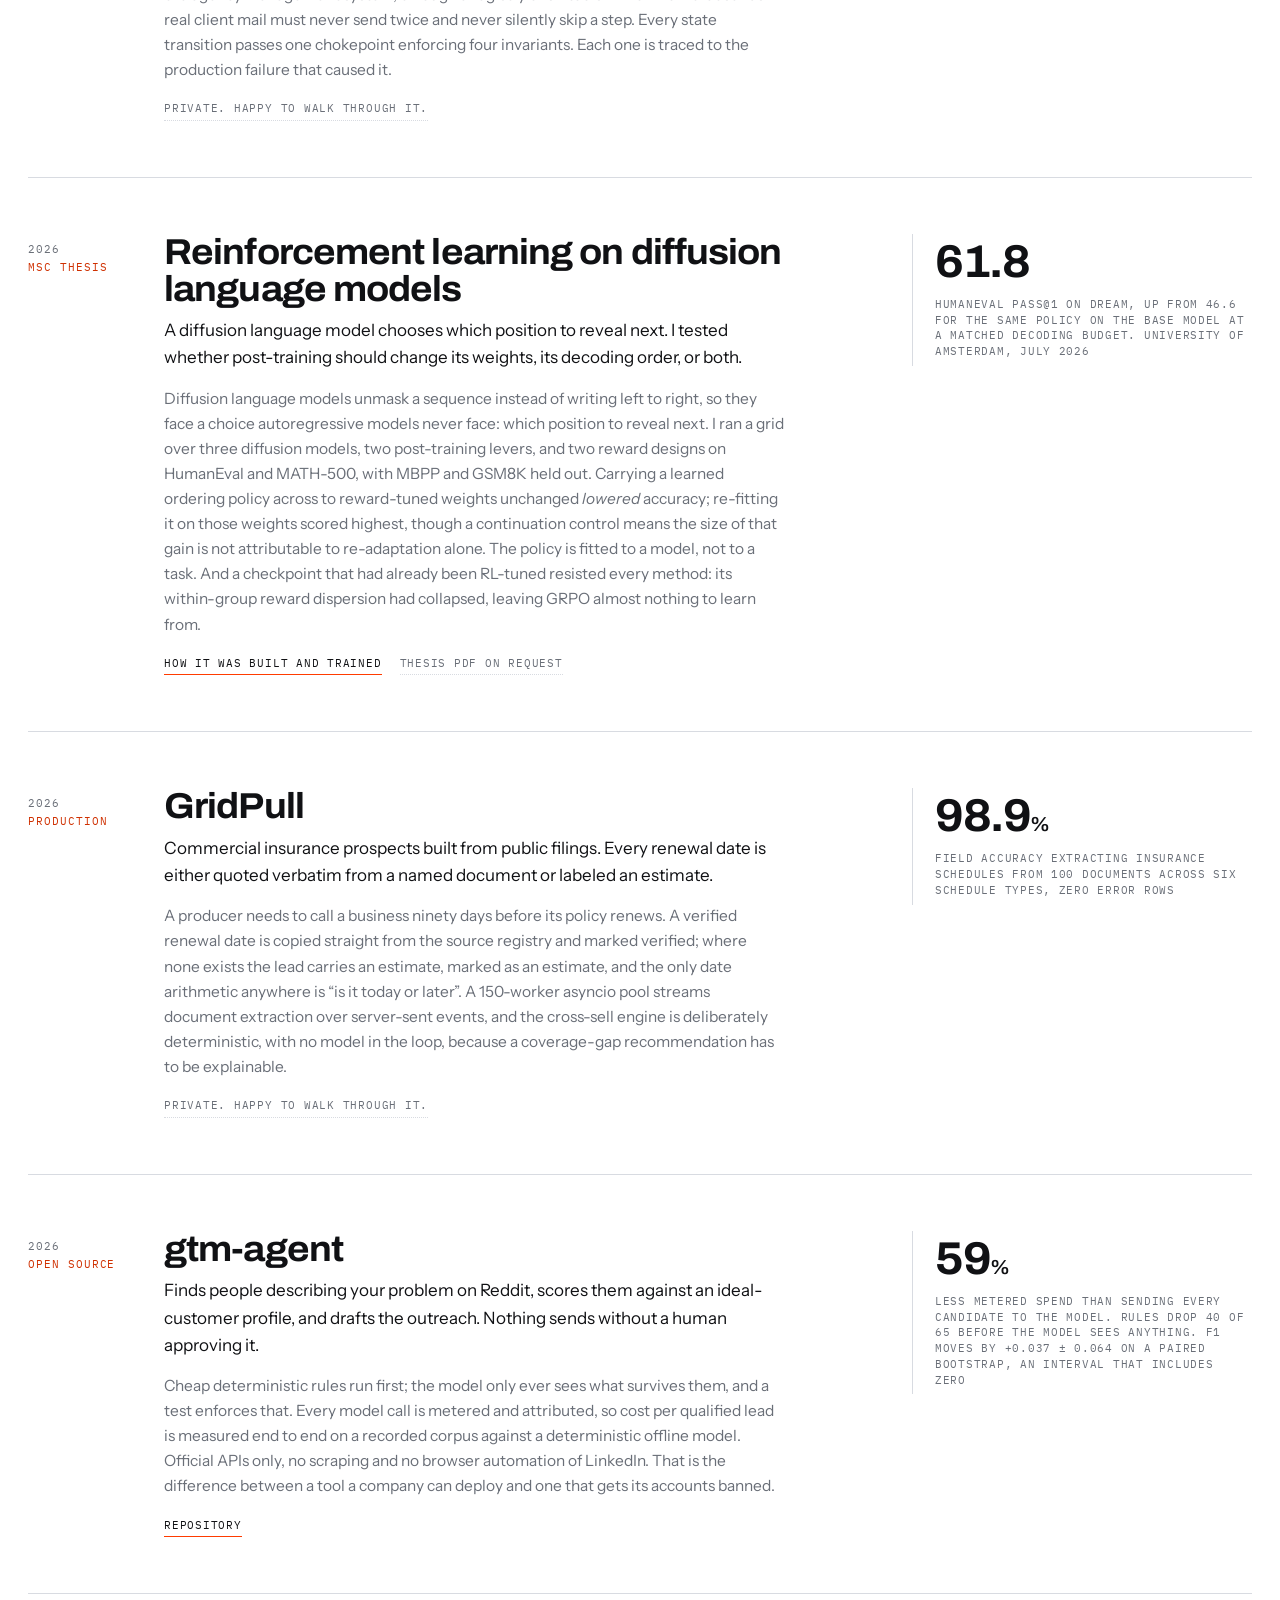
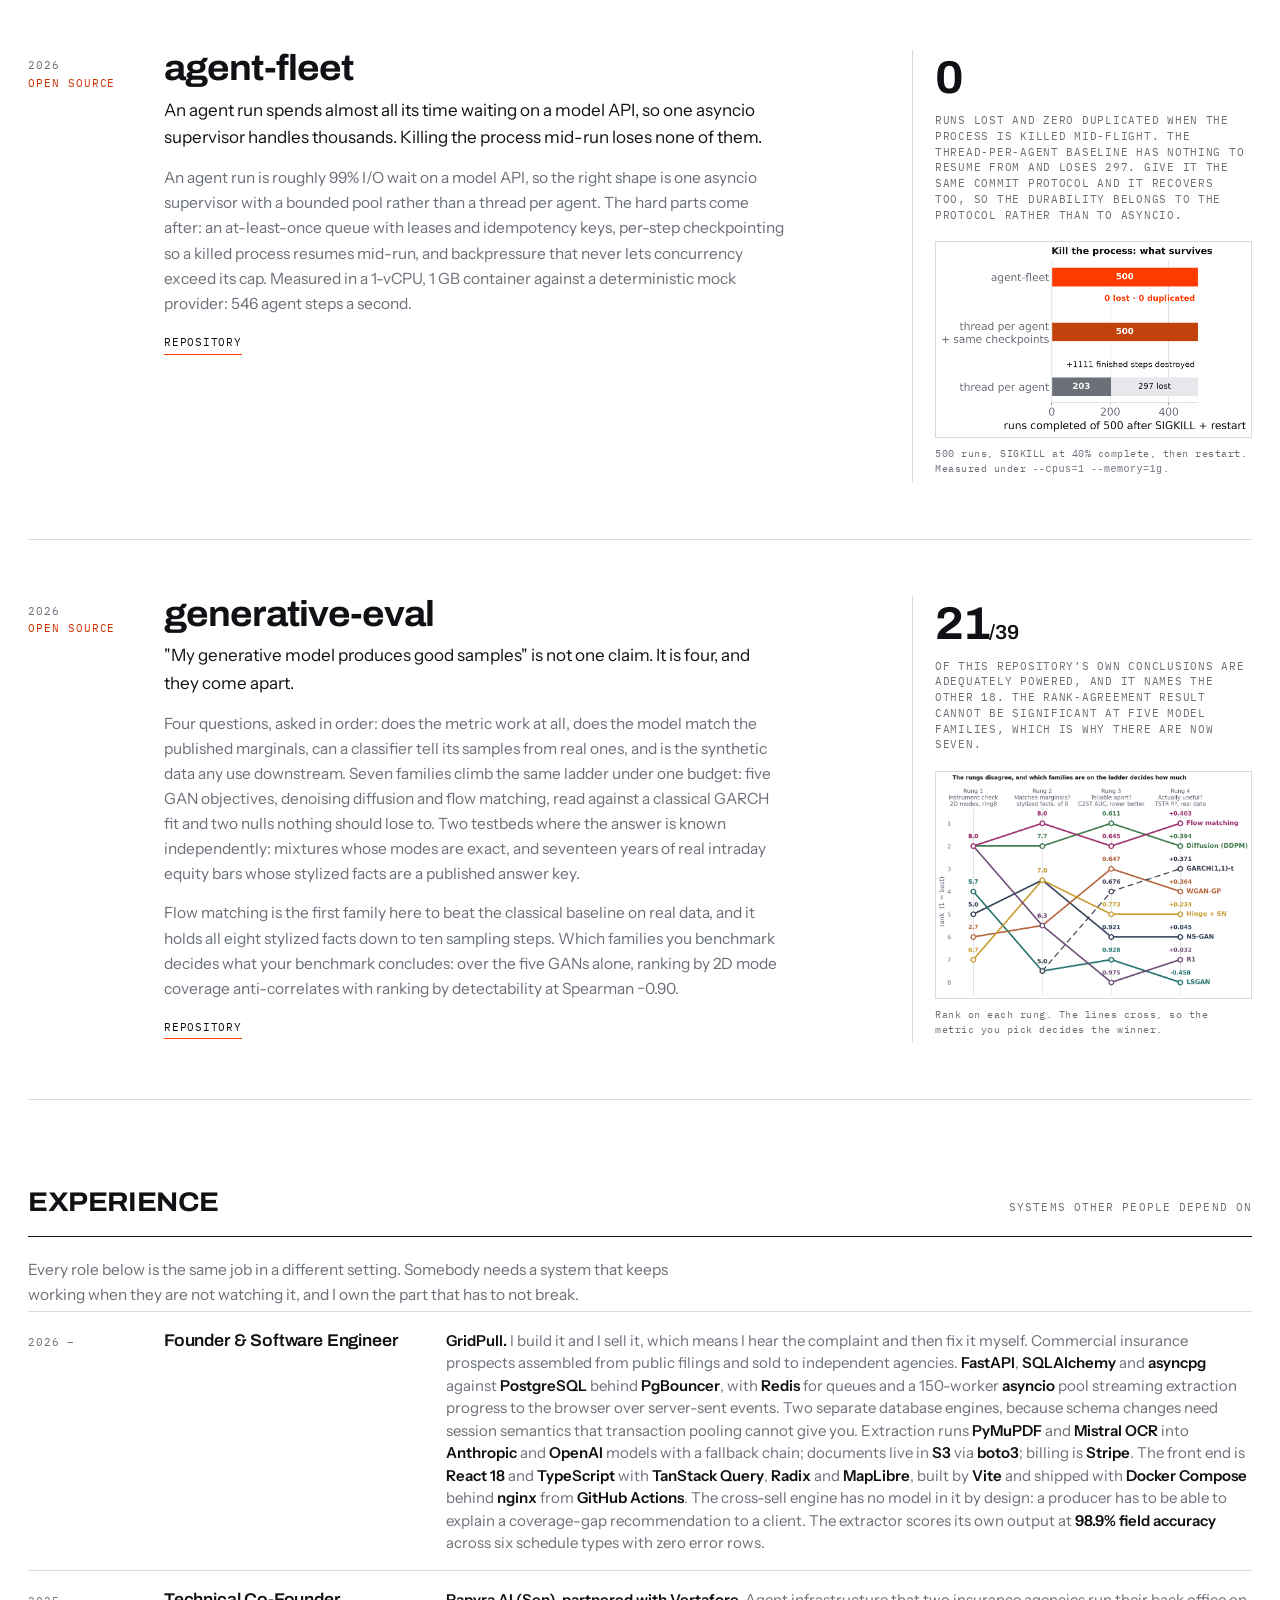
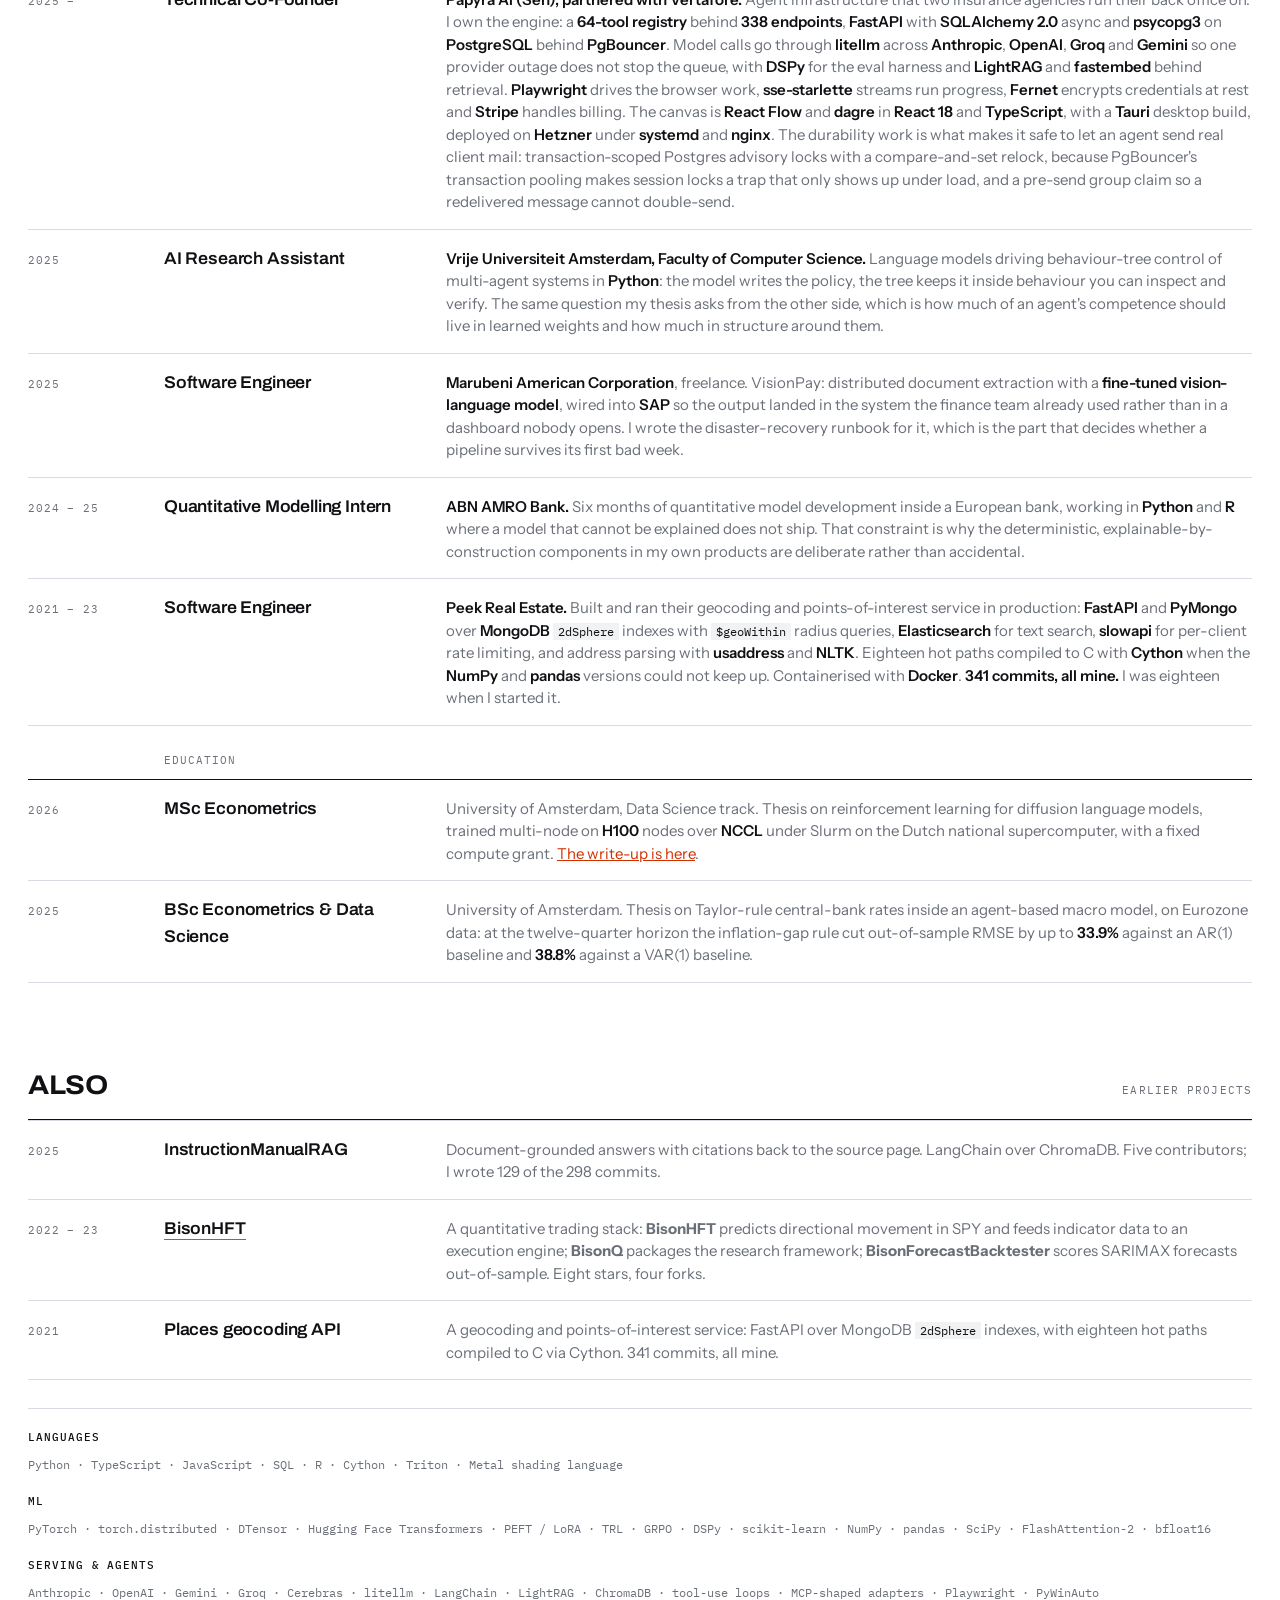
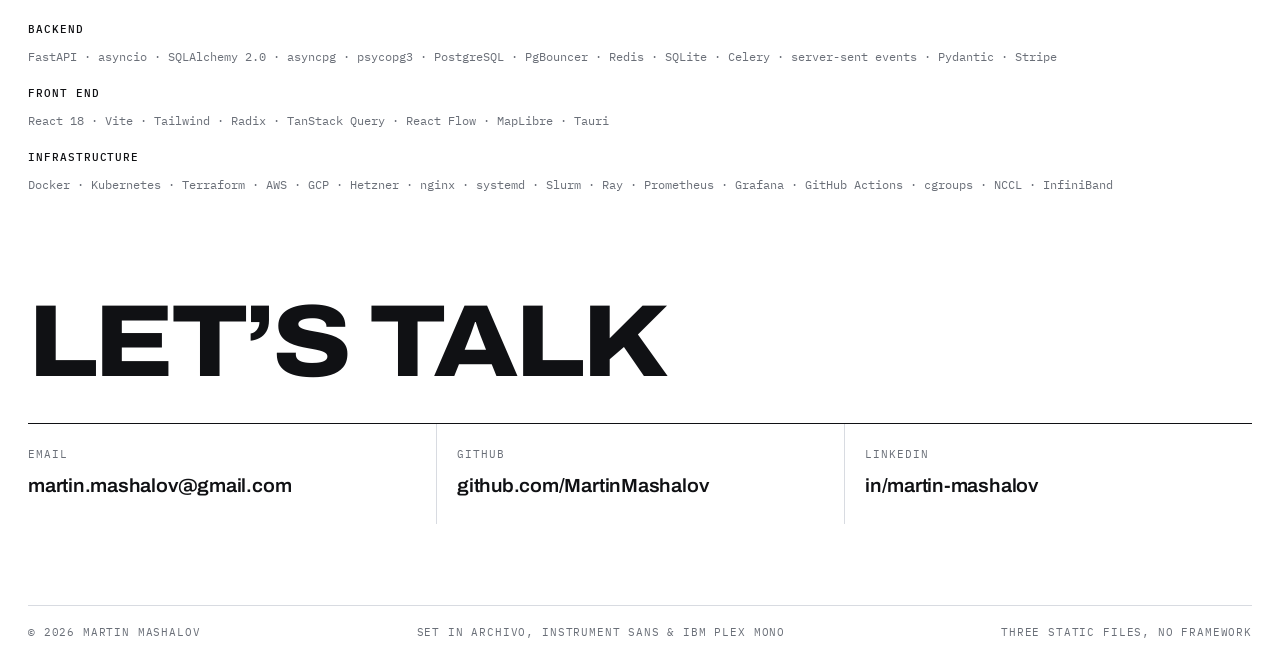
==== commit 6f499fbf: "Restore NCCL and Triton, and say where the multi-node training ran I removed both on the reasoning t" ====
--- a/index.html
+++ b/index.html
@@ -394,8 +394,9 @@
       <div class="row rv">
         <span class="yr">2026</span>
         <span class="nm">MSc Econometrics</span>
-        <span class="ds">University of Amsterdam, Data Science track. Thesis on reinforcement learning
-        for diffusion language models, trained on H100 nodes under a fixed compute grant.
+        <span class="ds">University of Amsterdam, Data Science track. Thesis on reinforcement learning for diffusion
+        language models, trained multi-node on <b>H100</b> nodes over <b>NCCL</b> under Slurm on the
+        Dutch national supercomputer, with a fixed compute grant.
         <a href="thesis.html">The write-up is here</a>.</span>
       </div>
 
@@ -436,7 +437,7 @@
     </div>
     <p class="stackline rv">
       <b>Languages</b>
-      Python · TypeScript · JavaScript · SQL · R · Cython · Metal shading language
+      Python · TypeScript · JavaScript · SQL · R · Cython · Triton · Metal shading language
       <b>ML</b>
       PyTorch · torch.distributed · DTensor · Hugging Face Transformers · PEFT / LoRA · TRL · GRPO ·
       DSPy · scikit-learn · NumPy · pandas · SciPy · FlashAttention-2 · bfloat16
@@ -450,7 +451,7 @@
       React 18 · Vite · Tailwind · Radix · TanStack Query · React Flow · MapLibre · Tauri
       <b>Infrastructure</b>
       Docker · Kubernetes · Terraform · AWS · GCP · Hetzner · nginx · systemd · Slurm · Ray ·
-      Prometheus · Grafana · GitHub Actions · cgroups · gloo
+      Prometheus · Grafana · GitHub Actions · cgroups · NCCL · InfiniBand
     </p>
   </section>
 
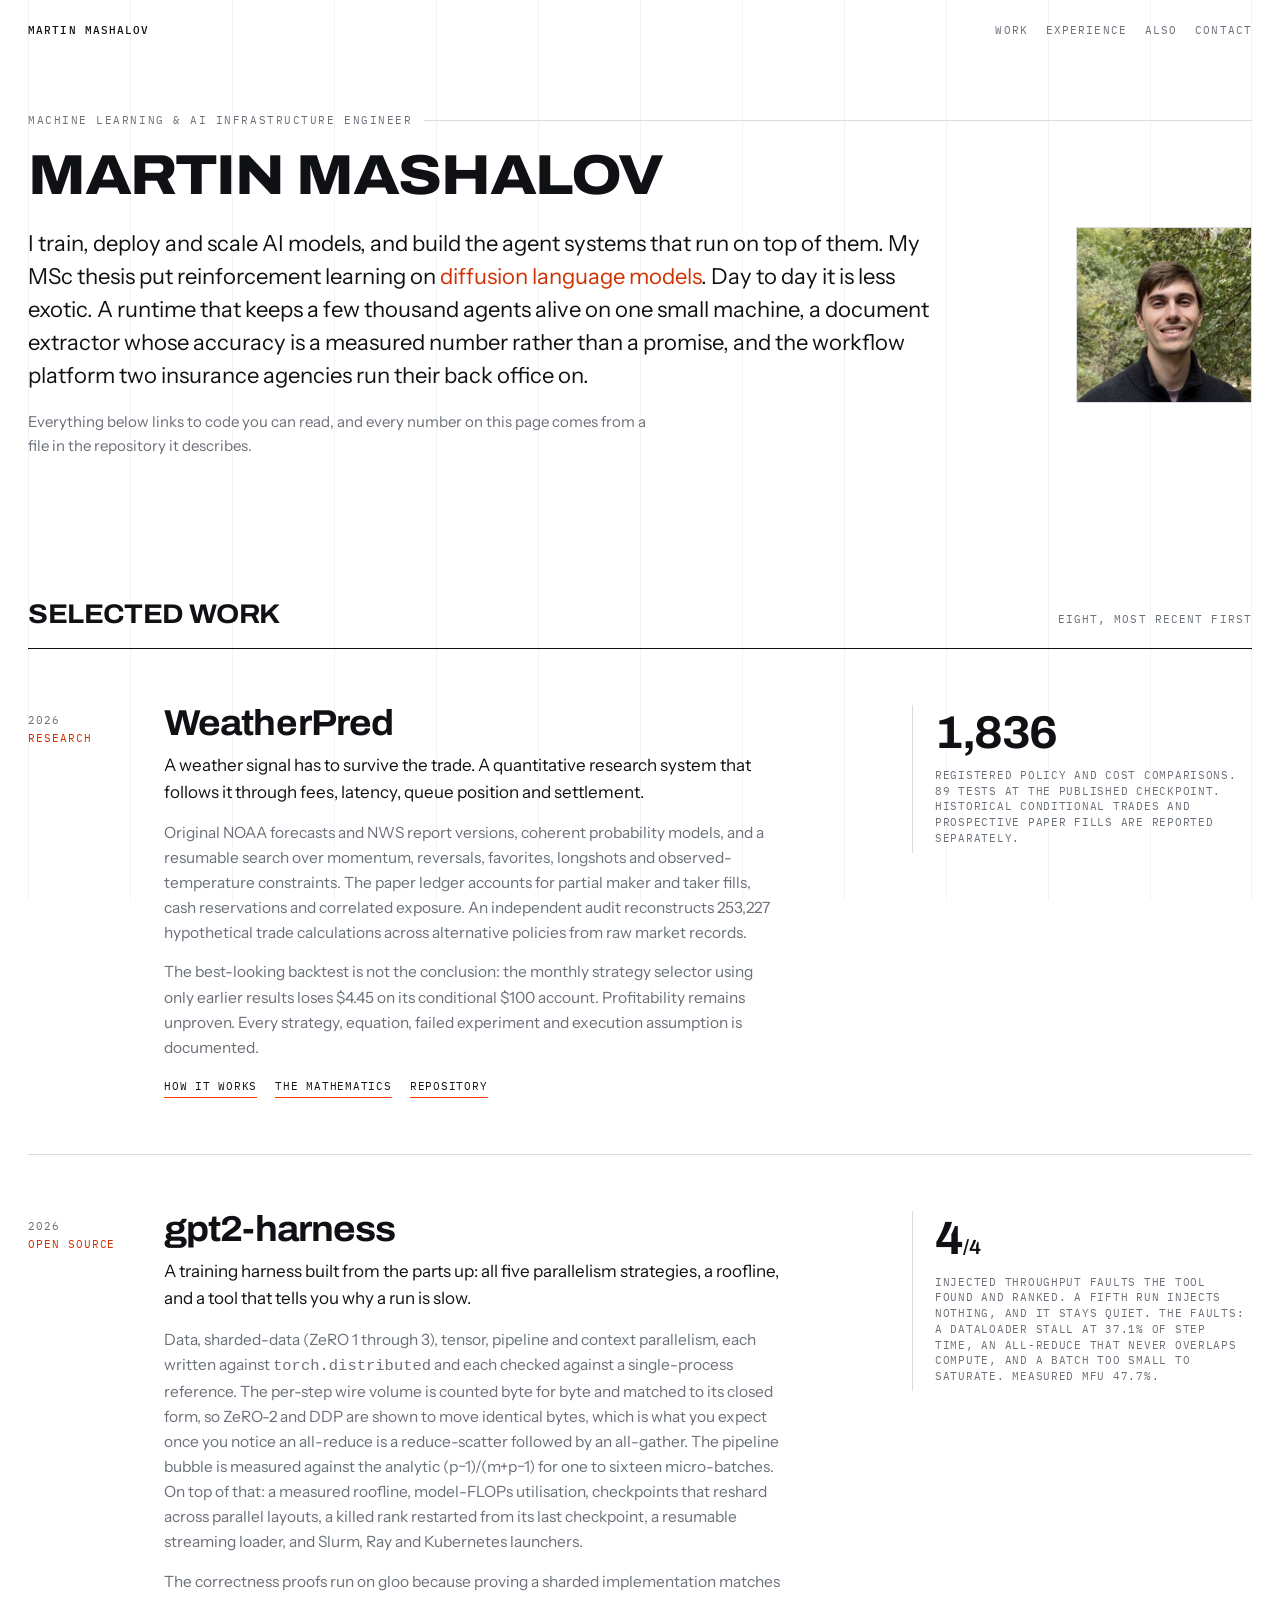
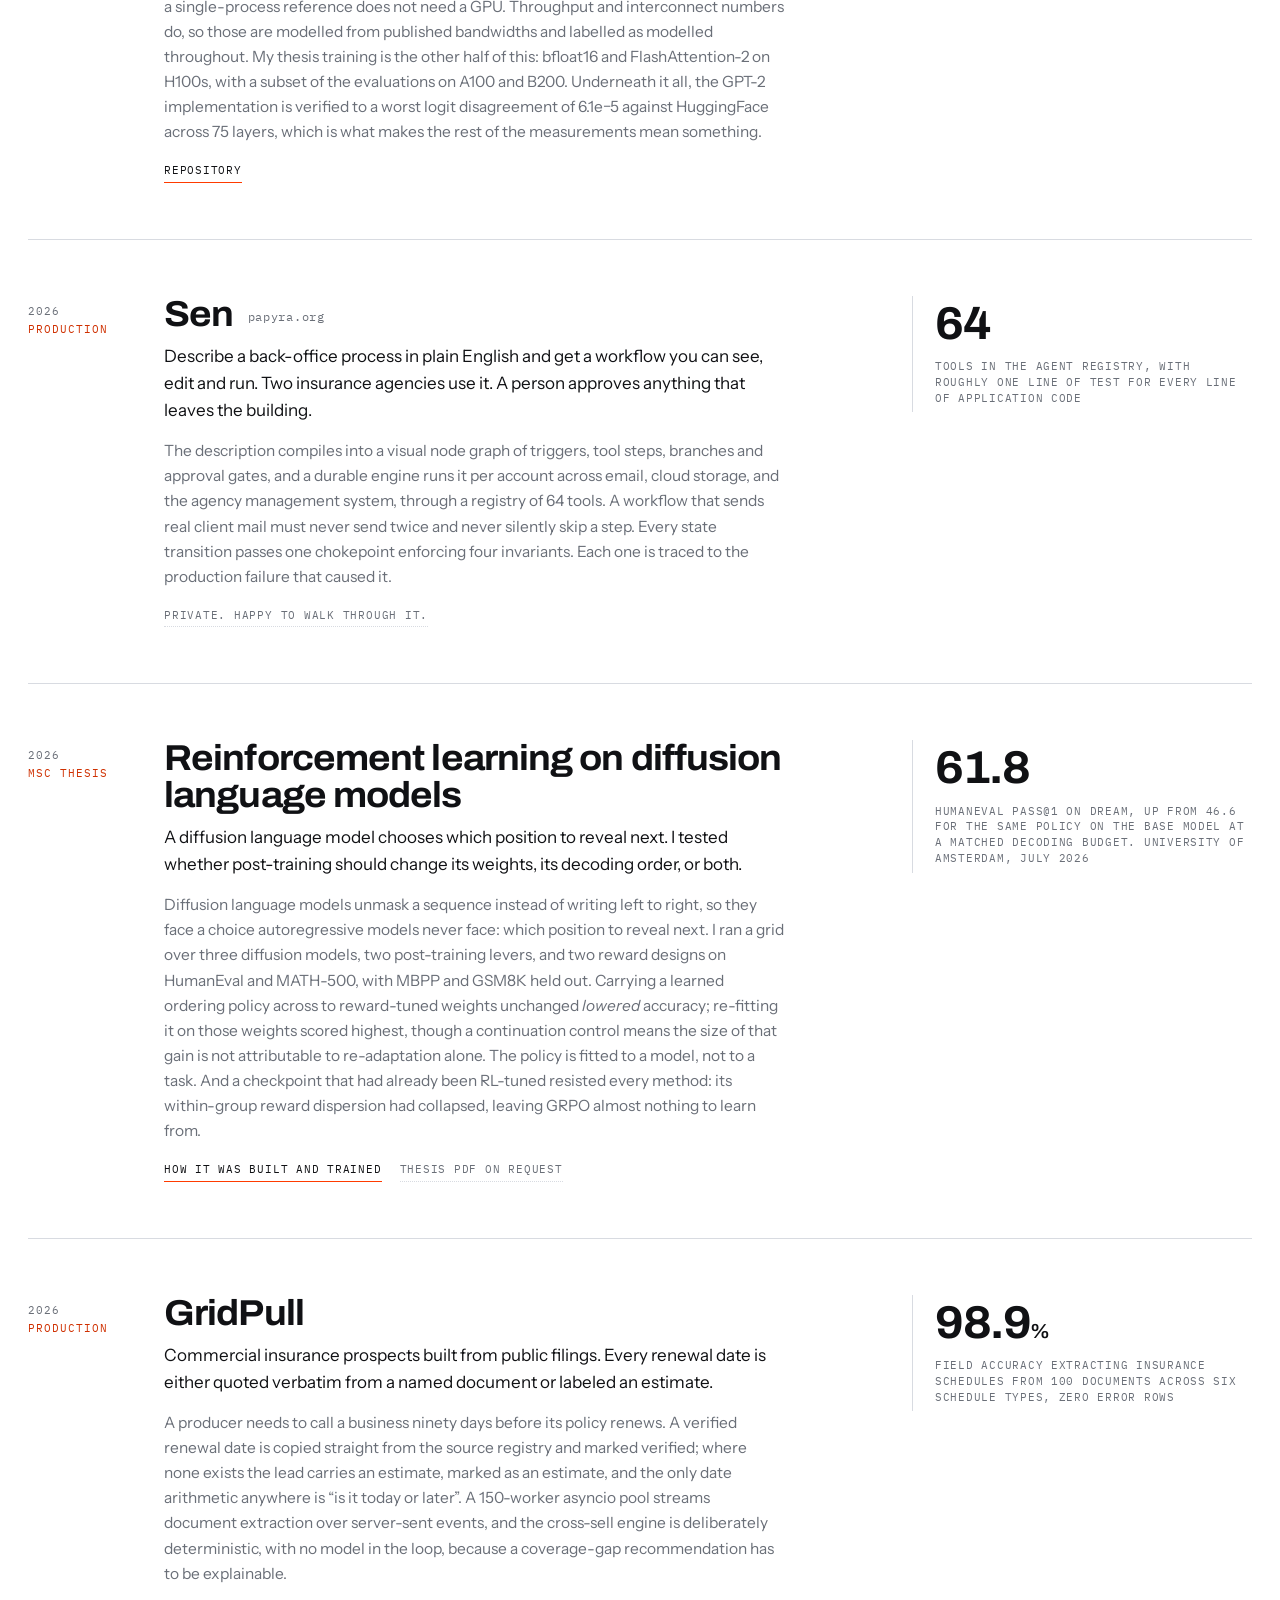
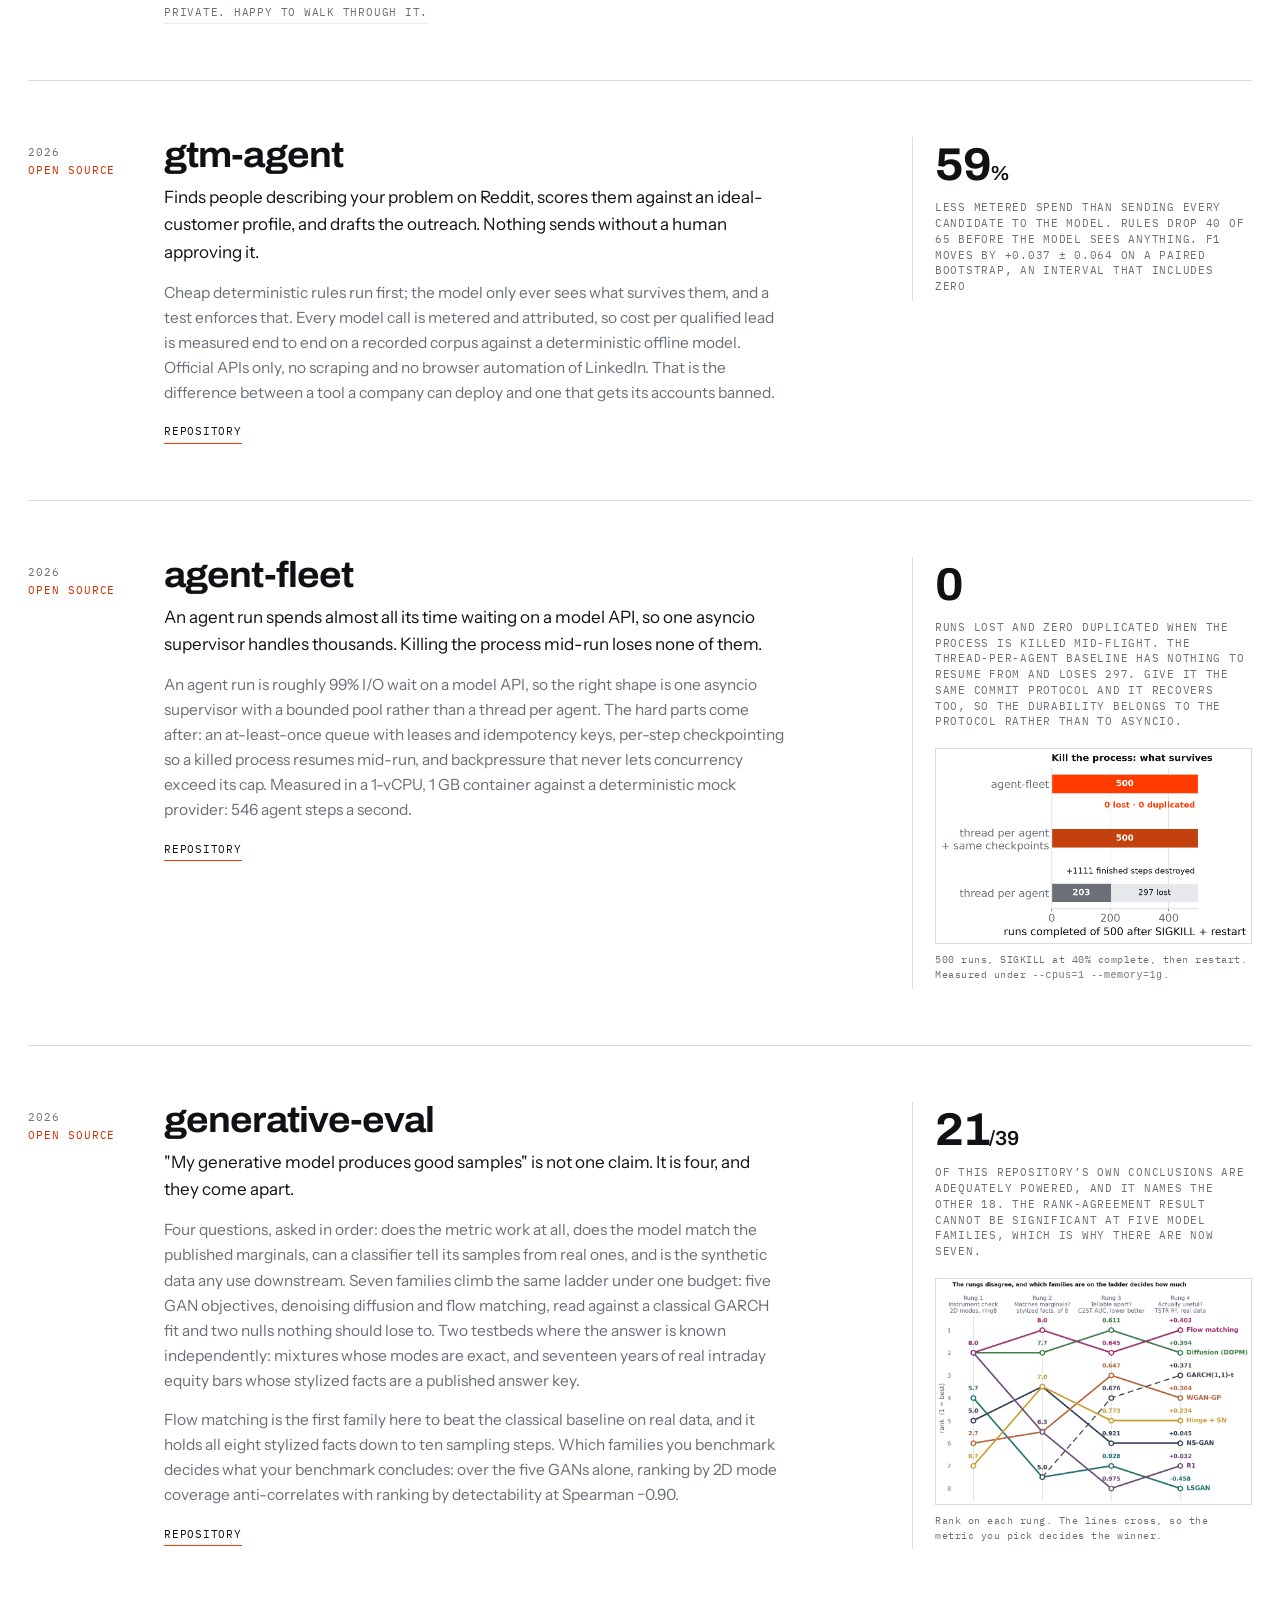
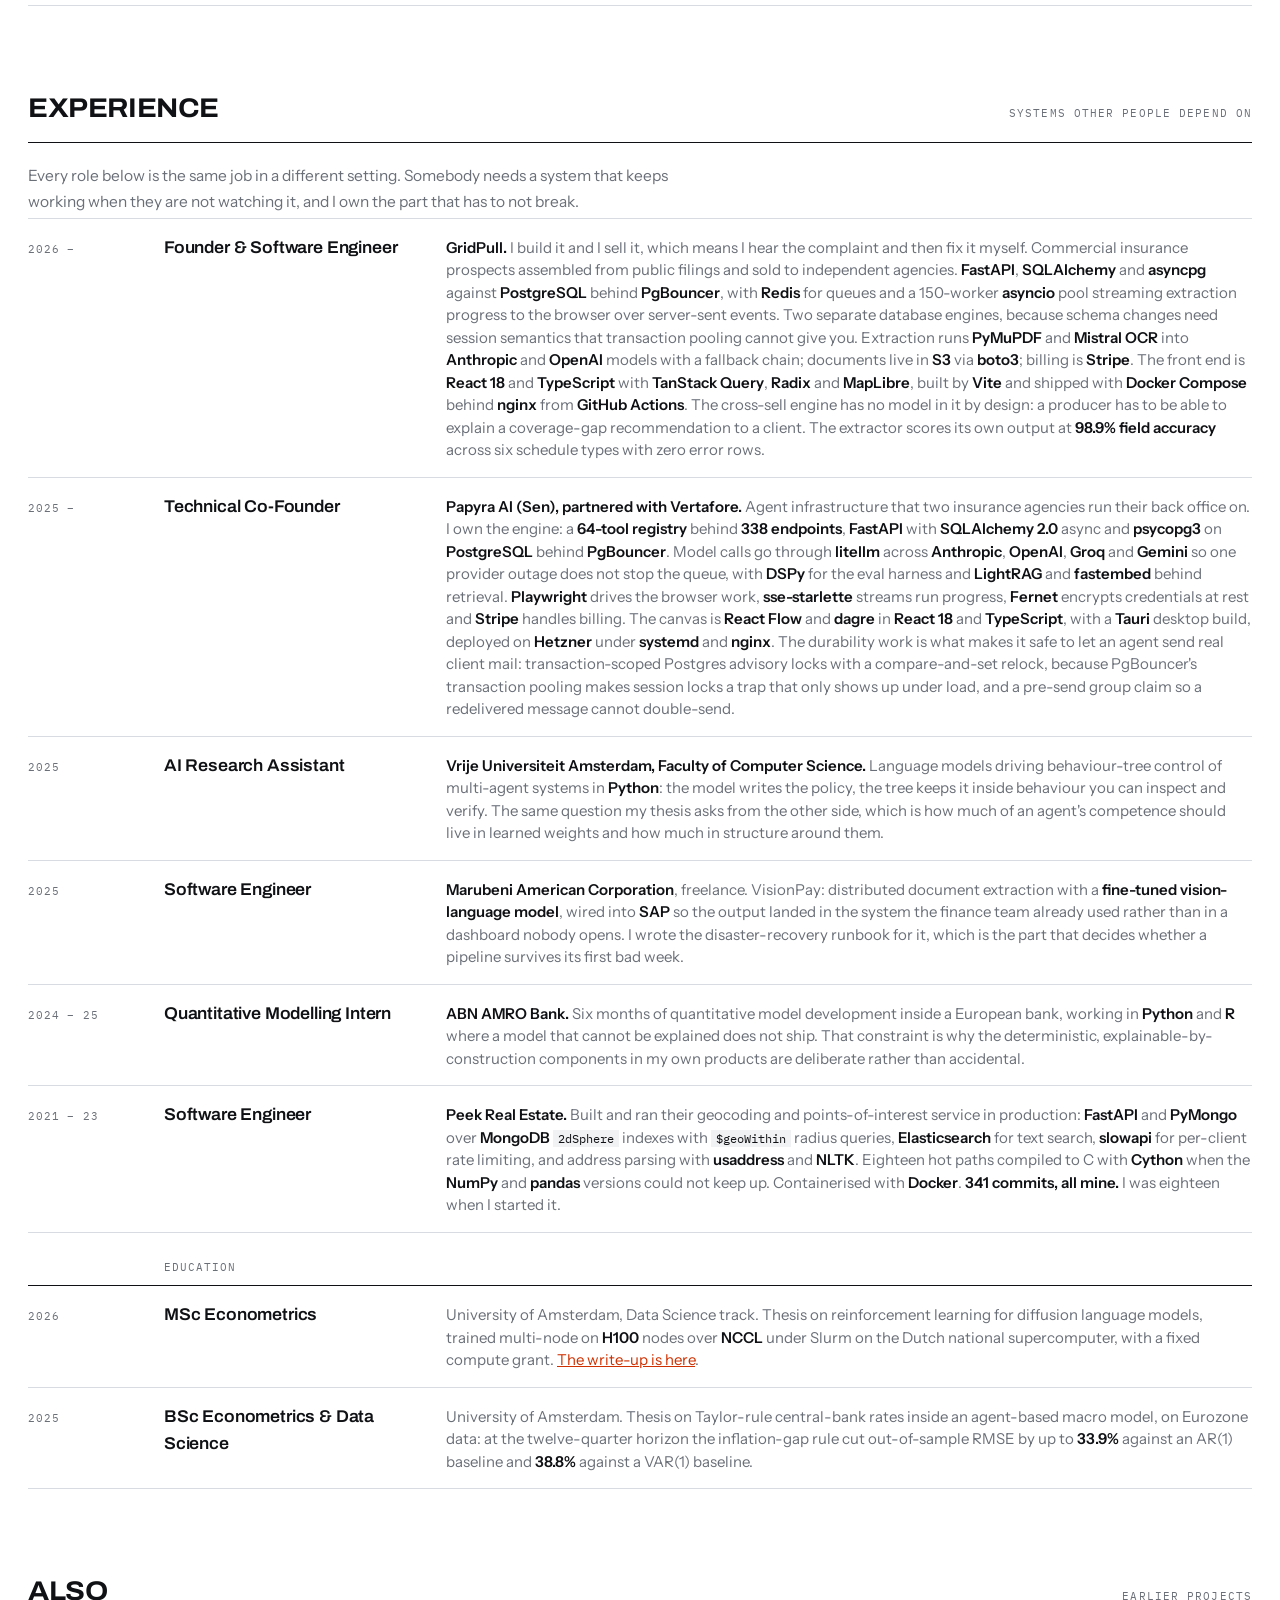
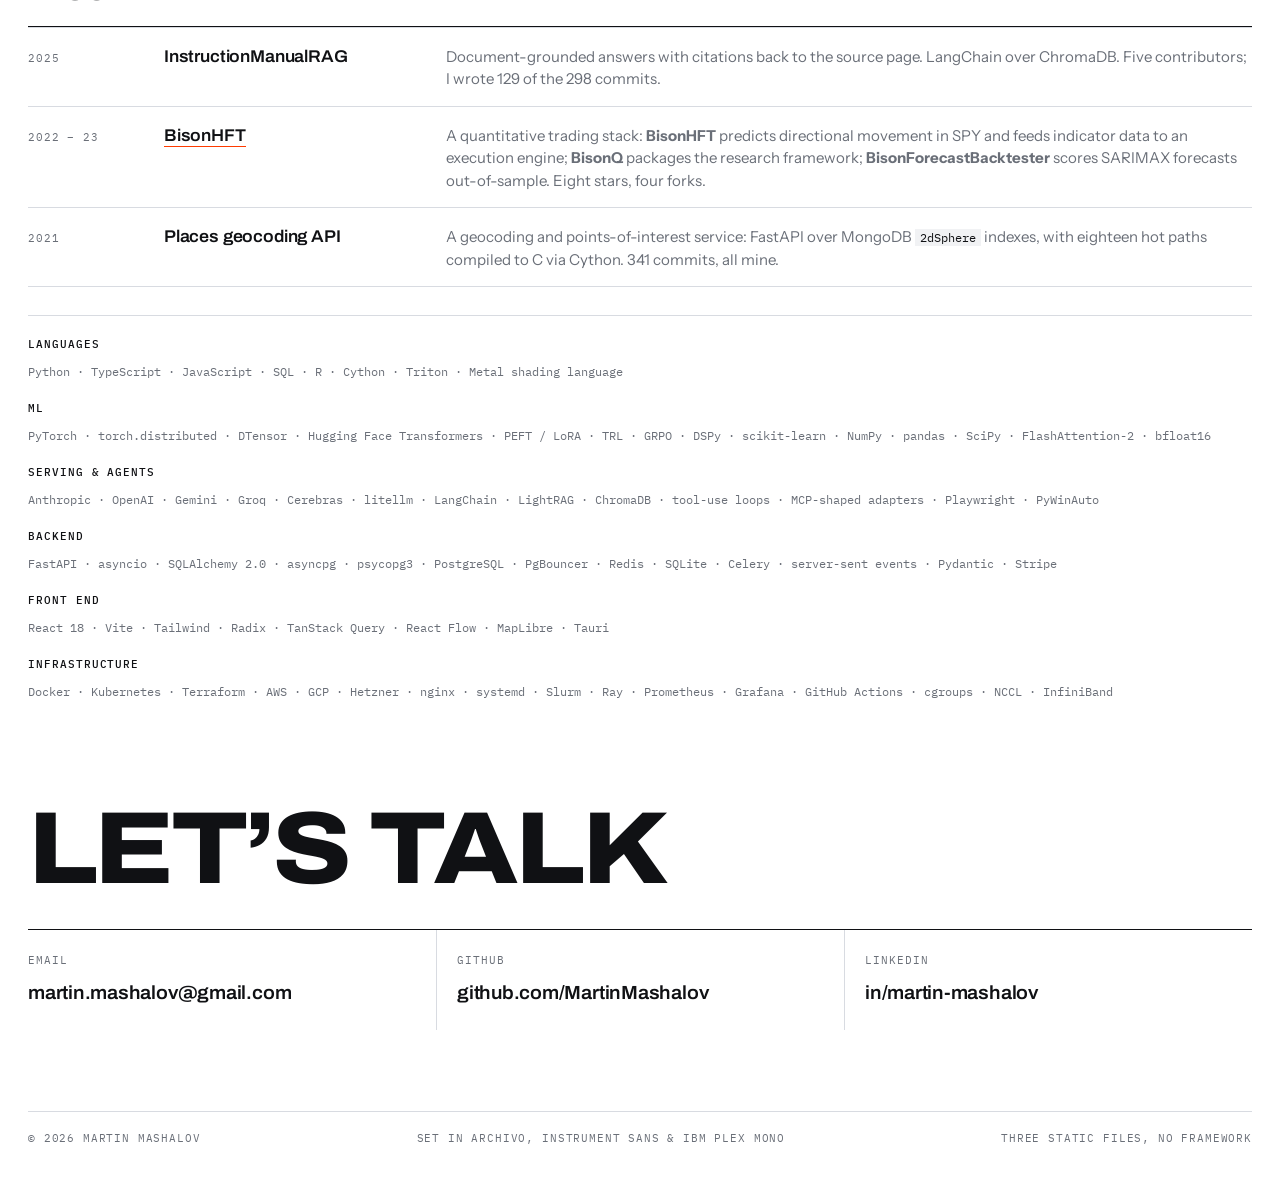
==== commit 40caa902: "Add WeatherPred research case study, strategy guide, and mathematics" ====
--- a/index.html
+++ b/index.html
@@ -108,10 +108,23 @@
   <section class="band" id="work">
     <div class="band-head">
       <h2>Selected work</h2>
-      <span class="count">seven, most recent first</span>
+      <span class="count">eight, most recent first</span>
     </div>
 
     <div class="work">
+
+      <article class="entry rv" id="weatherpred">
+        <div class="meta">2026<span class="status">research</span></div>
+        <div>
+          <h3><a href="weatherpred.html">WeatherPred</a></h3>
+          <p class="hook">A weather signal has to survive the trade. A quantitative research system that follows it through fees, latency, queue position and settlement.</p>
+          <p class="desc">Original NOAA forecasts and NWS report versions, coherent probability models, and a resumable search over momentum, reversals, favorites, longshots and observed-temperature constraints. The paper ledger accounts for partial maker and taker fills, cash reservations and correlated exposure. An independent audit reconstructs 253,227 hypothetical trade calculations across alternative policies from raw market records.</p>
+          <p class="desc">The best-looking backtest is not the conclusion: the monthly strategy selector using only earlier results loses $4.45 on its conditional $100 account. Profitability remains unproven. Every strategy, equation, failed experiment and execution assumption is documented.</p>
+          <div class="links"><a href="weatherpred.html">How it works</a><a href="weatherpred-math.html">The mathematics</a><a href="https://github.com/MartinMashalov/WeatherPred">Repository</a></div>
+        </div>
+        <div class="result"><span class="n">1,836</span><span class="k">registered policy and cost comparisons. 89 tests at the published checkpoint. Historical conditional trades and prospective paper fills are reported separately.</span></div>
+      </article>
+
 
       <article class="entry rv">
         <div class="meta">2026<span class="status">open source</span></div>
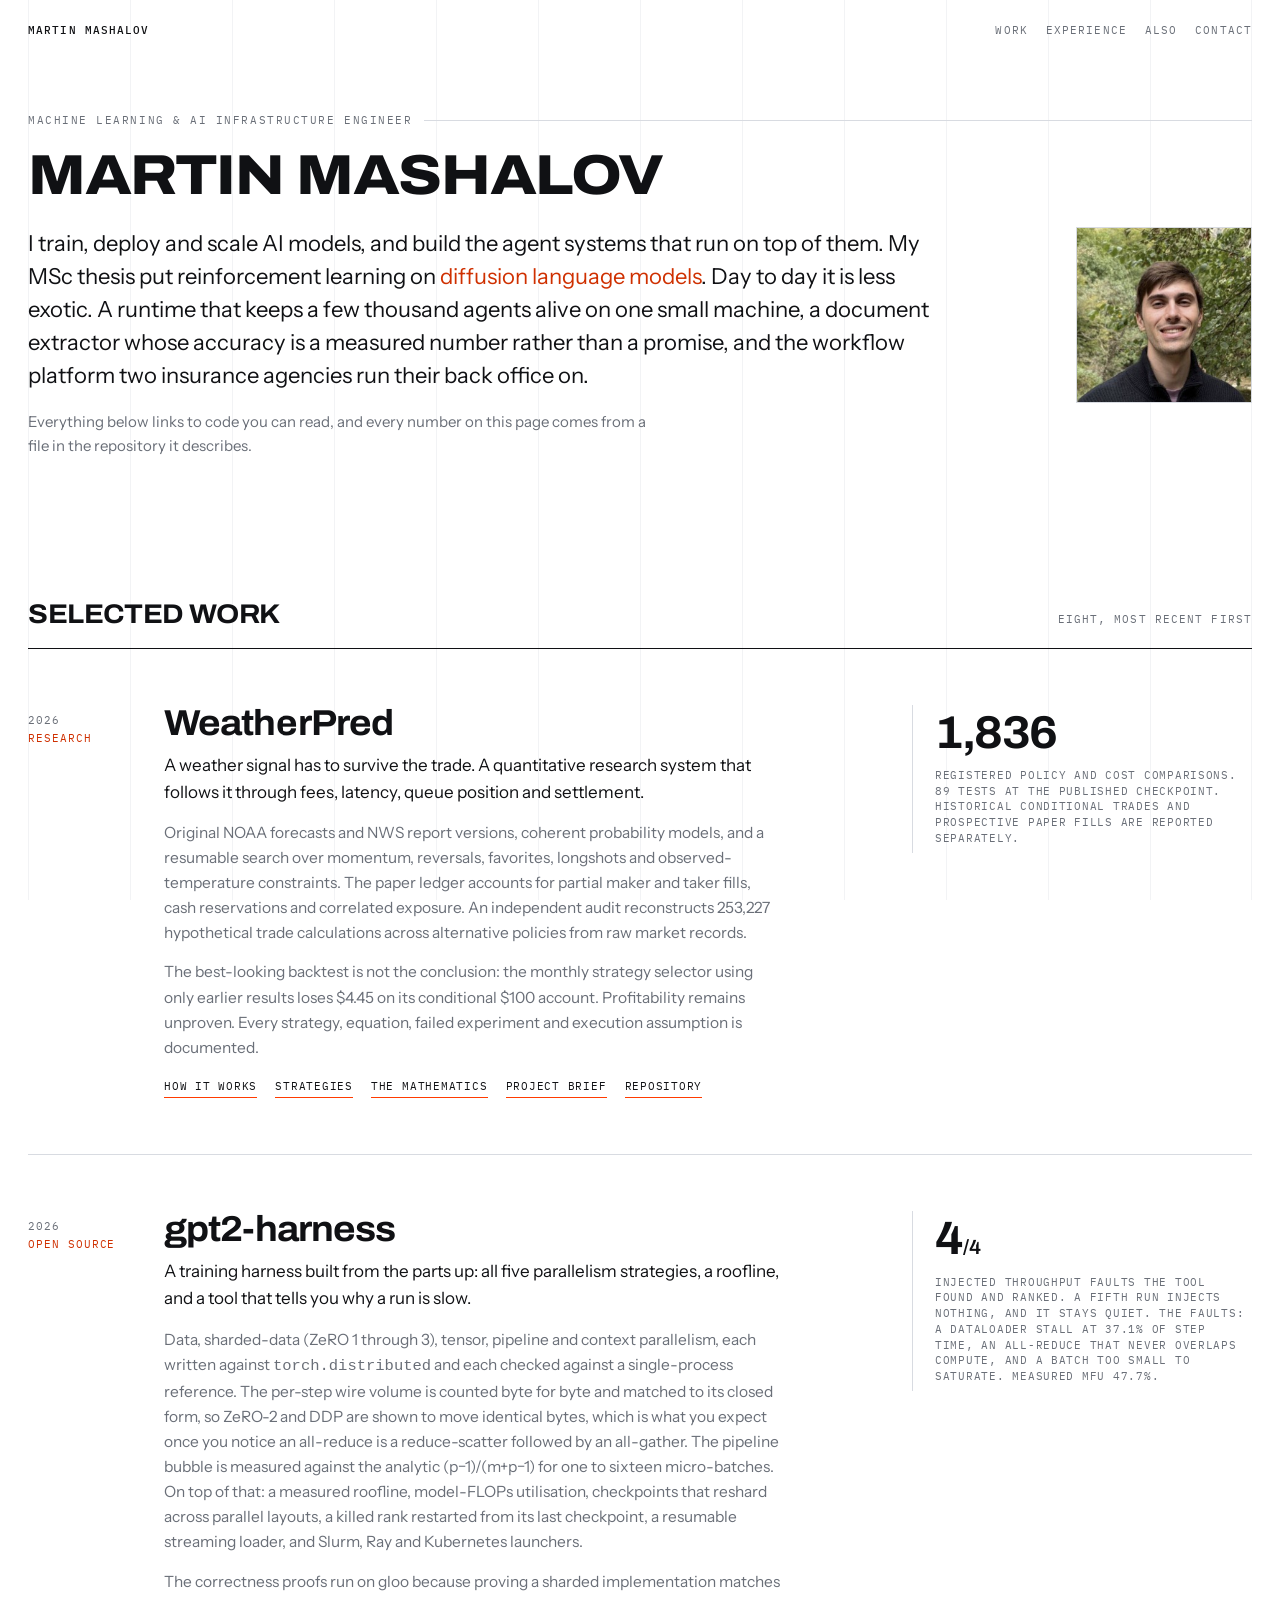
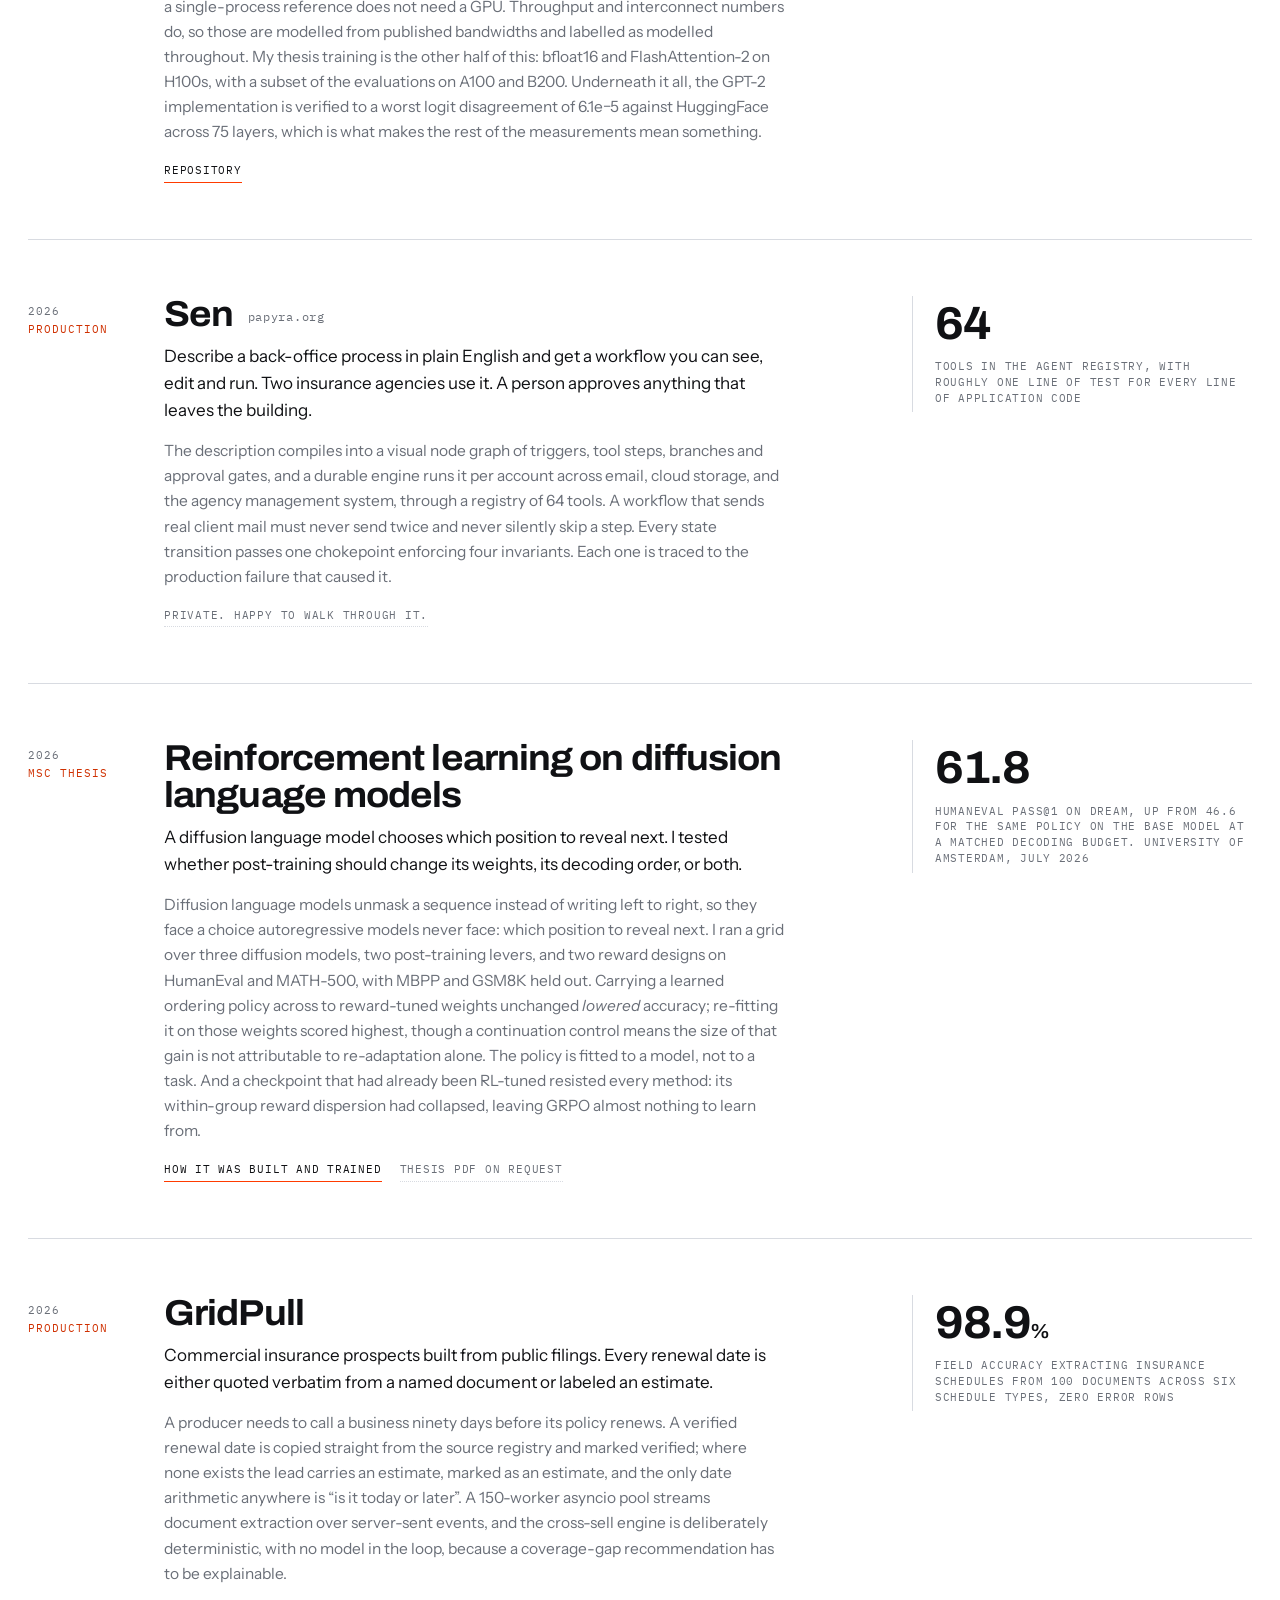
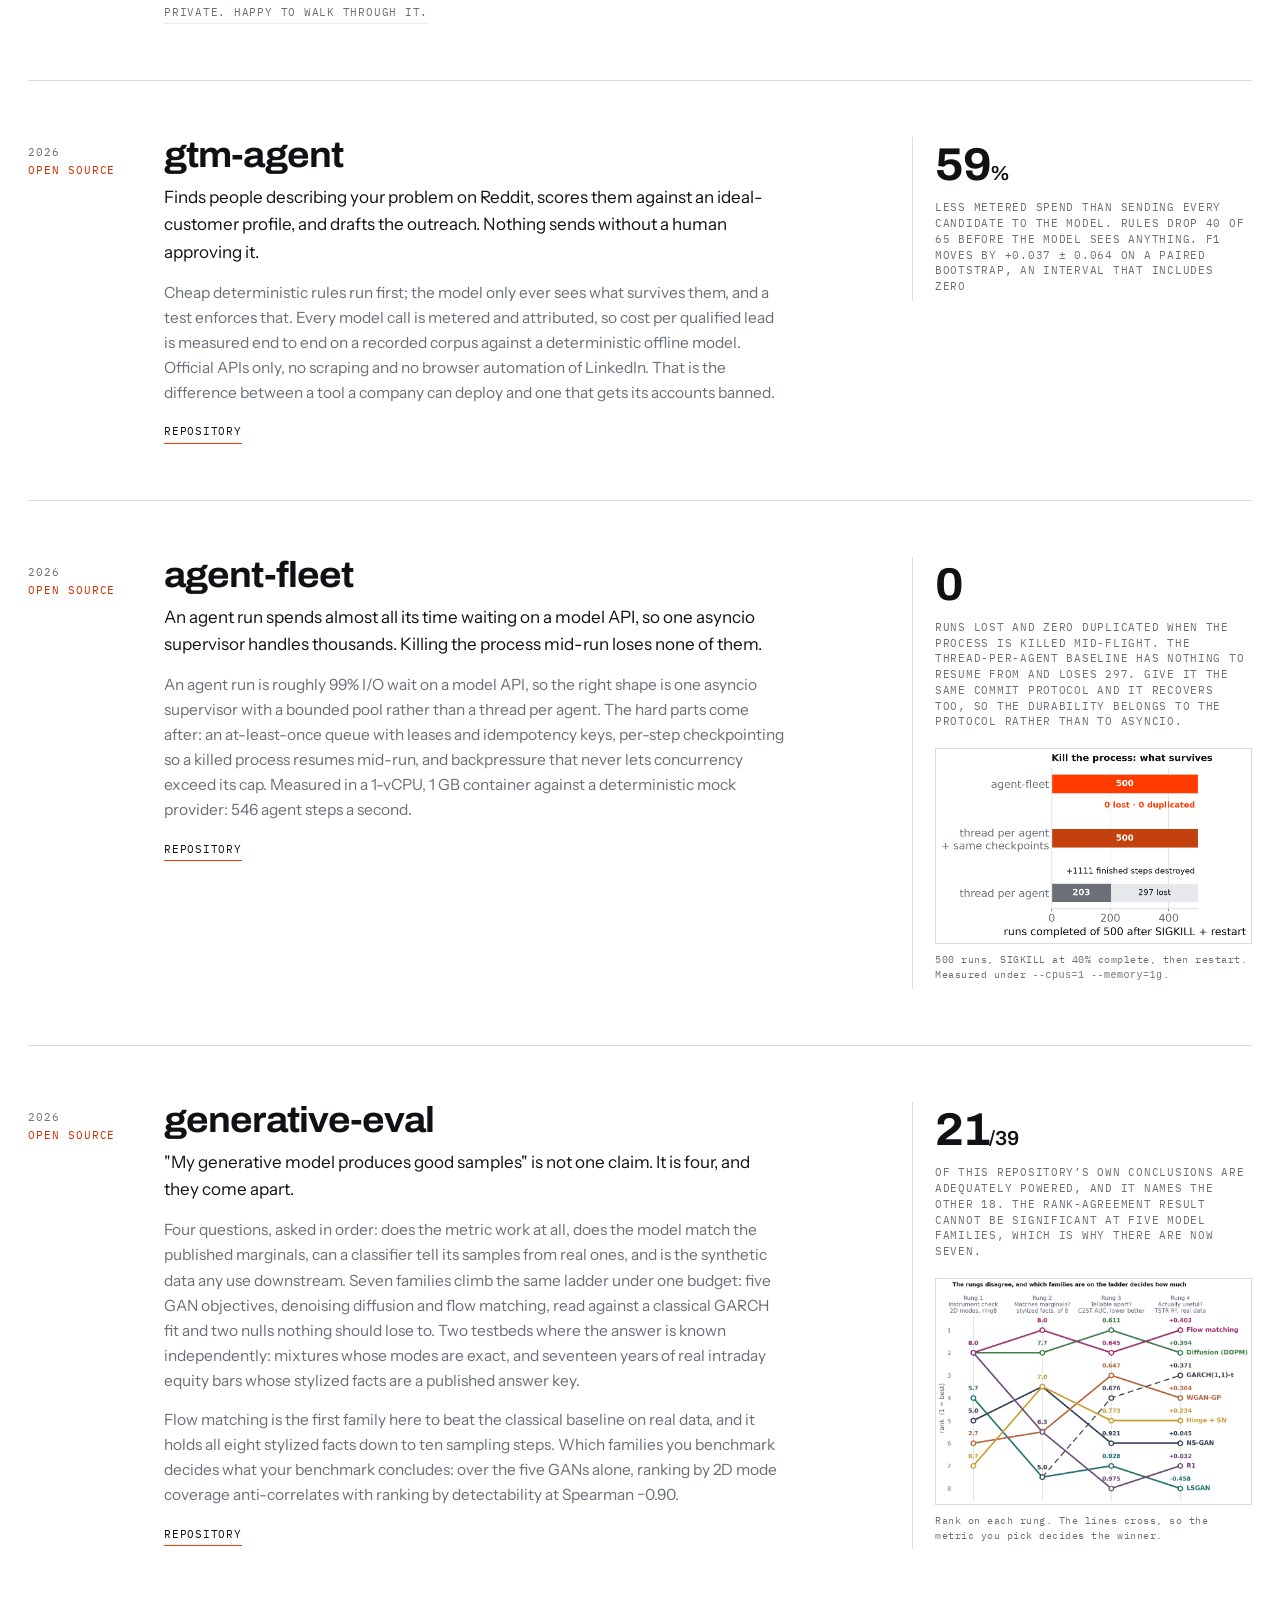
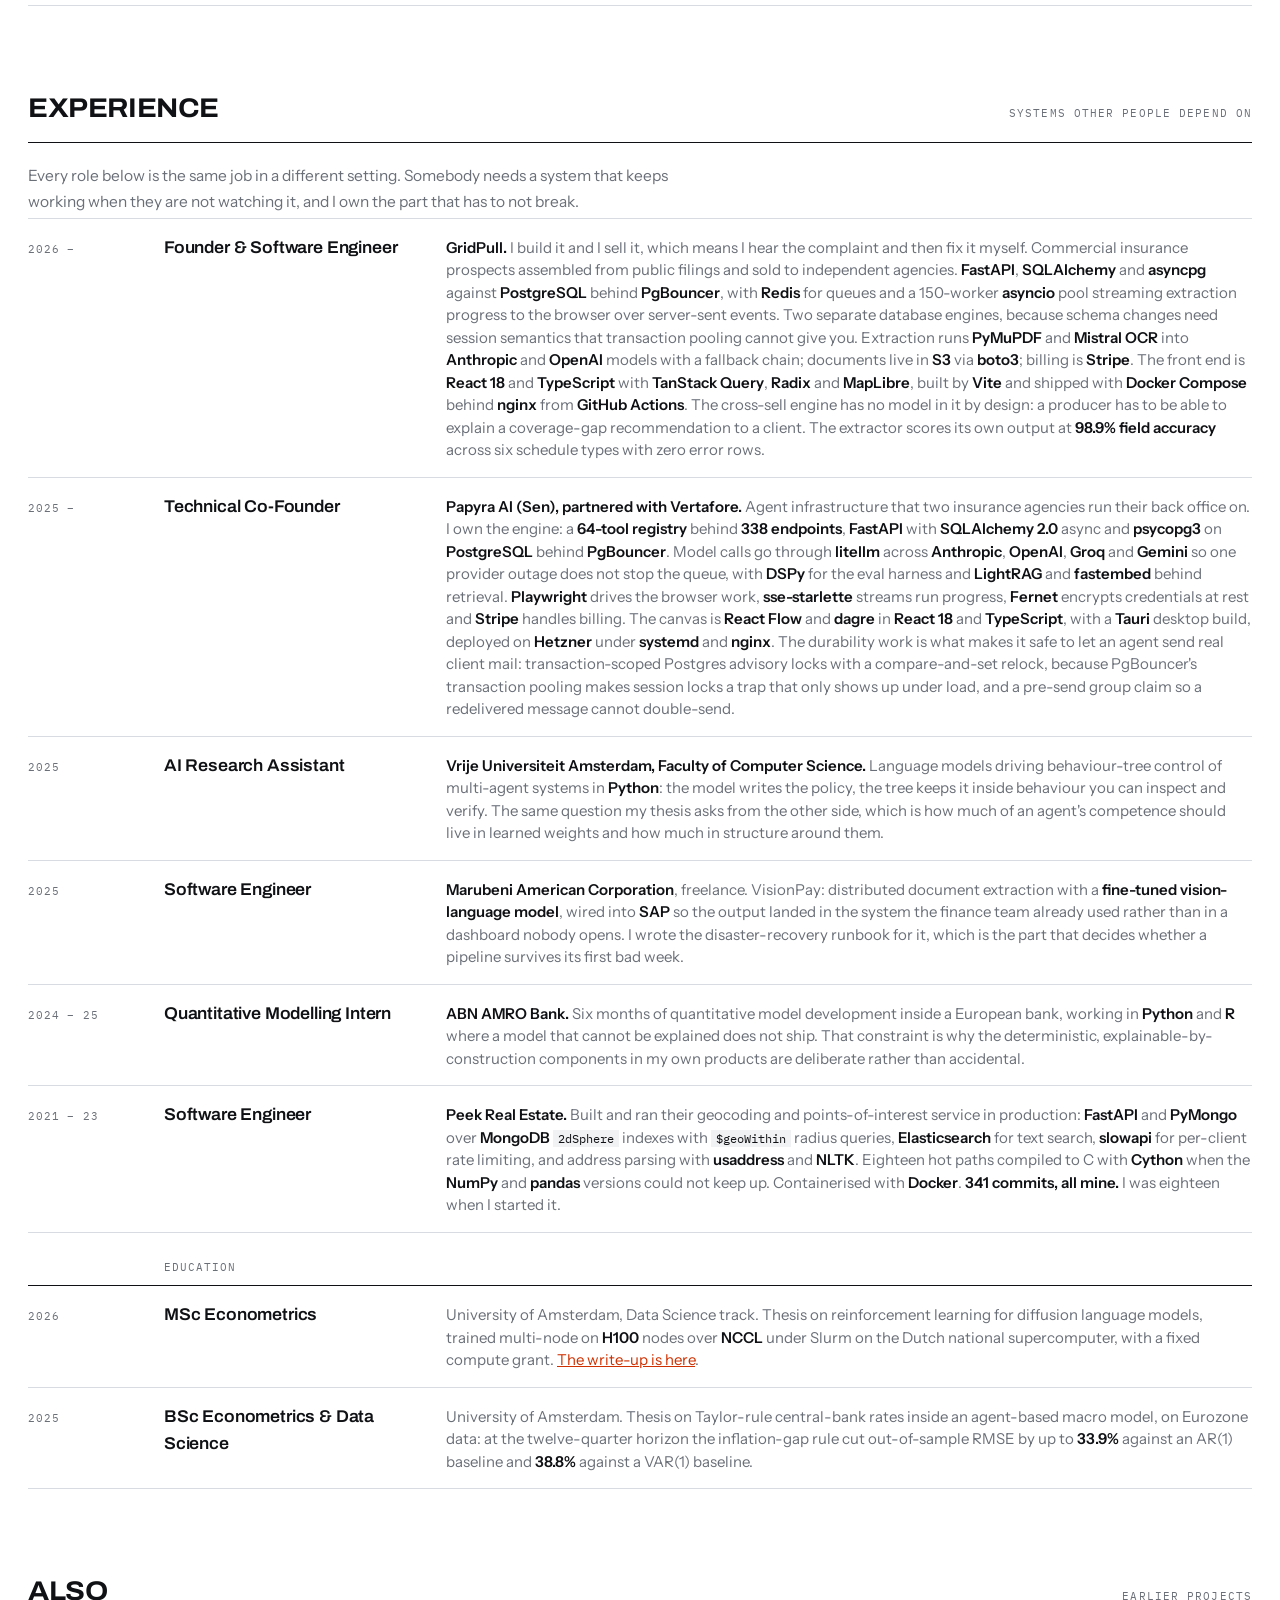
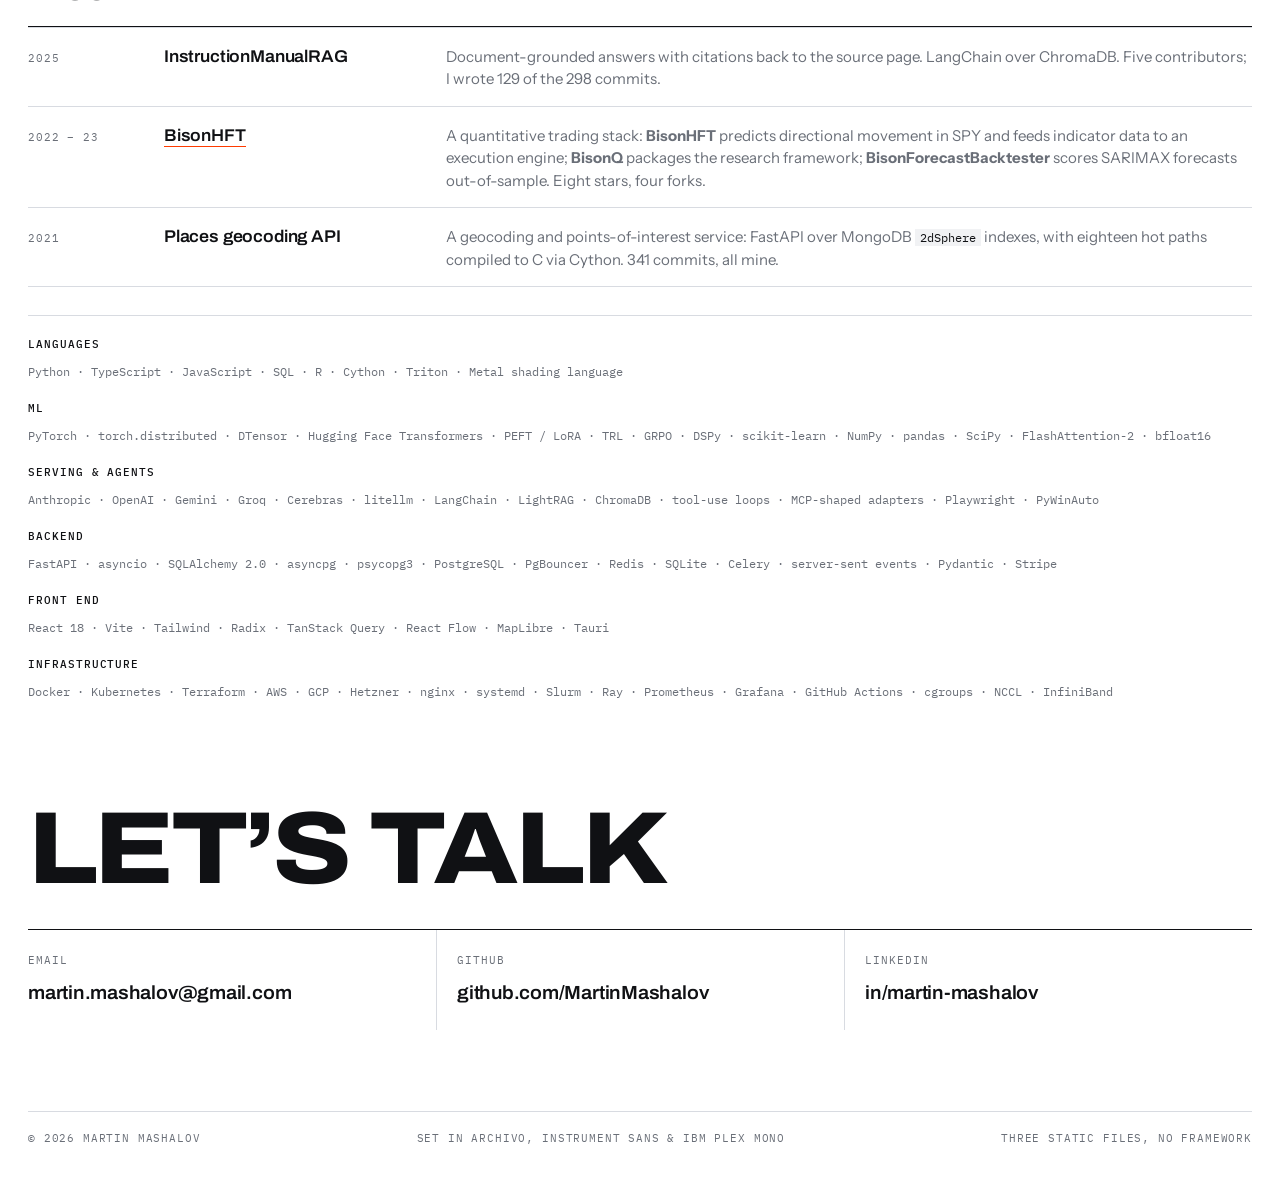
==== commit e7f55a7d: "Publish WeatherPred project brief and clearer strategy mathematics" ====
--- a/index.html
+++ b/index.html
@@ -120,7 +120,7 @@
           <p class="hook">A weather signal has to survive the trade. A quantitative research system that follows it through fees, latency, queue position and settlement.</p>
           <p class="desc">Original NOAA forecasts and NWS report versions, coherent probability models, and a resumable search over momentum, reversals, favorites, longshots and observed-temperature constraints. The paper ledger accounts for partial maker and taker fills, cash reservations and correlated exposure. An independent audit reconstructs 253,227 hypothetical trade calculations across alternative policies from raw market records.</p>
           <p class="desc">The best-looking backtest is not the conclusion: the monthly strategy selector using only earlier results loses $4.45 on its conditional $100 account. Profitability remains unproven. Every strategy, equation, failed experiment and execution assumption is documented.</p>
-          <div class="links"><a href="weatherpred.html">How it works</a><a href="weatherpred-math.html">The mathematics</a><a href="https://github.com/MartinMashalov/WeatherPred">Repository</a></div>
+          <div class="links"><a href="weatherpred.html">How it works</a><a href="weatherpred-strategies.html">Strategies</a><a href="weatherpred-math.html">The mathematics</a><a href="weatherpred-interview.html">Project brief</a><a href="https://github.com/MartinMashalov/WeatherPred">Repository</a></div>
         </div>
         <div class="result"><span class="n">1,836</span><span class="k">registered policy and cost comparisons. 89 tests at the published checkpoint. Historical conditional trades and prospective paper fills are reported separately.</span></div>
       </article>
